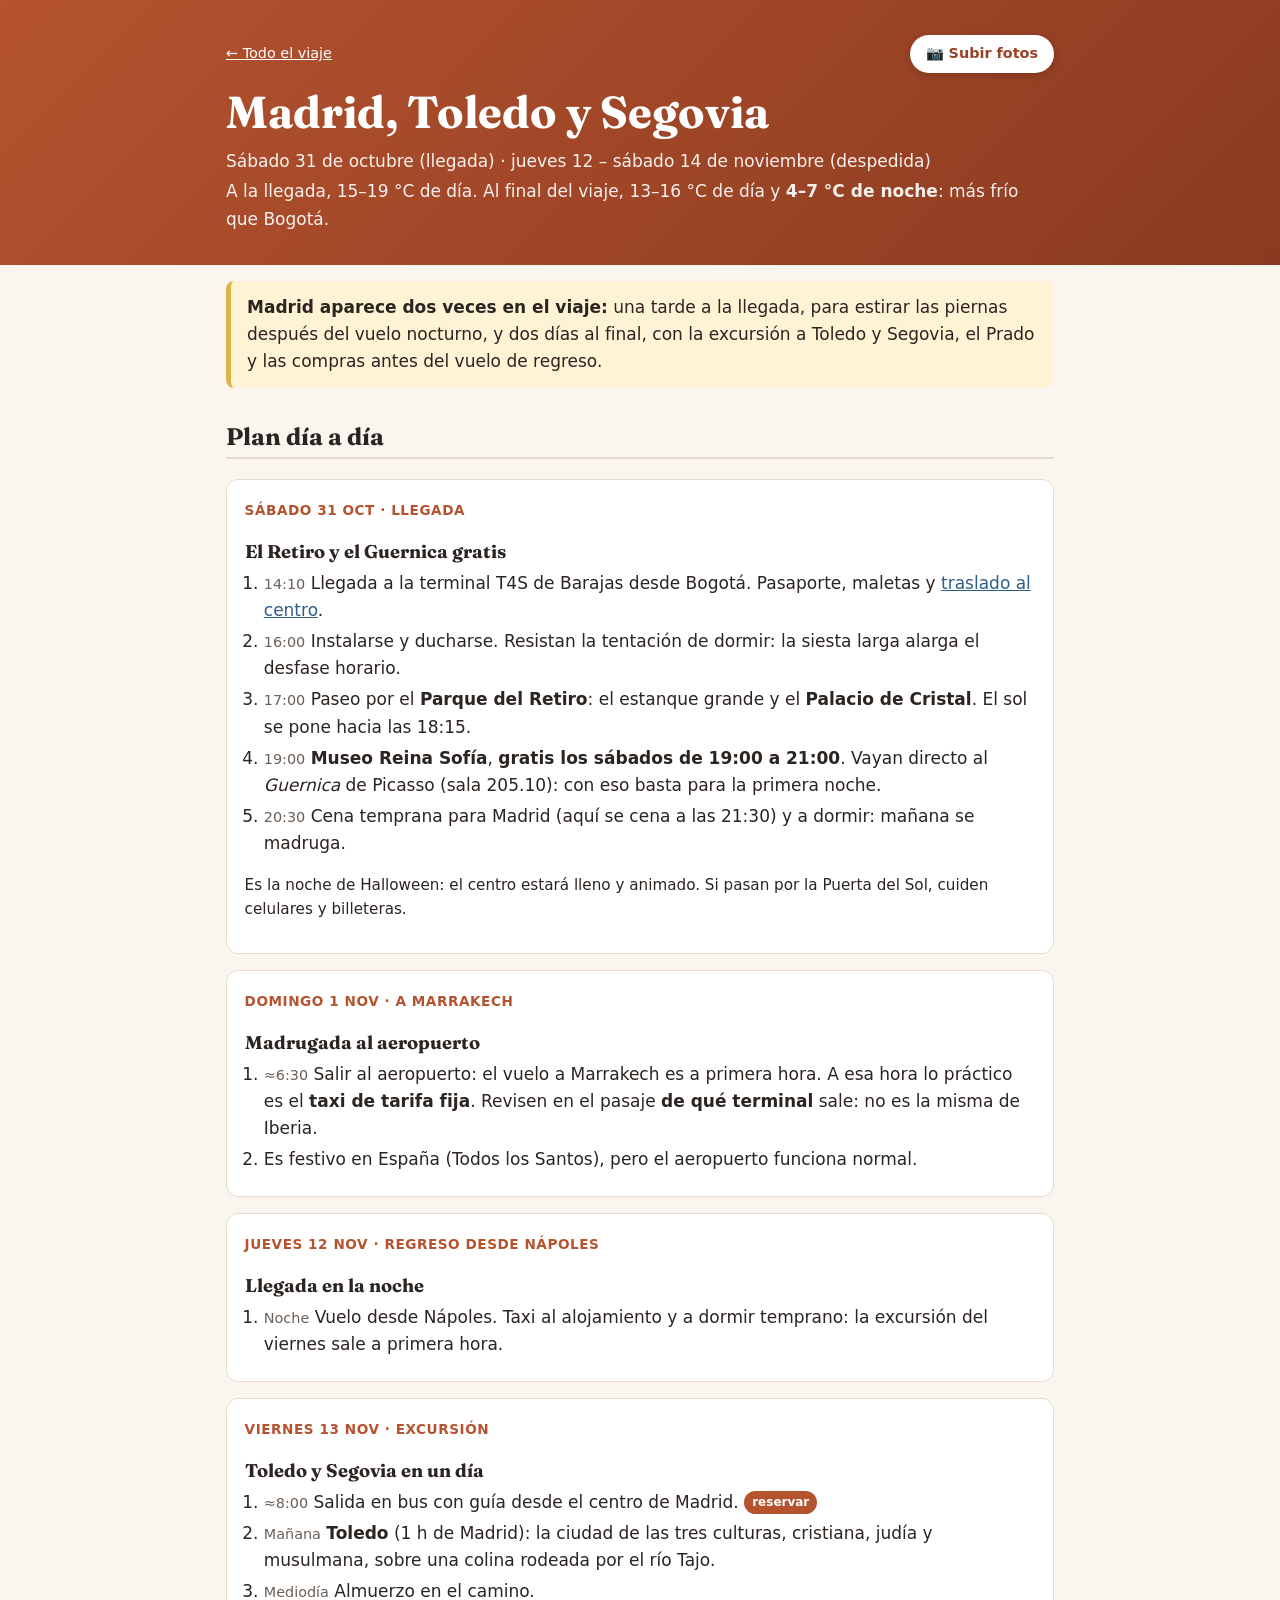
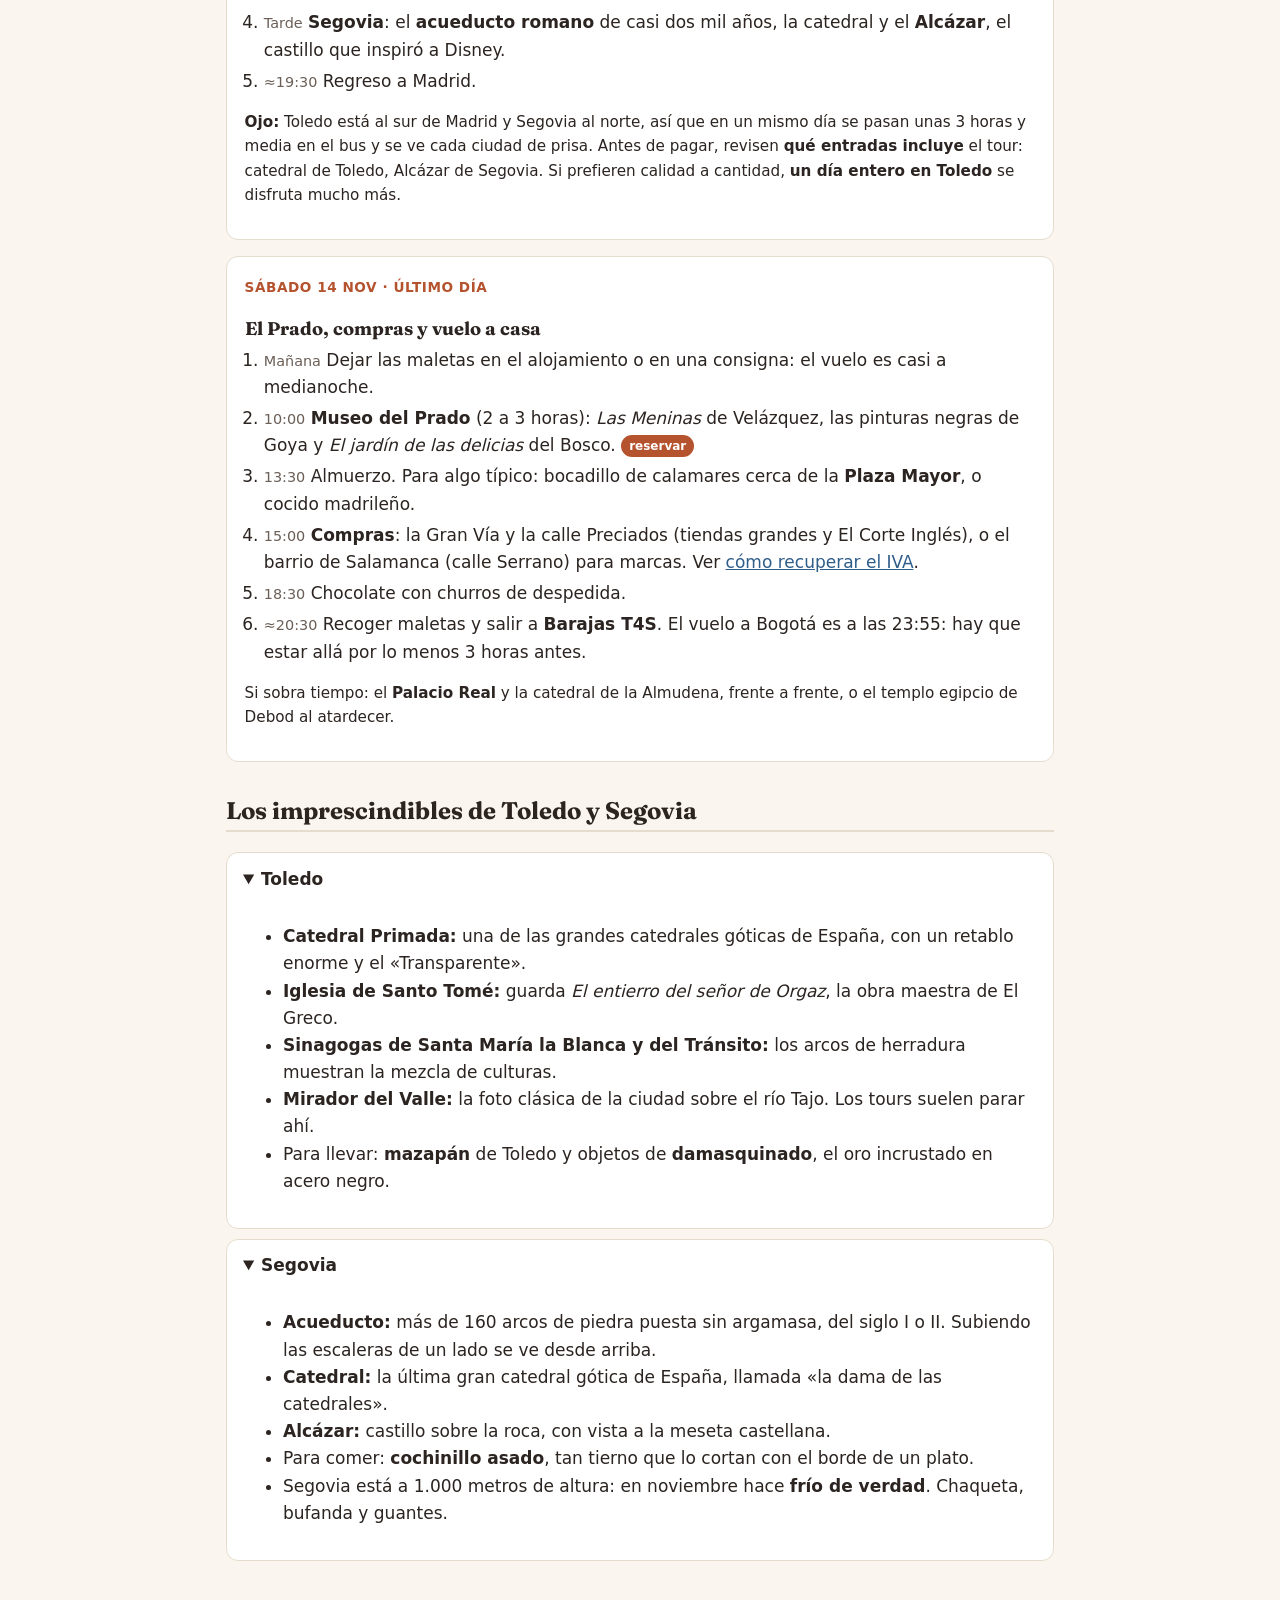
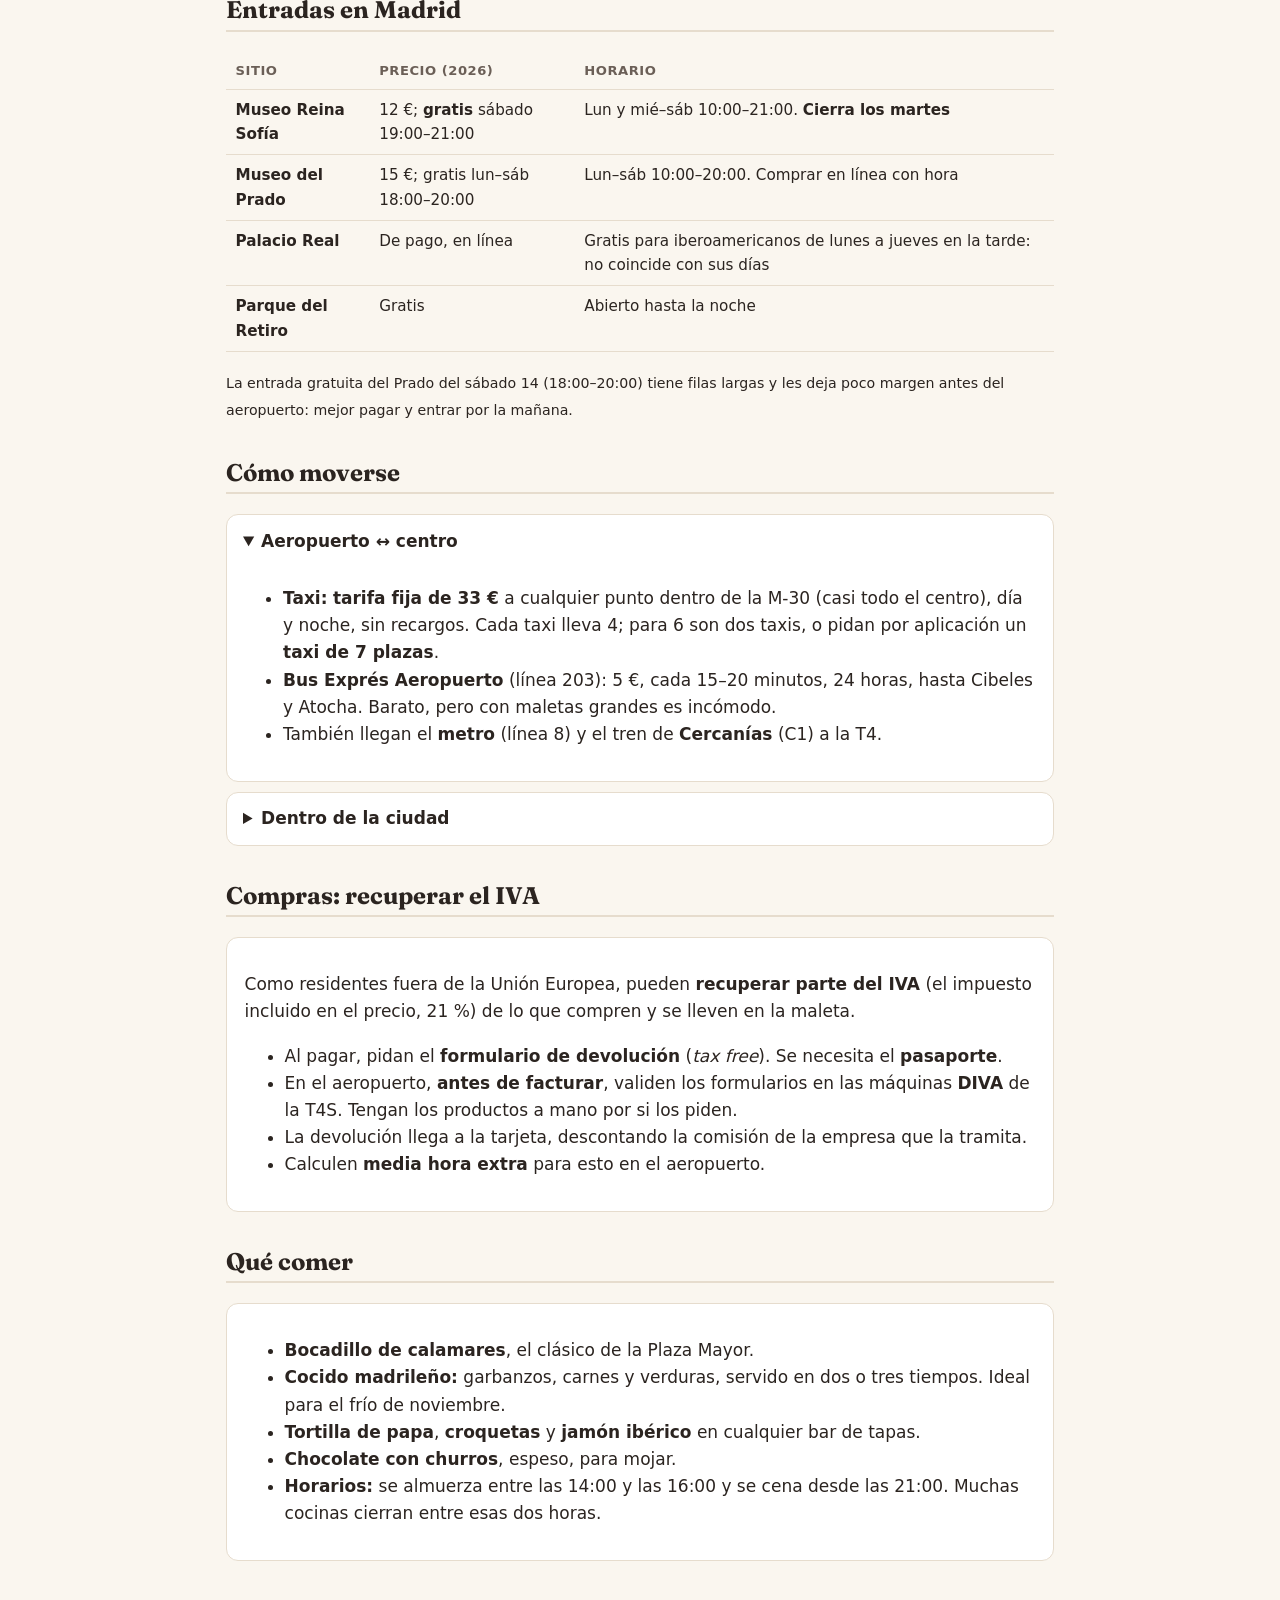
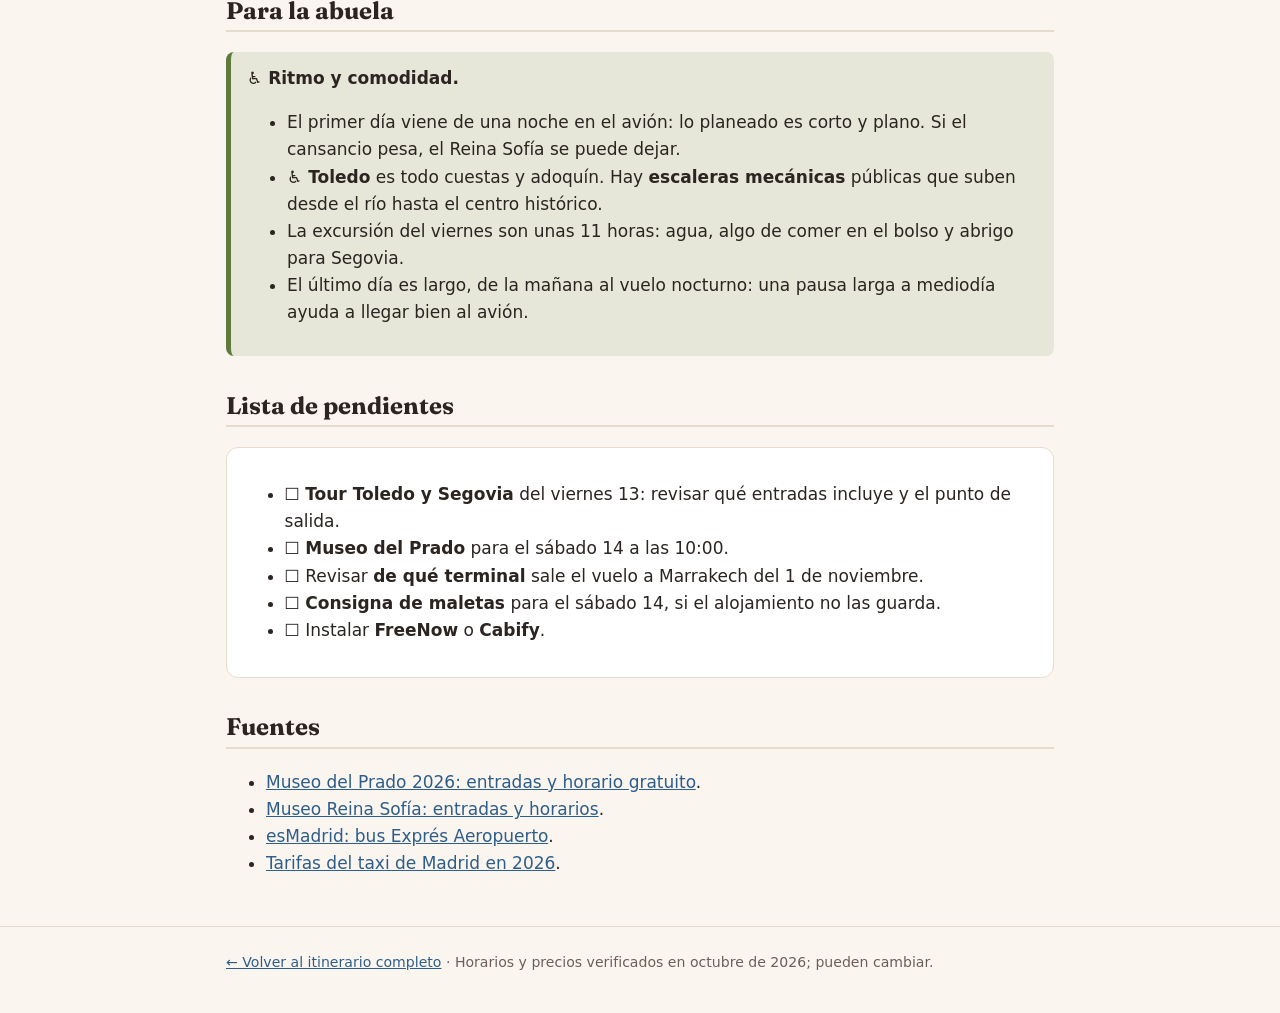
==== madrid.html @ 89f21745 "Página de Madrid, Toledo y Segovia Co-Authored-By: Claude Opus 5.5 <noreply@anthropic.com>" ====
<!doctype html>
<html lang="es">
<head>
<meta charset="utf-8">
<meta name="viewport" content="width=device-width, initial-scale=1">
<title>Madrid, Toledo y Segovia</title>
<meta name="description" content="Plan día a día, entradas y consejos para Madrid y la excursión a Toledo y Segovia: 31 de octubre y 12–14 de noviembre de 2026.">
<link rel="preconnect" href="https://fonts.googleapis.com">
<link href="https://fonts.googleapis.com/css2?family=Fraunces:wght@600;700&display=swap" rel="stylesheet">
<link rel="stylesheet" href="estilo.css?v=2">
</head>
<body>
<header class="portada">
  <div>
    <div class="barra">
      <nav class="migas"><a href="index.html">← Todo el viaje</a></nav>
      <a class="boton-fotos" href="https://forms.gle/GzRavsi9V3fUDGUA8" target="_blank" rel="noopener">📷 Subir fotos</a>
    </div>
    <h1>Madrid, Toledo y Segovia</h1>
    <p>Sábado 31 de octubre (llegada) · jueves 12 – sábado 14 de noviembre (despedida)</p>
    <p>A la llegada, 15–19 °C de día. Al final del viaje, 13–16 °C de día y <strong>4–7 °C de noche</strong>: más frío que Bogotá.</p>
  </div>
</header>

<main>
  <div class="aviso">
    <strong>Madrid aparece dos veces en el viaje:</strong> una tarde a la llegada, para estirar las piernas después del vuelo nocturno,
    y dos días al final, con la excursión a Toledo y Segovia, el Prado y las compras antes del vuelo de regreso.
  </div>

  <h2>Plan día a día</h2>

  <div class="tarjeta dia">
    <span class="fecha">Sábado 31 oct · llegada</span>
    <h3>El Retiro y el Guernica gratis</h3>
    <ol>
      <li><span class="hora">14:10</span> Llegada a la terminal T4S de Barajas desde Bogotá. Pasaporte, maletas y <a href="#llegar">traslado al centro</a>.</li>
      <li><span class="hora">16:00</span> Instalarse y ducharse. Resistan la tentación de dormir: la siesta larga alarga el desfase horario.</li>
      <li><span class="hora">17:00</span> Paseo por el <strong>Parque del Retiro</strong>: el estanque grande y el <strong>Palacio de Cristal</strong>. El sol se pone hacia las 18:15.</li>
      <li><span class="hora">19:00</span> <strong>Museo Reina Sofía</strong>, <strong>gratis los sábados de 19:00 a 21:00</strong>. Vayan directo al <em>Guernica</em> de Picasso (sala 205.10): con eso basta para la primera noche.</li>
      <li><span class="hora">20:30</span> Cena temprana para Madrid (aquí se cena a las 21:30) y a dormir: mañana se madruga.</li>
    </ol>
    <p class="frase">Es la noche de Halloween: el centro estará lleno y animado. Si pasan por la Puerta del Sol, cuiden celulares y billeteras.</p>
  </div>

  <div class="tarjeta dia">
    <span class="fecha">Domingo 1 nov · a Marrakech</span>
    <h3>Madrugada al aeropuerto</h3>
    <ol>
      <li><span class="hora">≈6:30</span> Salir al aeropuerto: el vuelo a Marrakech es a primera hora. A esa hora lo práctico es el <strong>taxi de tarifa fija</strong>. Revisen en el pasaje <strong>de qué terminal</strong> sale: no es la misma de Iberia.</li>
      <li>Es festivo en España (Todos los Santos), pero el aeropuerto funciona normal.</li>
    </ol>
  </div>

  <div class="tarjeta dia">
    <span class="fecha">Jueves 12 nov · regreso desde Nápoles</span>
    <h3>Llegada en la noche</h3>
    <ol>
      <li><span class="hora">Noche</span> Vuelo desde Nápoles. Taxi al alojamiento y a dormir temprano: la excursión del viernes sale a primera hora.</li>
    </ol>
  </div>

  <div class="tarjeta dia">
    <span class="fecha">Viernes 13 nov · excursión</span>
    <h3>Toledo y Segovia en un día</h3>
    <ol>
      <li><span class="hora">≈8:00</span> Salida en bus con guía desde el centro de Madrid. <span class="etiqueta reservar">reservar</span></li>
      <li><span class="hora">Mañana</span> <strong>Toledo</strong> (1 h de Madrid): la ciudad de las tres culturas, cristiana, judía y musulmana, sobre una colina rodeada por el río Tajo.</li>
      <li><span class="hora">Mediodía</span> Almuerzo en el camino.</li>
      <li><span class="hora">Tarde</span> <strong>Segovia</strong>: el <strong>acueducto romano</strong> de casi dos mil años, la catedral y el <strong>Alcázar</strong>, el castillo que inspiró a Disney.</li>
      <li><span class="hora">≈19:30</span> Regreso a Madrid.</li>
    </ol>
    <p class="frase"><strong>Ojo:</strong> Toledo está al sur de Madrid y Segovia al norte, así que en un mismo día se pasan unas 3 horas y media en el bus y se ve cada ciudad de prisa. Antes de pagar, revisen <strong>qué entradas incluye</strong> el tour: catedral de Toledo, Alcázar de Segovia. Si prefieren calidad a cantidad, <strong>un día entero en Toledo</strong> se disfruta mucho más.</p>
  </div>

  <div class="tarjeta dia">
    <span class="fecha">Sábado 14 nov · último día</span>
    <h3>El Prado, compras y vuelo a casa</h3>
    <ol>
      <li><span class="hora">Mañana</span> Dejar las maletas en el alojamiento o en una consigna: el vuelo es casi a medianoche.</li>
      <li><span class="hora">10:00</span> <strong>Museo del Prado</strong> (2 a 3 horas): <em>Las Meninas</em> de Velázquez, las pinturas negras de Goya y <em>El jardín de las delicias</em> del Bosco. <span class="etiqueta reservar">reservar</span></li>
      <li><span class="hora">13:30</span> Almuerzo. Para algo típico: bocadillo de calamares cerca de la <strong>Plaza Mayor</strong>, o cocido madrileño.</li>
      <li><span class="hora">15:00</span> <strong>Compras</strong>: la Gran Vía y la calle Preciados (tiendas grandes y El Corte Inglés), o el barrio de Salamanca (calle Serrano) para marcas. Ver <a href="#compras">cómo recuperar el IVA</a>.</li>
      <li><span class="hora">18:30</span> Chocolate con churros de despedida.</li>
      <li><span class="hora">≈20:30</span> Recoger maletas y salir a <strong>Barajas T4S</strong>. El vuelo a Bogotá es a las 23:55: hay que estar allá por lo menos 3 horas antes.</li>
    </ol>
    <p class="frase">Si sobra tiempo: el <strong>Palacio Real</strong> y la catedral de la Almudena, frente a frente, o el templo egipcio de Debod al atardecer.</p>
  </div>

  <h2>Los imprescindibles de Toledo y Segovia</h2>
  <details open>
    <summary>Toledo</summary>
    <div>
      <ul>
        <li><strong>Catedral Primada:</strong> una de las grandes catedrales góticas de España, con un retablo enorme y el «Transparente».</li>
        <li><strong>Iglesia de Santo Tomé:</strong> guarda <em>El entierro del señor de Orgaz</em>, la obra maestra de El Greco.</li>
        <li><strong>Sinagogas de Santa María la Blanca y del Tránsito:</strong> los arcos de herradura muestran la mezcla de culturas.</li>
        <li><strong>Mirador del Valle:</strong> la foto clásica de la ciudad sobre el río Tajo. Los tours suelen parar ahí.</li>
        <li>Para llevar: <strong>mazapán</strong> de Toledo y objetos de <strong>damasquinado</strong>, el oro incrustado en acero negro.</li>
      </ul>
    </div>
  </details>
  <details open>
    <summary>Segovia</summary>
    <div>
      <ul>
        <li><strong>Acueducto:</strong> más de 160 arcos de piedra puesta sin argamasa, del siglo I o II. Subiendo las escaleras de un lado se ve desde arriba.</li>
        <li><strong>Catedral:</strong> la última gran catedral gótica de España, llamada «la dama de las catedrales».</li>
        <li><strong>Alcázar:</strong> castillo sobre la roca, con vista a la meseta castellana.</li>
        <li>Para comer: <strong>cochinillo asado</strong>, tan tierno que lo cortan con el borde de un plato.</li>
        <li>Segovia está a 1.000 metros de altura: en noviembre hace <strong>frío de verdad</strong>. Chaqueta, bufanda y guantes.</li>
      </ul>
    </div>
  </details>

  <h2>Entradas en Madrid</h2>
  <div class="tabla">
  <table>
    <thead><tr><th>Sitio</th><th>Precio (2026)</th><th>Horario</th></tr></thead>
    <tbody>
      <tr><td><strong>Museo Reina Sofía</strong></td><td>12 €; <strong>gratis</strong> sábado 19:00–21:00</td><td>Lun y mié–sáb 10:00–21:00. <strong>Cierra los martes</strong></td></tr>
      <tr><td><strong>Museo del Prado</strong></td><td>15 €; gratis lun–sáb 18:00–20:00</td><td>Lun–sáb 10:00–20:00. Comprar en línea con hora</td></tr>
      <tr><td><strong>Palacio Real</strong></td><td>De pago, en línea</td><td>Gratis para iberoamericanos de lunes a jueves en la tarde: no coincide con sus días</td></tr>
      <tr><td><strong>Parque del Retiro</strong></td><td>Gratis</td><td>Abierto hasta la noche</td></tr>
    </tbody>
  </table>
  </div>
  <p><small>La entrada gratuita del Prado del sábado 14 (18:00–20:00) tiene filas largas y les deja poco margen antes del aeropuerto: mejor pagar y entrar por la mañana.</small></p>

  <h2 id="llegar">Cómo moverse</h2>
  <details open>
    <summary>Aeropuerto ↔ centro</summary>
    <div>
      <ul>
        <li><strong>Taxi:</strong> <strong>tarifa fija de 33 €</strong> a cualquier punto dentro de la M-30 (casi todo el centro), día y noche, sin recargos. Cada taxi lleva 4; para 6 son dos taxis, o pidan por aplicación un <strong>taxi de 7 plazas</strong>.</li>
        <li><strong>Bus Exprés Aeropuerto</strong> (línea 203): 5 €, cada 15–20 minutos, 24 horas, hasta Cibeles y Atocha. Barato, pero con maletas grandes es incómodo.</li>
        <li>También llegan el <strong>metro</strong> (línea 8) y el tren de <strong>Cercanías</strong> (C1) a la T4.</li>
      </ul>
    </div>
  </details>
  <details>
    <summary>Dentro de la ciudad</summary>
    <div>
      <ul>
        <li>El centro (Sol, Plaza Mayor, Prado, Retiro) se camina bien.</li>
        <li>El <strong>metro</strong> es fácil y llega a todas partes. Para varios viajes, la tarjeta de transporte recargable.</li>
        <li>Taxis con las aplicaciones <strong>FreeNow</strong>, <strong>Cabify</strong> o <strong>Uber</strong>, o parándolos en la calle (luz verde = libre).</li>
      </ul>
    </div>
  </details>

  <h2 id="compras">Compras: recuperar el IVA</h2>
  <div class="tarjeta">
    <p>Como residentes fuera de la Unión Europea, pueden <strong>recuperar parte del IVA</strong> (el impuesto incluido en el precio, 21 %) de lo que compren y se lleven en la maleta.</p>
    <ul>
      <li>Al pagar, pidan el <strong>formulario de devolución</strong> (<em>tax free</em>). Se necesita el <strong>pasaporte</strong>.</li>
      <li>En el aeropuerto, <strong>antes de facturar</strong>, validen los formularios en las máquinas <strong>DIVA</strong> de la T4S. Tengan los productos a mano por si los piden.</li>
      <li>La devolución llega a la tarjeta, descontando la comisión de la empresa que la tramita.</li>
      <li>Calculen <strong>media hora extra</strong> para esto en el aeropuerto.</li>
    </ul>
  </div>

  <h2>Qué comer</h2>
  <div class="tarjeta">
    <ul>
      <li><strong>Bocadillo de calamares</strong>, el clásico de la Plaza Mayor.</li>
      <li><strong>Cocido madrileño:</strong> garbanzos, carnes y verduras, servido en dos o tres tiempos. Ideal para el frío de noviembre.</li>
      <li><strong>Tortilla de papa</strong>, <strong>croquetas</strong> y <strong>jamón ibérico</strong> en cualquier bar de tapas.</li>
      <li><strong>Chocolate con churros</strong>, espeso, para mojar.</li>
      <li><strong>Horarios:</strong> se almuerza entre las 14:00 y las 16:00 y se cena desde las 21:00. Muchas cocinas cierran entre esas dos horas.</li>
    </ul>
  </div>

  <h2>Para la abuela</h2>
  <div class="aviso abuela">
    <strong>Ritmo y comodidad.</strong>
    <ul>
      <li>El primer día viene de una noche en el avión: lo planeado es corto y plano. Si el cansancio pesa, el Reina Sofía se puede dejar.</li>
      <li><strong>Toledo</strong> es todo cuestas y adoquín. Hay <strong>escaleras mecánicas</strong> públicas que suben desde el río hasta el centro histórico.</li>
      <li>La excursión del viernes son unas 11 horas: agua, algo de comer en el bolso y abrigo para Segovia.</li>
      <li>El último día es largo, de la mañana al vuelo nocturno: una pausa larga a mediodía ayuda a llegar bien al avión.</li>
    </ul>
  </div>

  <h2>Lista de pendientes</h2>
  <div class="tarjeta">
    <ul>
      <li>☐ <strong>Tour Toledo y Segovia</strong> del viernes 13: revisar qué entradas incluye y el punto de salida.</li>
      <li>☐ <strong>Museo del Prado</strong> para el sábado 14 a las 10:00.</li>
      <li>☐ Revisar <strong>de qué terminal</strong> sale el vuelo a Marrakech del 1 de noviembre.</li>
      <li>☐ <strong>Consigna de maletas</strong> para el sábado 14, si el alojamiento no las guarda.</li>
      <li>☐ Instalar <strong>FreeNow</strong> o <strong>Cabify</strong>.</li>
    </ul>
  </div>

  <h2>Fuentes</h2>
  <ul>
    <li><a href="https://lamaletainquieta.com/?p=4753">Museo del Prado 2026: entradas y horario gratuito</a>.</li>
    <li><a href="https://thebettervacation.com/es/Madrid/entradas-museo-reina-sofia/">Museo Reina Sofía: entradas y horarios</a>.</li>
    <li><a href="https://www.esmadrid.com/bus-expres-aeropuerto-madrid">esMadrid: bus Exprés Aeropuerto</a>.</li>
    <li><a href="https://www.ultimahora.es/noticias/comunidades/2025/12/07/2526987/tarifas-taxi-ciudad-madrid-suben-partir-del-enero-2026.html">Tarifas del taxi de Madrid en 2026</a>.</li>
  </ul>
</main>

<footer>
  <div>
    <a href="index.html">← Volver al itinerario completo</a> · Horarios y precios verificados en octubre de 2026; pueden cambiar.
  </div>
</footer>
</body>
</html>
---- estilo.css ----
:root {
  --fondo: #faf6ef;
  --tarjeta: #ffffff;
  --tinta: #2b2420;
  --suave: #6b5f57;
  --linea: #e6dccd;
  --terracota: #b5532f;
  --oliva: #5f7a3a;
  --azul: #2f5d8a;
  --aviso: #fff3d6;
  --aviso-borde: #e0b34a;
  --radio: 12px;
}
@media (prefers-color-scheme: dark) {
  :root {
    --fondo: #1c1916;
    --tarjeta: #262220;
    --tinta: #efe8df;
    --suave: #b3a79c;
    --linea: #3d3632;
    --terracota: #e0805c;
    --oliva: #a3c27a;
    --azul: #8bb6e0;
    --aviso: #3a3020;
    --aviso-borde: #a8842f;
  }
}
* { box-sizing: border-box; }
html { -webkit-text-size-adjust: 100%; }
body {
  margin: 0;
  background: var(--fondo);
  color: var(--tinta);
  font: 17px/1.6 system-ui, -apple-system, "Segoe UI", Roboto, sans-serif;
}
h1, h2, h3 { font-family: "Fraunces", Georgia, serif; line-height: 1.2; }
h1 { font-size: clamp(1.9rem, 6vw, 2.8rem); margin: .2em 0; }
h2 { font-size: 1.5rem; margin-top: 2.2rem; border-bottom: 2px solid var(--linea); padding-bottom: .3rem; }
h3 { font-size: 1.15rem; margin-bottom: .3rem; }
a { color: var(--azul); }
main, header.portada > div, footer > div { max-width: 860px; margin: 0 auto; padding: 0 16px; }
header.portada {
  background: linear-gradient(135deg, var(--terracota), #8a3a20);
  color: #fff;
  padding: 2.2rem 0 1.8rem;
}
header.portada a { color: #fff; }
header.portada p { margin: .2rem 0; opacity: .92; }
nav.migas { font-size: .9rem; margin-bottom: .6rem; }
nav.ciudades { display: flex; flex-wrap: wrap; gap: .5rem; margin: 1rem 0; }
nav.ciudades a {
  background: var(--tarjeta); border: 1px solid var(--linea); border-radius: 999px;
  padding: .35rem .9rem; text-decoration: none; font-weight: 600;
}
nav.ciudades a.pendiente { color: var(--suave); font-weight: 400; }
.tarjeta {
  background: var(--tarjeta); border: 1px solid var(--linea); border-radius: var(--radio);
  padding: 1rem 1.1rem; margin: 1rem 0;
}
.aviso {
  background: var(--aviso); border-left: 5px solid var(--aviso-borde);
  border-radius: 8px; padding: .8rem 1rem; margin: 1rem 0;
}
.abuela { border-left-color: var(--oliva); background: color-mix(in srgb, var(--oliva) 12%, var(--fondo)); }
.abuela strong:first-child::before { content: "♿ "; }
.dia { position: relative; }
.dia .fecha {
  display: inline-block; font-weight: 700; color: var(--terracota);
  font-size: .85rem; letter-spacing: .04em; text-transform: uppercase;
}
.dia ol, .dia ul { padding-left: 1.2rem; margin: .4rem 0; }
.dia li { margin: .25rem 0; }
.hora { font-variant-numeric: tabular-nums; color: var(--suave); font-size: .9rem; }
.tabla { overflow-x: auto; }
table { border-collapse: collapse; width: 100%; font-size: .95rem; }
th, td { text-align: left; padding: .5rem .6rem; border-bottom: 1px solid var(--linea); vertical-align: top; }
th { font-size: .82rem; text-transform: uppercase; letter-spacing: .04em; color: var(--suave); }
details { background: var(--tarjeta); border: 1px solid var(--linea); border-radius: var(--radio); margin: .6rem 0; }
details summary { cursor: pointer; padding: .8rem 1rem; font-weight: 600; }
details > div { padding: 0 1rem 1rem; }
.boton {
  display: inline-block; background: var(--terracota); color: #fff !important;
  padding: .75rem 1.3rem; border-radius: 999px; text-decoration: none; font-weight: 700;
}
.boton.secundario { background: var(--oliva); }
.etiqueta {
  display: inline-block; font-size: .75rem; font-weight: 700; padding: .1rem .5rem;
  border-radius: 999px; background: var(--linea); color: var(--tinta); vertical-align: middle;
}
.etiqueta.reservar { background: var(--terracota); color: #fff; }
.frase { font-size: .95rem; }
.frase td:first-child { font-weight: 600; }
footer { margin-top: 3rem; padding: 1.5rem 0 2.5rem; border-top: 1px solid var(--linea); color: var(--suave); font-size: .88rem; }
@media print {
  header.portada { background: none; color: var(--tinta); }
  details { break-inside: avoid; }
  details:not([open]) > div { display: block; }
  nav.ciudades, .boton { display: none; }
}

header.portada .barra {
  display: flex; justify-content: space-between; align-items: center;
  gap: .75rem; margin-bottom: .8rem;
}
header.portada .barra.solo { justify-content: flex-end; }
header.portada .barra .migas { margin: 0; }
header.portada a.boton-fotos {
  background: #fff; color: #9a4325; text-decoration: none; font-weight: 700;
  font-size: .9rem; padding: .45rem 1rem; border-radius: 999px; white-space: nowrap;
  box-shadow: 0 2px 8px rgba(0,0,0,.18);
}
header.portada a.boton-fotos:hover, header.portada a.boton-fotos:focus-visible { background: #fdebe2; }
@media print { header.portada a.boton-fotos { display: none; } }
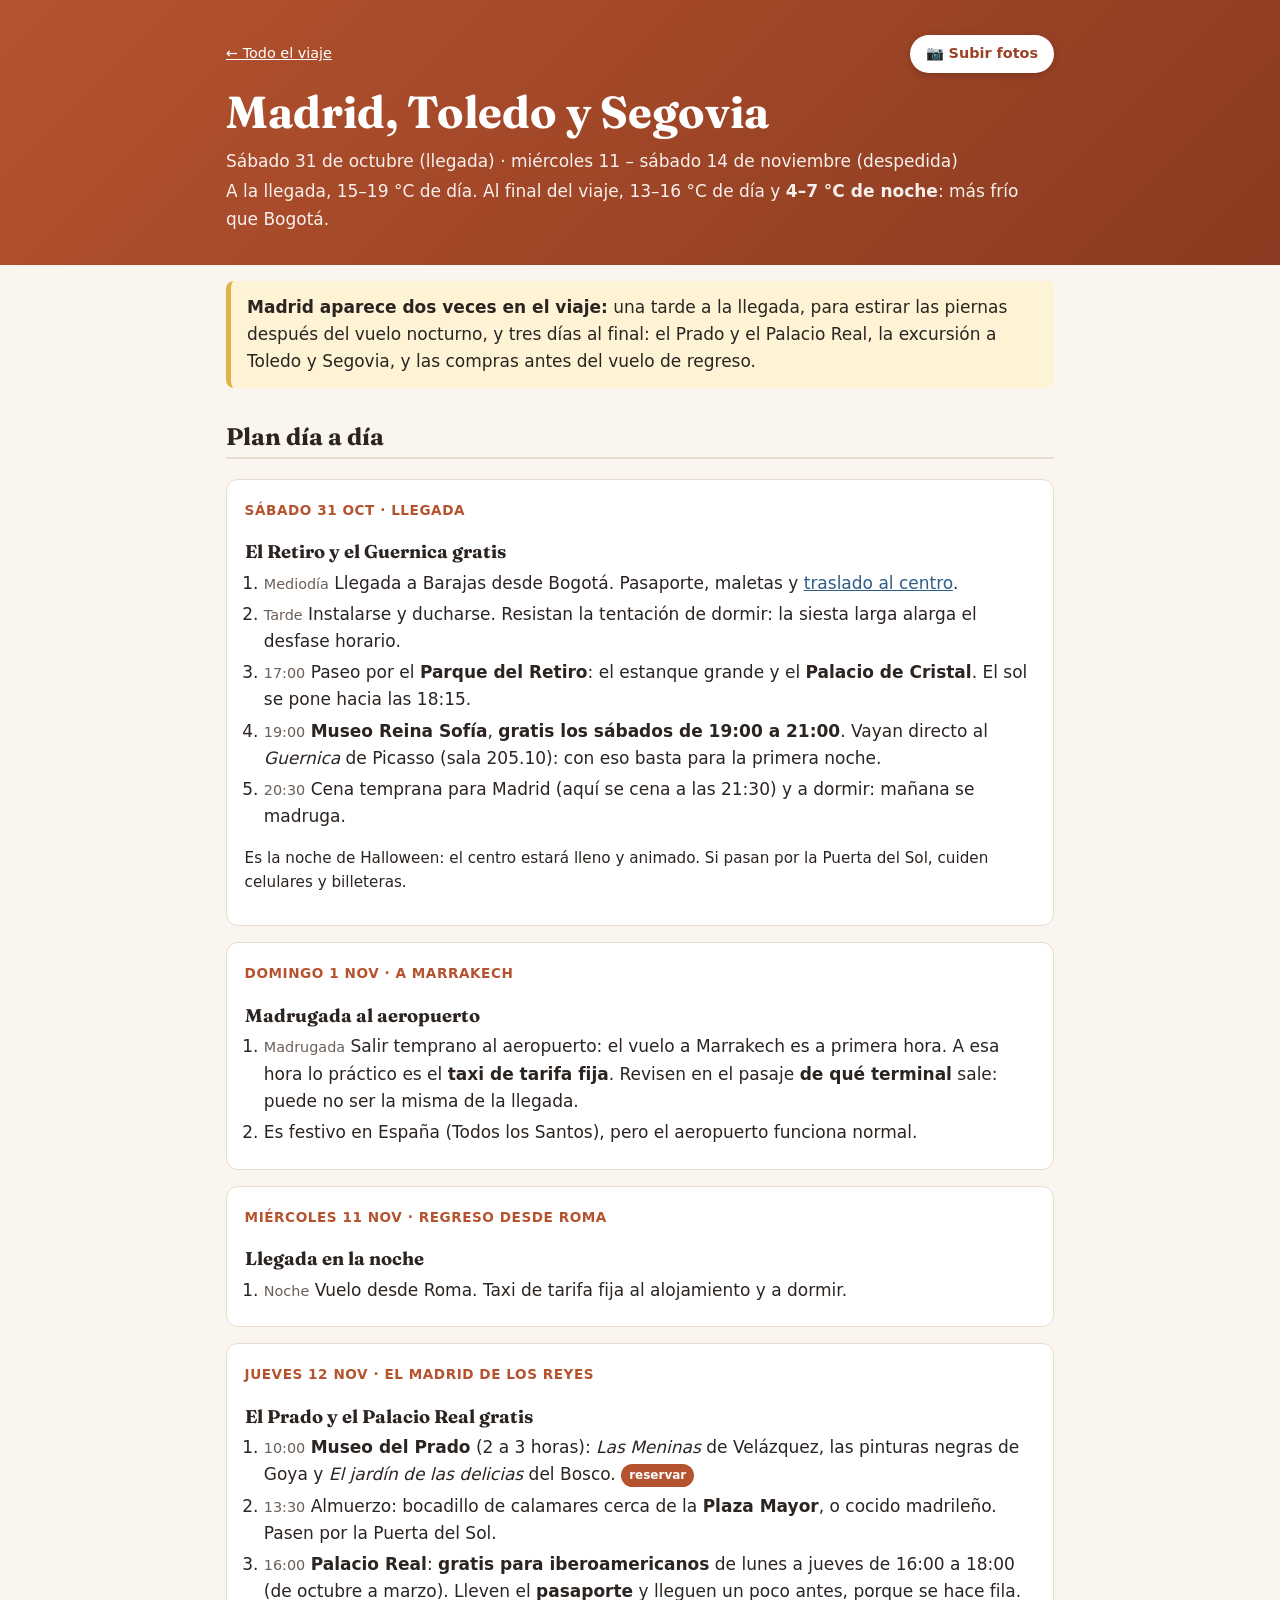
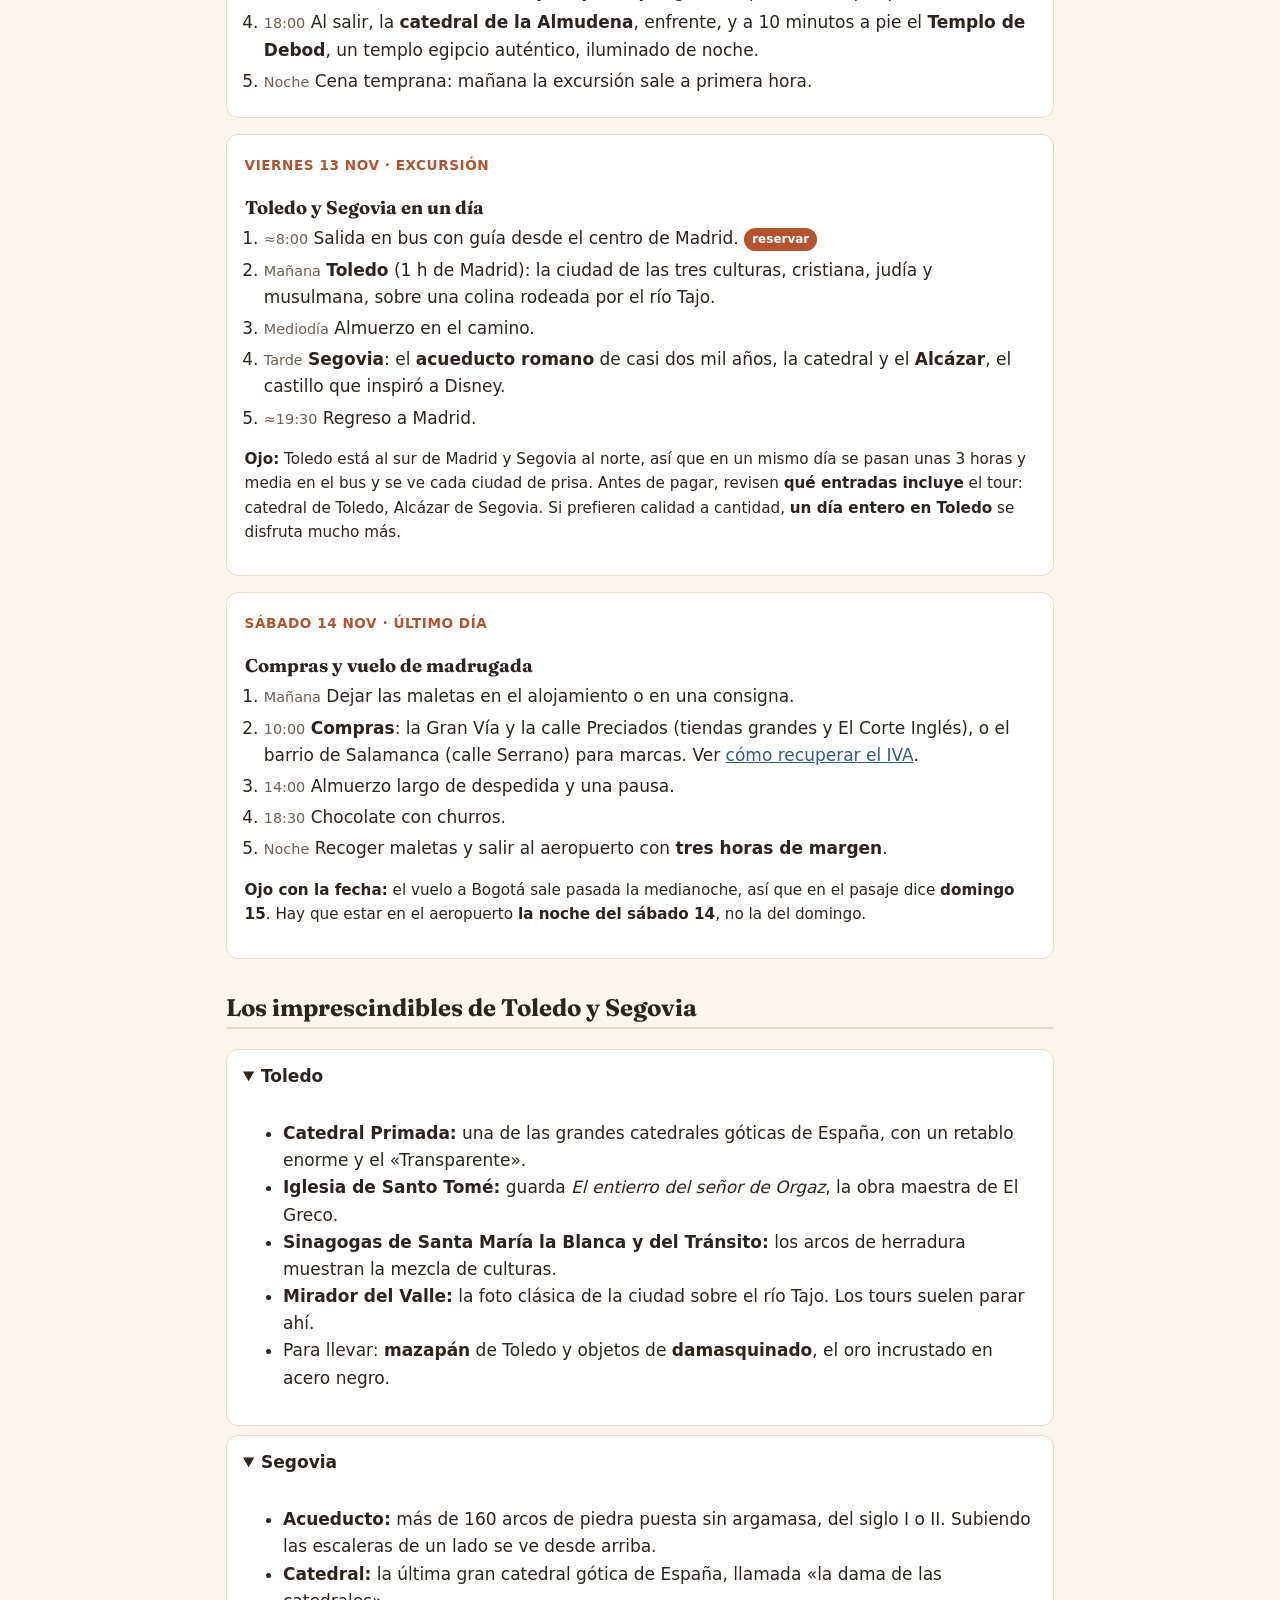
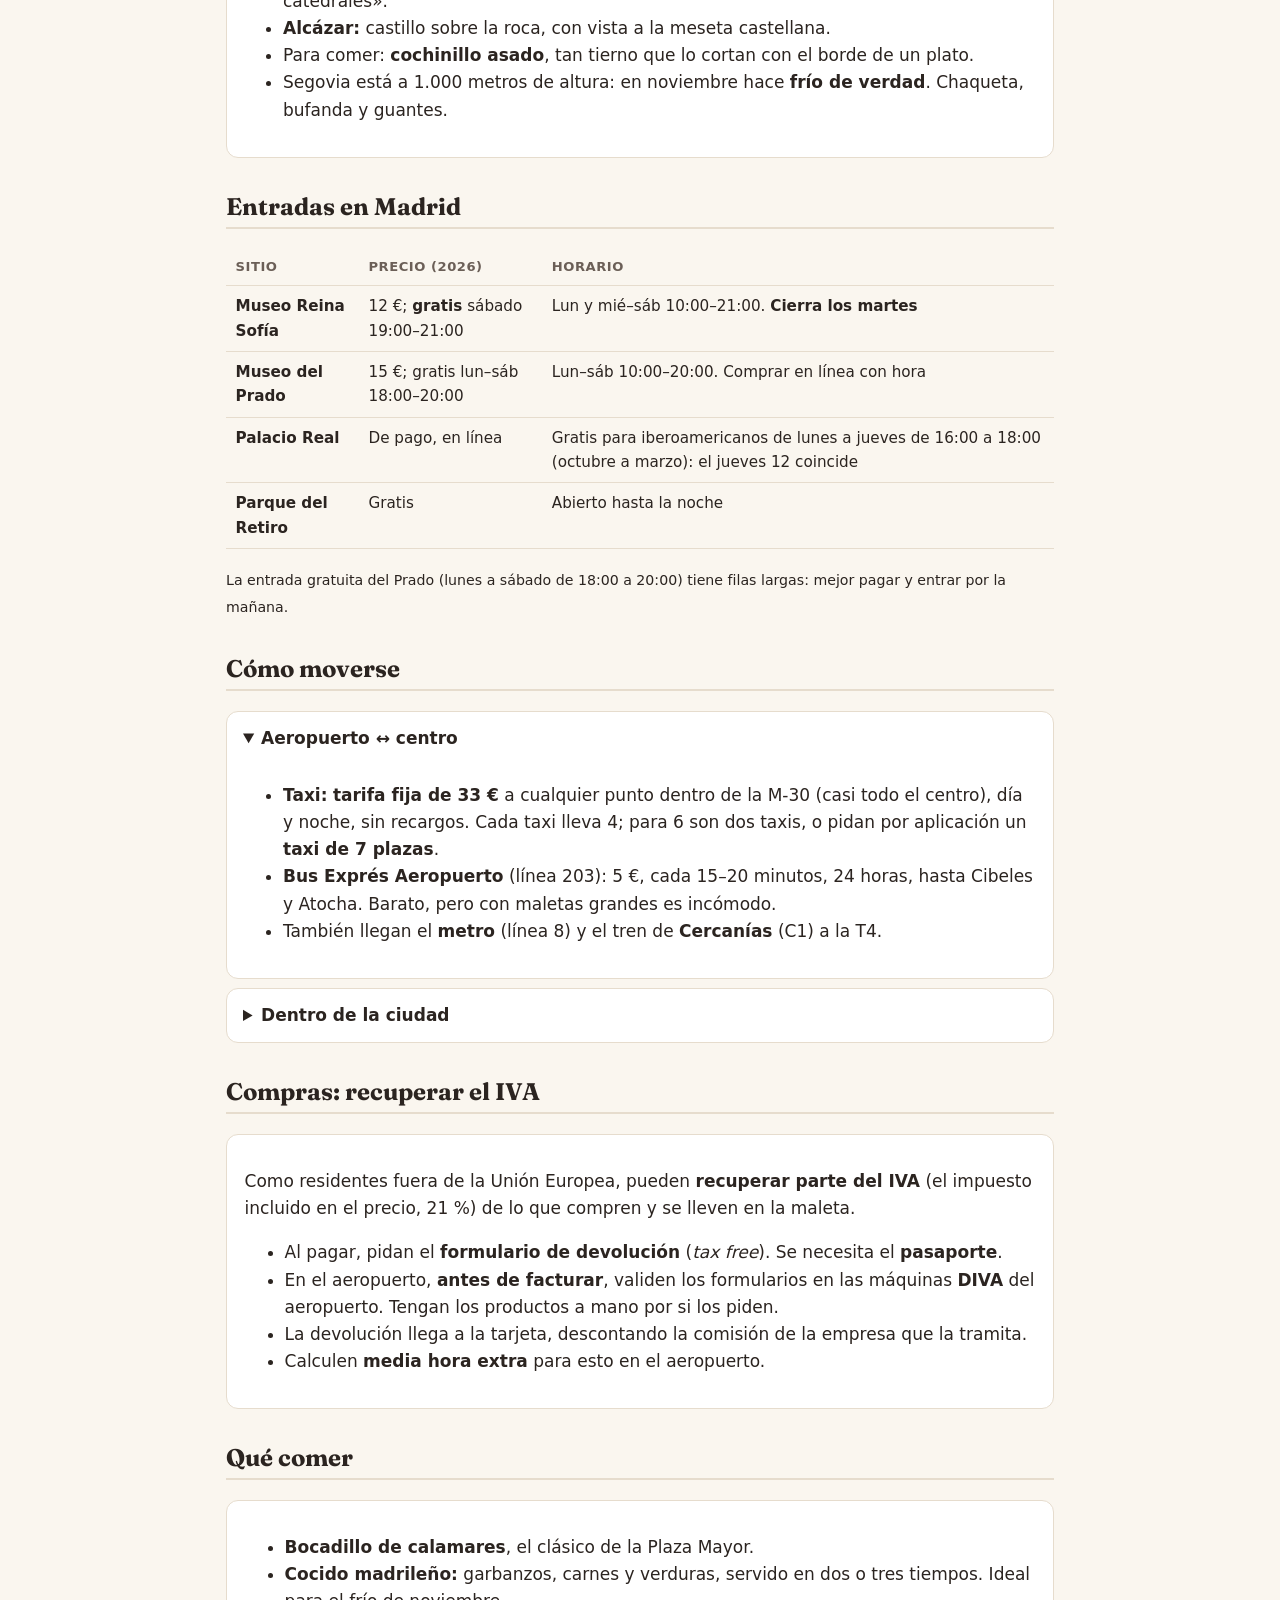
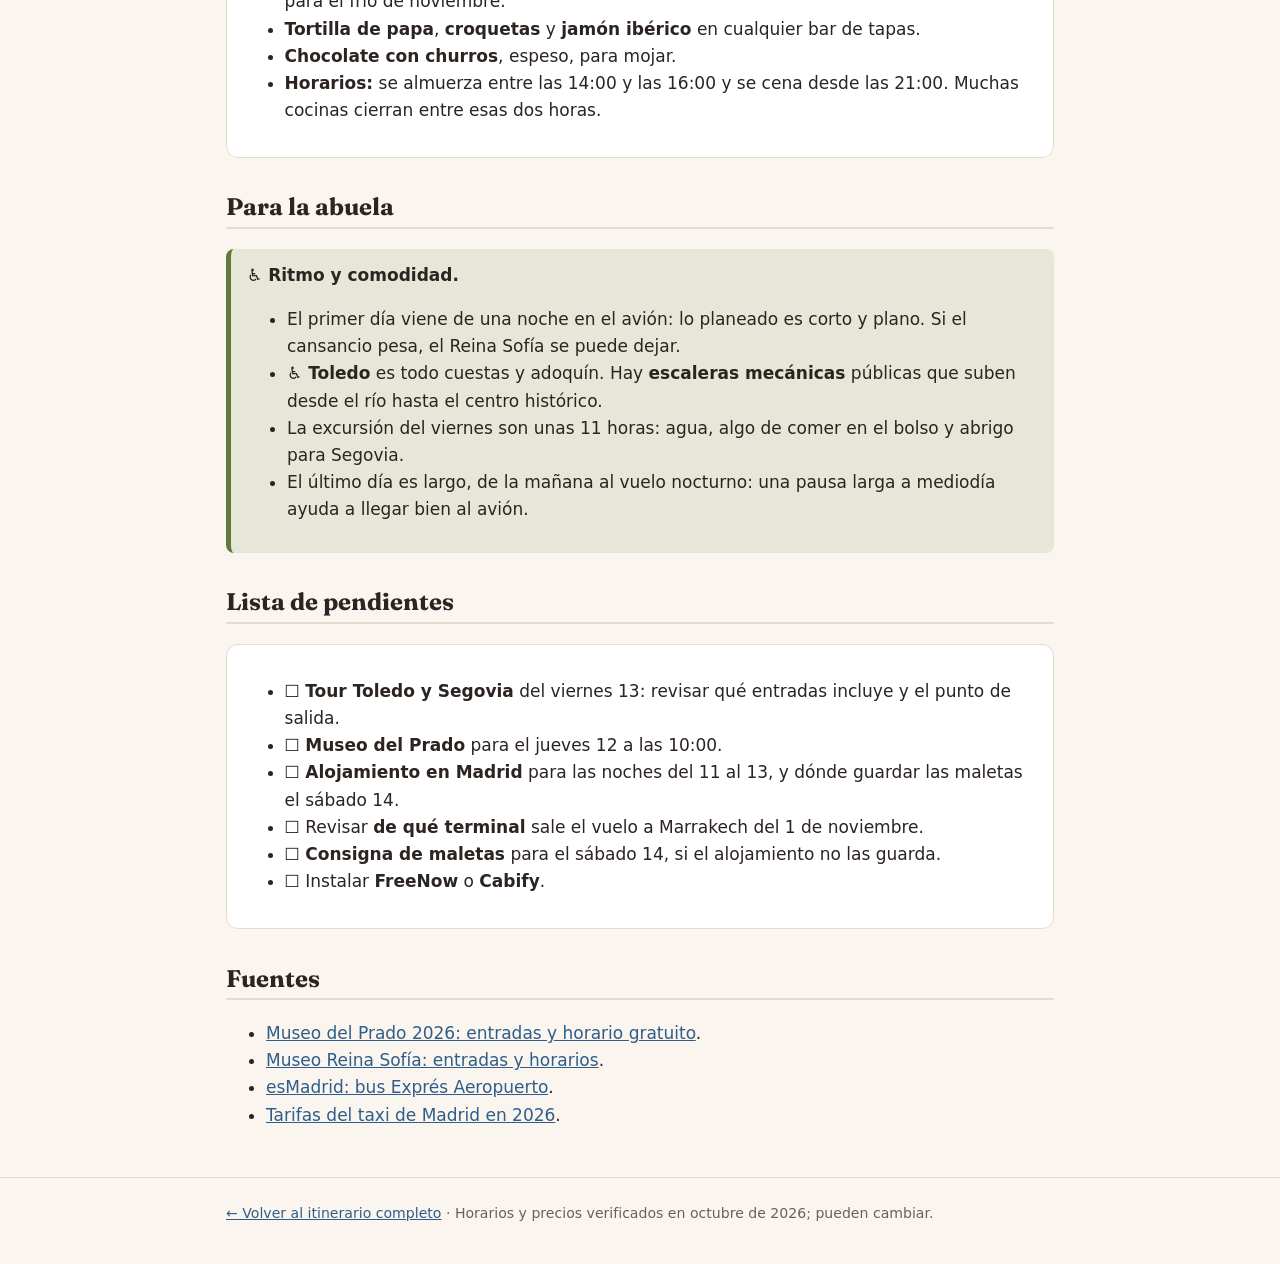
==== commit acd90f52: "Ajustar fechas al itinerario real; Roma: Coliseo, Largo Argentina y joyas escondidas Co-Authored-By:" ====
--- a/madrid.html
+++ b/madrid.html
@@ -17,7 +17,7 @@
       <a class="boton-fotos" href="https://forms.gle/GzRavsi9V3fUDGUA8" target="_blank" rel="noopener">📷 Subir fotos</a>
     </div>
     <h1>Madrid, Toledo y Segovia</h1>
-    <p>Sábado 31 de octubre (llegada) · jueves 12 – sábado 14 de noviembre (despedida)</p>
+    <p>Sábado 31 de octubre (llegada) · miércoles 11 – sábado 14 de noviembre (despedida)</p>
     <p>A la llegada, 15–19 °C de día. Al final del viaje, 13–16 °C de día y <strong>4–7 °C de noche</strong>: más frío que Bogotá.</p>
   </div>
 </header>
@@ -25,7 +25,7 @@
 <main>
   <div class="aviso">
     <strong>Madrid aparece dos veces en el viaje:</strong> una tarde a la llegada, para estirar las piernas después del vuelo nocturno,
-    y dos días al final, con la excursión a Toledo y Segovia, el Prado y las compras antes del vuelo de regreso.
+    y tres días al final: el Prado y el Palacio Real, la excursión a Toledo y Segovia, y las compras antes del vuelo de regreso.
   </div>
 
   <h2>Plan día a día</h2>
@@ -34,8 +34,8 @@
     <span class="fecha">Sábado 31 oct · llegada</span>
     <h3>El Retiro y el Guernica gratis</h3>
     <ol>
-      <li><span class="hora">14:10</span> Llegada a la terminal T4S de Barajas desde Bogotá. Pasaporte, maletas y <a href="#llegar">traslado al centro</a>.</li>
-      <li><span class="hora">16:00</span> Instalarse y ducharse. Resistan la tentación de dormir: la siesta larga alarga el desfase horario.</li>
+      <li><span class="hora">Mediodía</span> Llegada a Barajas desde Bogotá. Pasaporte, maletas y <a href="#llegar">traslado al centro</a>.</li>
+      <li><span class="hora">Tarde</span> Instalarse y ducharse. Resistan la tentación de dormir: la siesta larga alarga el desfase horario.</li>
       <li><span class="hora">17:00</span> Paseo por el <strong>Parque del Retiro</strong>: el estanque grande y el <strong>Palacio de Cristal</strong>. El sol se pone hacia las 18:15.</li>
       <li><span class="hora">19:00</span> <strong>Museo Reina Sofía</strong>, <strong>gratis los sábados de 19:00 a 21:00</strong>. Vayan directo al <em>Guernica</em> de Picasso (sala 205.10): con eso basta para la primera noche.</li>
       <li><span class="hora">20:30</span> Cena temprana para Madrid (aquí se cena a las 21:30) y a dormir: mañana se madruga.</li>
@@ -47,16 +47,28 @@
     <span class="fecha">Domingo 1 nov · a Marrakech</span>
     <h3>Madrugada al aeropuerto</h3>
     <ol>
-      <li><span class="hora">≈6:30</span> Salir al aeropuerto: el vuelo a Marrakech es a primera hora. A esa hora lo práctico es el <strong>taxi de tarifa fija</strong>. Revisen en el pasaje <strong>de qué terminal</strong> sale: no es la misma de Iberia.</li>
+      <li><span class="hora">Madrugada</span> Salir temprano al aeropuerto: el vuelo a Marrakech es a primera hora. A esa hora lo práctico es el <strong>taxi de tarifa fija</strong>. Revisen en el pasaje <strong>de qué terminal</strong> sale: puede no ser la misma de la llegada.</li>
       <li>Es festivo en España (Todos los Santos), pero el aeropuerto funciona normal.</li>
     </ol>
   </div>
 
   <div class="tarjeta dia">
-    <span class="fecha">Jueves 12 nov · regreso desde Nápoles</span>
+    <span class="fecha">Miércoles 11 nov · regreso desde Roma</span>
     <h3>Llegada en la noche</h3>
     <ol>
-      <li><span class="hora">Noche</span> Vuelo desde Nápoles. Taxi al alojamiento y a dormir temprano: la excursión del viernes sale a primera hora.</li>
+      <li><span class="hora">Noche</span> Vuelo desde Roma. Taxi de tarifa fija al alojamiento y a dormir.</li>
+    </ol>
+  </div>
+
+  <div class="tarjeta dia">
+    <span class="fecha">Jueves 12 nov · el Madrid de los reyes</span>
+    <h3>El Prado y el Palacio Real gratis</h3>
+    <ol>
+      <li><span class="hora">10:00</span> <strong>Museo del Prado</strong> (2 a 3 horas): <em>Las Meninas</em> de Velázquez, las pinturas negras de Goya y <em>El jardín de las delicias</em> del Bosco. <span class="etiqueta reservar">reservar</span></li>
+      <li><span class="hora">13:30</span> Almuerzo: bocadillo de calamares cerca de la <strong>Plaza Mayor</strong>, o cocido madrileño. Pasen por la Puerta del Sol.</li>
+      <li><span class="hora">16:00</span> <strong>Palacio Real</strong>: <strong>gratis para iberoamericanos</strong> de lunes a jueves de 16:00 a 18:00 (de octubre a marzo). Lleven el <strong>pasaporte</strong> y lleguen un poco antes, porque se hace fila.</li>
+      <li><span class="hora">18:00</span> Al salir, la <strong>catedral de la Almudena</strong>, enfrente, y a 10 minutos a pie el <strong>Templo de Debod</strong>, un templo egipcio auténtico, iluminado de noche.</li>
+      <li><span class="hora">Noche</span> Cena temprana: mañana la excursión sale a primera hora.</li>
     </ol>
   </div>
 
@@ -75,16 +87,15 @@
 
   <div class="tarjeta dia">
     <span class="fecha">Sábado 14 nov · último día</span>
-    <h3>El Prado, compras y vuelo a casa</h3>
-    <ol>
-      <li><span class="hora">Mañana</span> Dejar las maletas en el alojamiento o en una consigna: el vuelo es casi a medianoche.</li>
-      <li><span class="hora">10:00</span> <strong>Museo del Prado</strong> (2 a 3 horas): <em>Las Meninas</em> de Velázquez, las pinturas negras de Goya y <em>El jardín de las delicias</em> del Bosco. <span class="etiqueta reservar">reservar</span></li>
-      <li><span class="hora">13:30</span> Almuerzo. Para algo típico: bocadillo de calamares cerca de la <strong>Plaza Mayor</strong>, o cocido madrileño.</li>
-      <li><span class="hora">15:00</span> <strong>Compras</strong>: la Gran Vía y la calle Preciados (tiendas grandes y El Corte Inglés), o el barrio de Salamanca (calle Serrano) para marcas. Ver <a href="#compras">cómo recuperar el IVA</a>.</li>
-      <li><span class="hora">18:30</span> Chocolate con churros de despedida.</li>
-      <li><span class="hora">≈20:30</span> Recoger maletas y salir a <strong>Barajas T4S</strong>. El vuelo a Bogotá es a las 23:55: hay que estar allá por lo menos 3 horas antes.</li>
-    </ol>
-    <p class="frase">Si sobra tiempo: el <strong>Palacio Real</strong> y la catedral de la Almudena, frente a frente, o el templo egipcio de Debod al atardecer.</p>
+    <h3>Compras y vuelo de madrugada</h3>
+    <ol>
+      <li><span class="hora">Mañana</span> Dejar las maletas en el alojamiento o en una consigna.</li>
+      <li><span class="hora">10:00</span> <strong>Compras</strong>: la Gran Vía y la calle Preciados (tiendas grandes y El Corte Inglés), o el barrio de Salamanca (calle Serrano) para marcas. Ver <a href="#compras">cómo recuperar el IVA</a>.</li>
+      <li><span class="hora">14:00</span> Almuerzo largo de despedida y una pausa.</li>
+      <li><span class="hora">18:30</span> Chocolate con churros.</li>
+      <li><span class="hora">Noche</span> Recoger maletas y salir al aeropuerto con <strong>tres horas de margen</strong>.</li>
+    </ol>
+    <p class="frase"><strong>Ojo con la fecha:</strong> el vuelo a Bogotá sale pasada la medianoche, así que en el pasaje dice <strong>domingo 15</strong>. Hay que estar en el aeropuerto <strong>la noche del sábado 14</strong>, no la del domingo.</p>
   </div>
 
   <h2>Los imprescindibles de Toledo y Segovia</h2>
@@ -120,12 +131,12 @@
     <tbody>
       <tr><td><strong>Museo Reina Sofía</strong></td><td>12 €; <strong>gratis</strong> sábado 19:00–21:00</td><td>Lun y mié–sáb 10:00–21:00. <strong>Cierra los martes</strong></td></tr>
       <tr><td><strong>Museo del Prado</strong></td><td>15 €; gratis lun–sáb 18:00–20:00</td><td>Lun–sáb 10:00–20:00. Comprar en línea con hora</td></tr>
-      <tr><td><strong>Palacio Real</strong></td><td>De pago, en línea</td><td>Gratis para iberoamericanos de lunes a jueves en la tarde: no coincide con sus días</td></tr>
+      <tr><td><strong>Palacio Real</strong></td><td>De pago, en línea</td><td>Gratis para iberoamericanos de lunes a jueves de 16:00 a 18:00 (octubre a marzo): el jueves 12 coincide</td></tr>
       <tr><td><strong>Parque del Retiro</strong></td><td>Gratis</td><td>Abierto hasta la noche</td></tr>
     </tbody>
   </table>
   </div>
-  <p><small>La entrada gratuita del Prado del sábado 14 (18:00–20:00) tiene filas largas y les deja poco margen antes del aeropuerto: mejor pagar y entrar por la mañana.</small></p>
+  <p><small>La entrada gratuita del Prado (lunes a sábado de 18:00 a 20:00) tiene filas largas: mejor pagar y entrar por la mañana.</small></p>
 
   <h2 id="llegar">Cómo moverse</h2>
   <details open>
@@ -154,7 +165,7 @@
     <p>Como residentes fuera de la Unión Europea, pueden <strong>recuperar parte del IVA</strong> (el impuesto incluido en el precio, 21 %) de lo que compren y se lleven en la maleta.</p>
     <ul>
       <li>Al pagar, pidan el <strong>formulario de devolución</strong> (<em>tax free</em>). Se necesita el <strong>pasaporte</strong>.</li>
-      <li>En el aeropuerto, <strong>antes de facturar</strong>, validen los formularios en las máquinas <strong>DIVA</strong> de la T4S. Tengan los productos a mano por si los piden.</li>
+      <li>En el aeropuerto, <strong>antes de facturar</strong>, validen los formularios en las máquinas <strong>DIVA</strong> del aeropuerto. Tengan los productos a mano por si los piden.</li>
       <li>La devolución llega a la tarjeta, descontando la comisión de la empresa que la tramita.</li>
       <li>Calculen <strong>media hora extra</strong> para esto en el aeropuerto.</li>
     </ul>
@@ -186,7 +197,8 @@
   <div class="tarjeta">
     <ul>
       <li>☐ <strong>Tour Toledo y Segovia</strong> del viernes 13: revisar qué entradas incluye y el punto de salida.</li>
-      <li>☐ <strong>Museo del Prado</strong> para el sábado 14 a las 10:00.</li>
+      <li>☐ <strong>Museo del Prado</strong> para el jueves 12 a las 10:00.</li>
+      <li>☐ <strong>Alojamiento en Madrid</strong> para las noches del 11 al 13, y dónde guardar las maletas el sábado 14.</li>
       <li>☐ Revisar <strong>de qué terminal</strong> sale el vuelo a Marrakech del 1 de noviembre.</li>
       <li>☐ <strong>Consigna de maletas</strong> para el sábado 14, si el alojamiento no las guarda.</li>
       <li>☐ Instalar <strong>FreeNow</strong> o <strong>Cabify</strong>.</li>
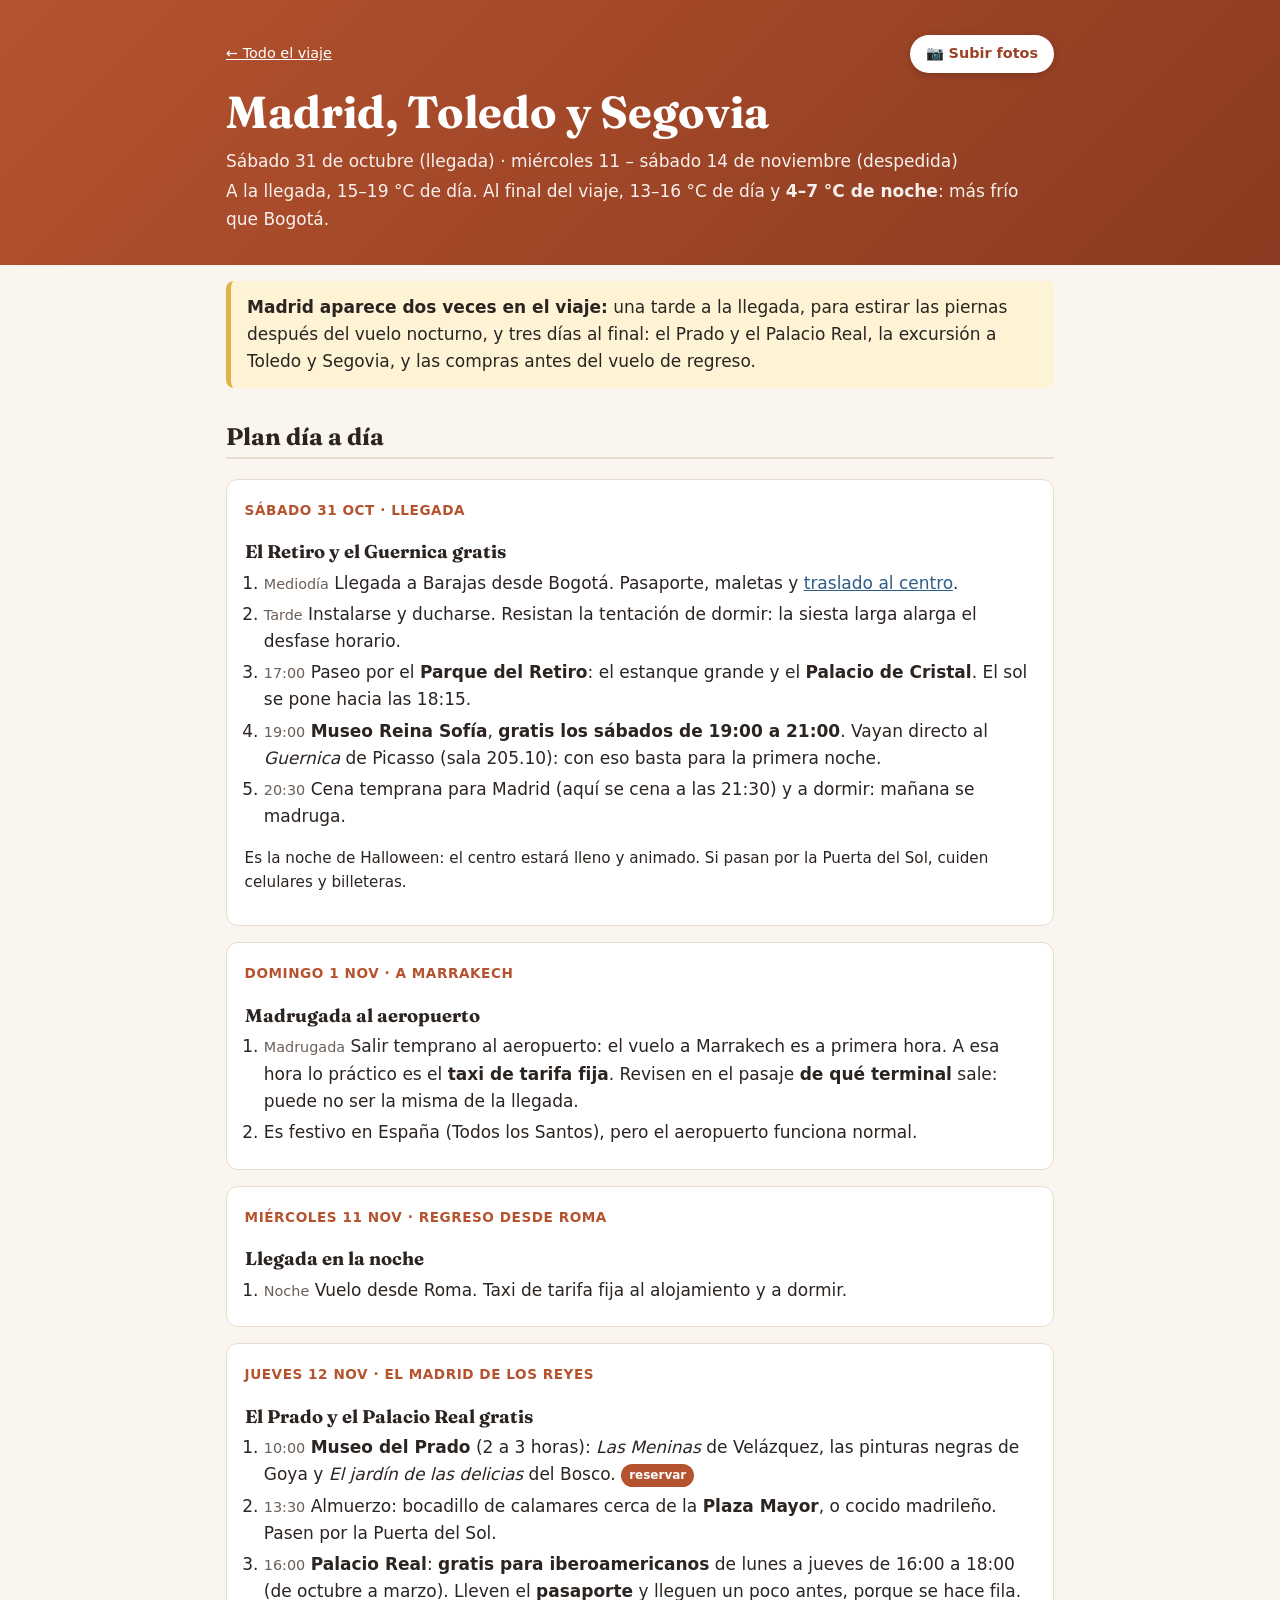
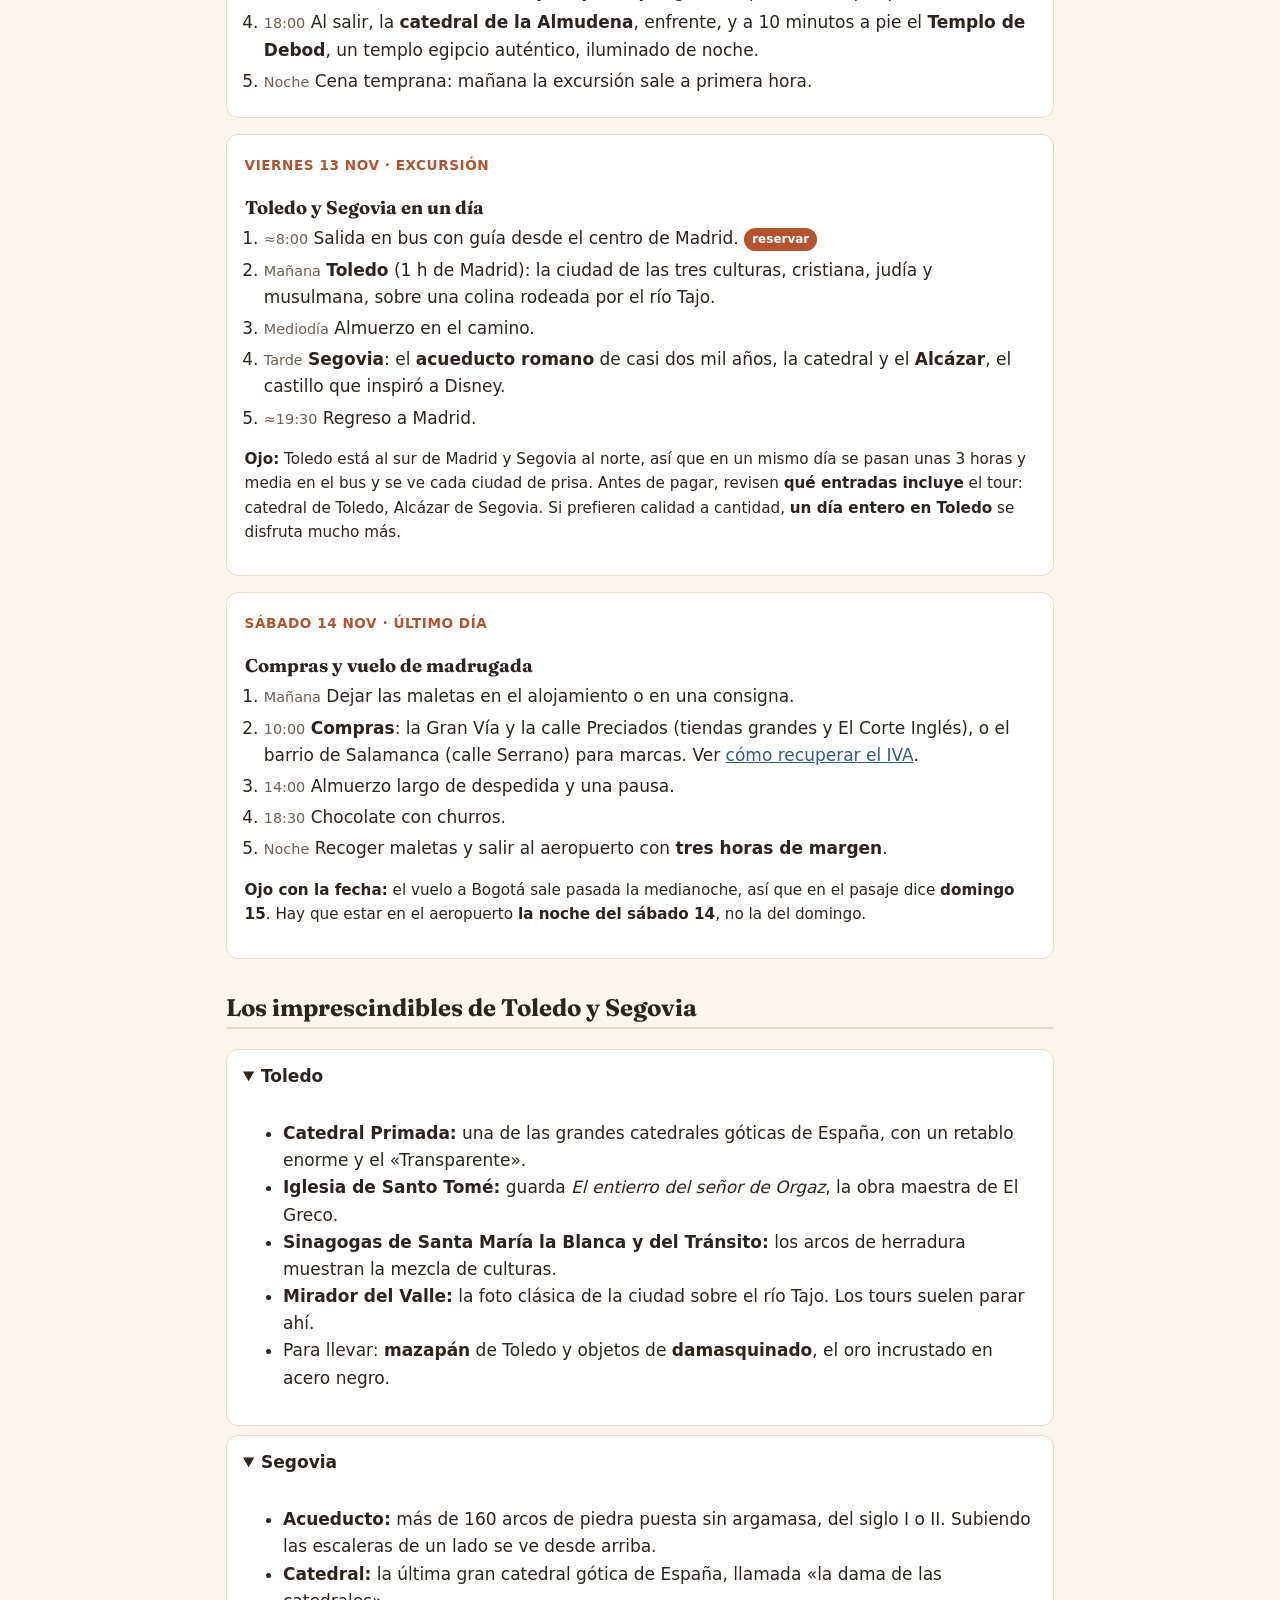
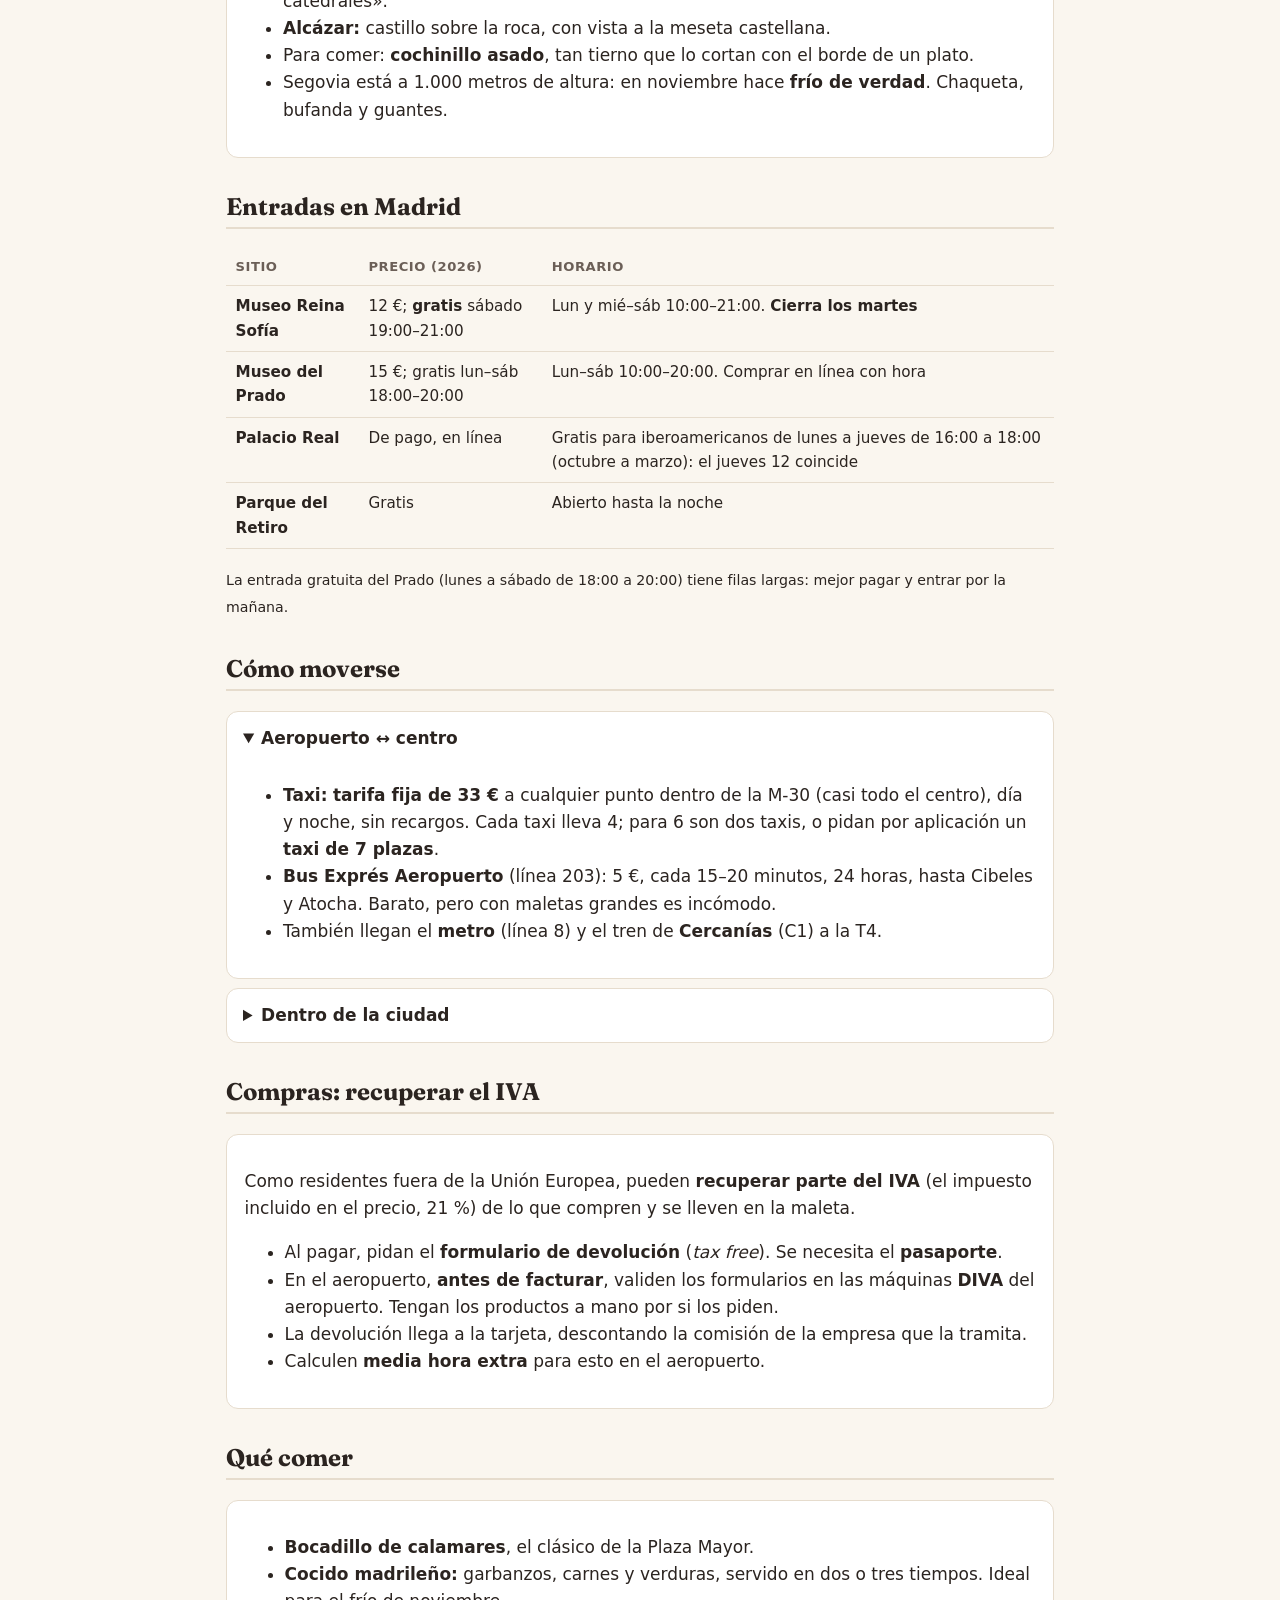
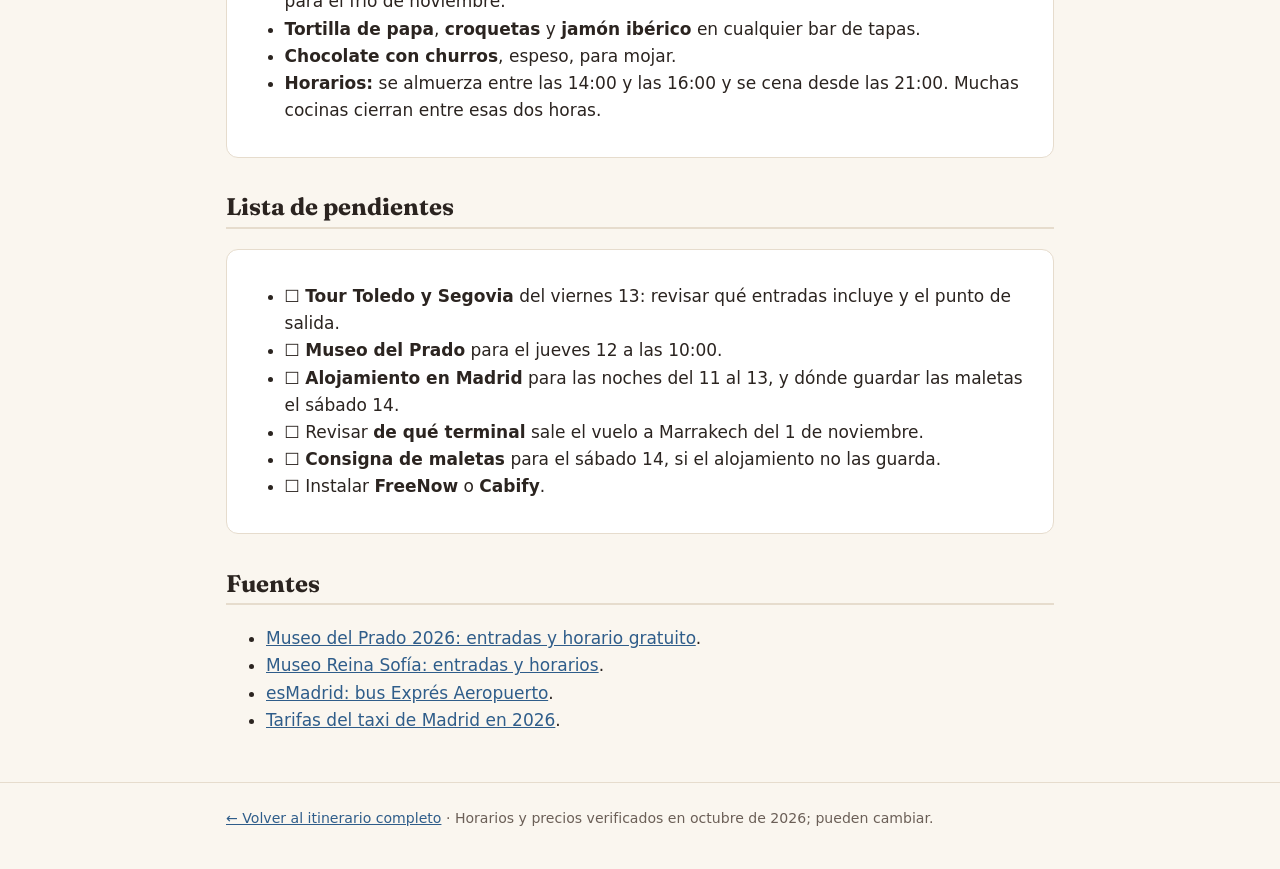
==== commit 7c3a515b: "Consejos generales para todo el grupo Co-Authored-By: Claude Opus 5.5 <noreply@anthropic.com>" ====
--- a/madrid.html
+++ b/madrid.html
@@ -182,17 +182,6 @@
     </ul>
   </div>
 
-  <h2>Para la abuela</h2>
-  <div class="aviso abuela">
-    <strong>Ritmo y comodidad.</strong>
-    <ul>
-      <li>El primer día viene de una noche en el avión: lo planeado es corto y plano. Si el cansancio pesa, el Reina Sofía se puede dejar.</li>
-      <li><strong>Toledo</strong> es todo cuestas y adoquín. Hay <strong>escaleras mecánicas</strong> públicas que suben desde el río hasta el centro histórico.</li>
-      <li>La excursión del viernes son unas 11 horas: agua, algo de comer en el bolso y abrigo para Segovia.</li>
-      <li>El último día es largo, de la mañana al vuelo nocturno: una pausa larga a mediodía ayuda a llegar bien al avión.</li>
-    </ul>
-  </div>
-
   <h2>Lista de pendientes</h2>
   <div class="tarjeta">
     <ul>
--- a/estilo.css
+++ b/estilo.css
@@ -61,8 +61,6 @@
   background: var(--aviso); border-left: 5px solid var(--aviso-borde);
   border-radius: 8px; padding: .8rem 1rem; margin: 1rem 0;
 }
-.abuela { border-left-color: var(--oliva); background: color-mix(in srgb, var(--oliva) 12%, var(--fondo)); }
-.abuela strong:first-child::before { content: "♿ "; }
 .dia { position: relative; }
 .dia .fecha {
   display: inline-block; font-weight: 700; color: var(--terracota);
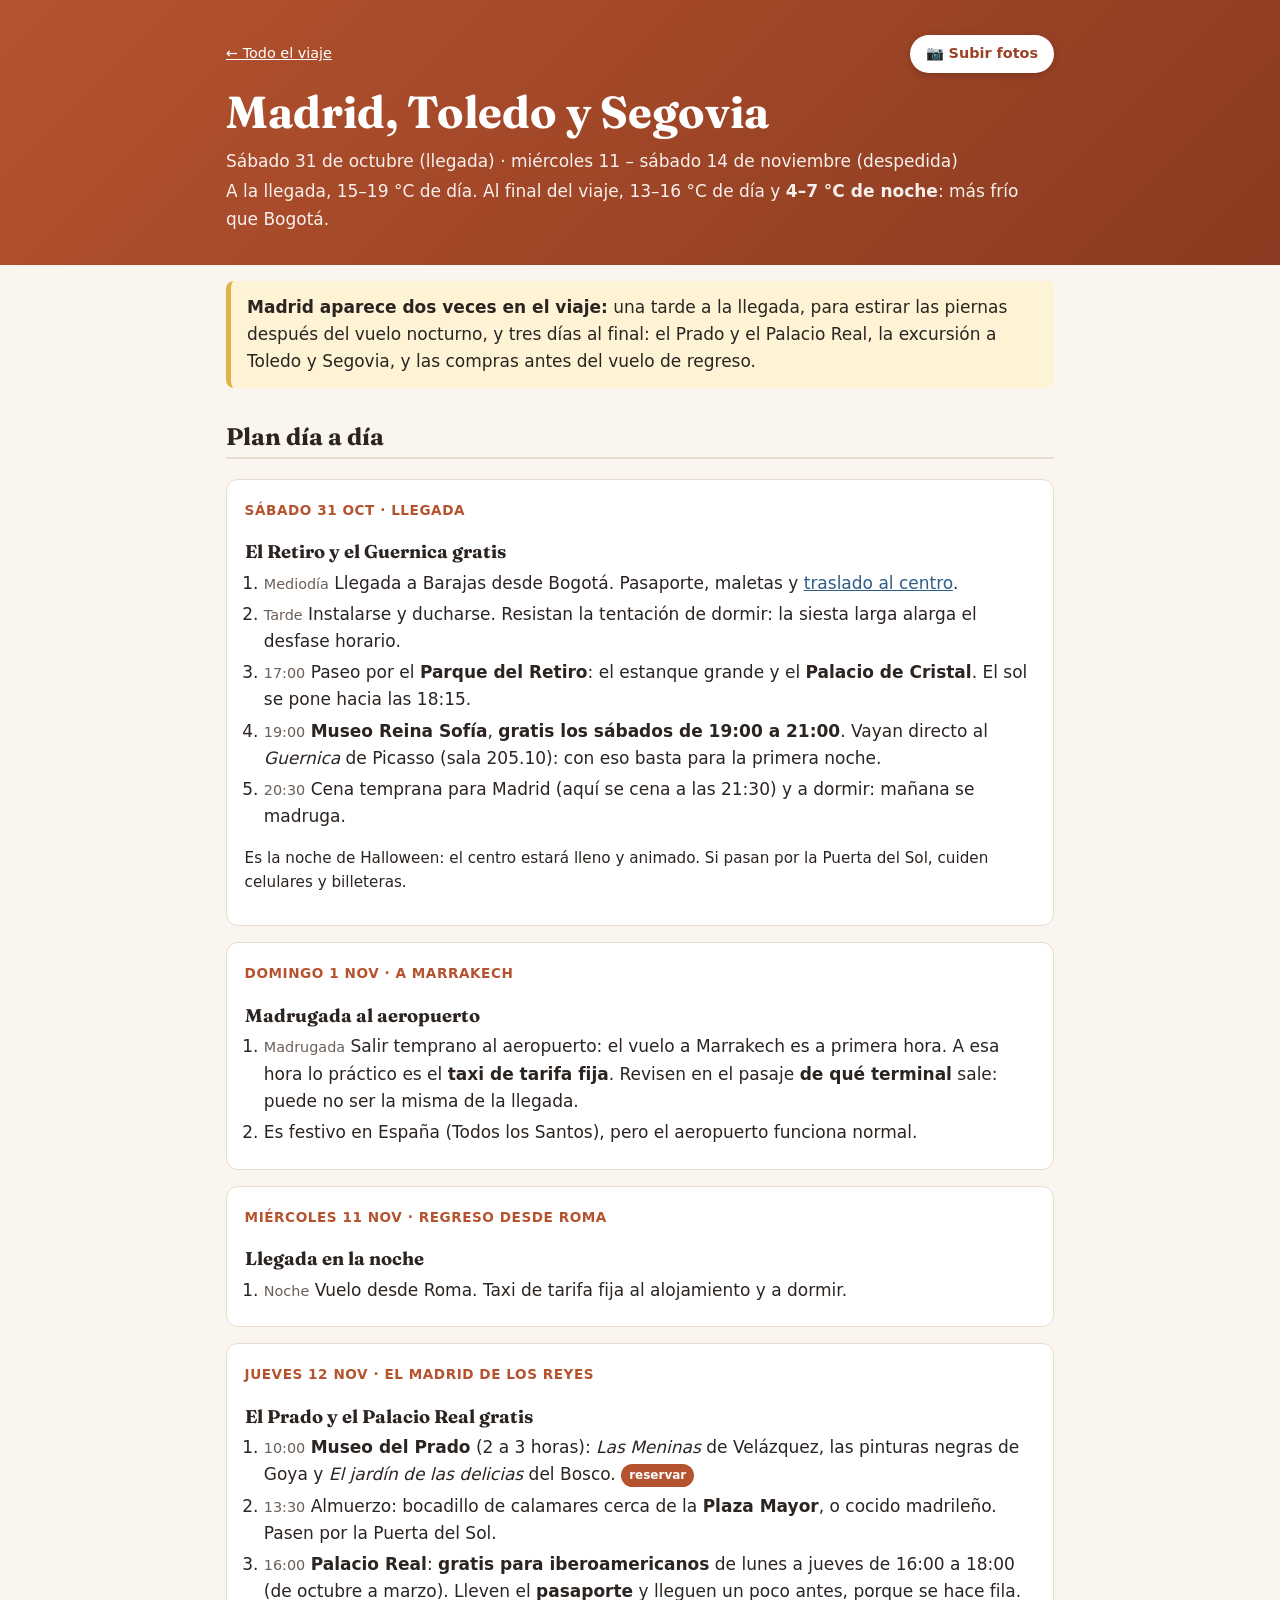
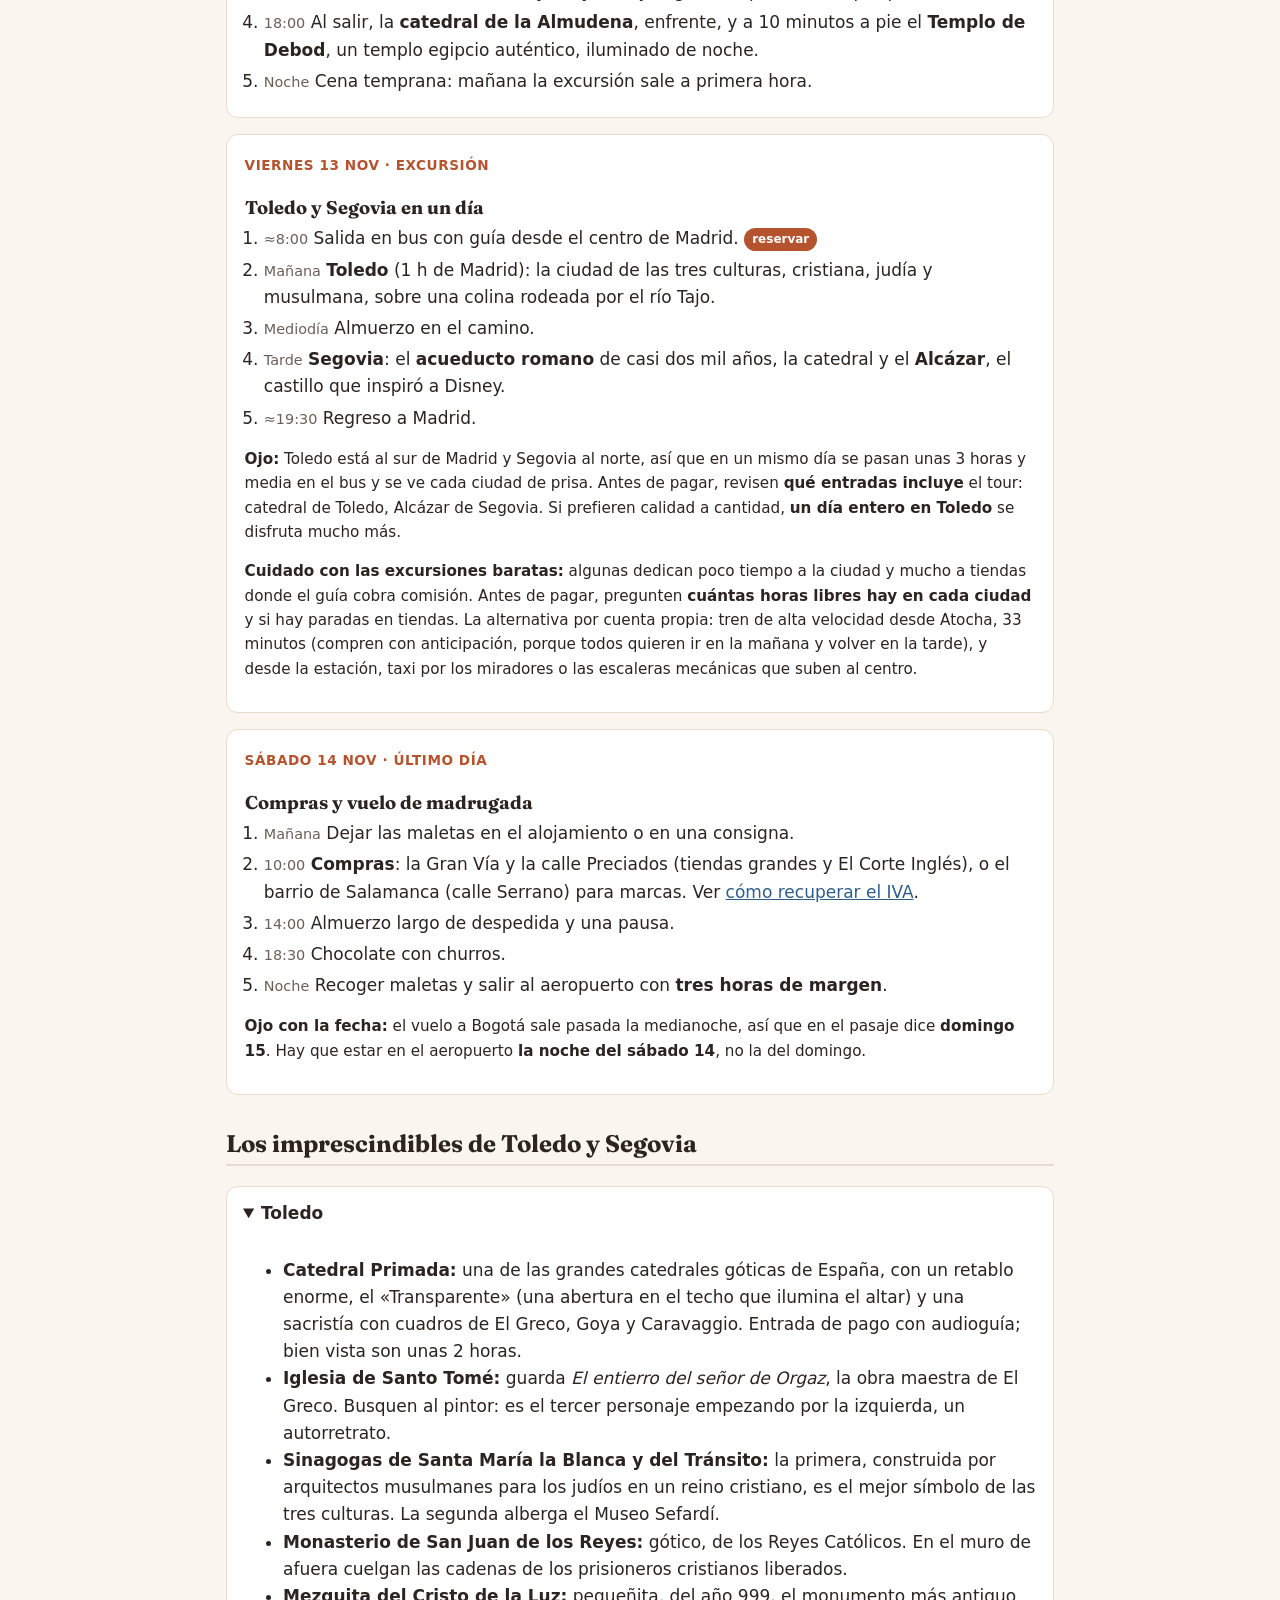
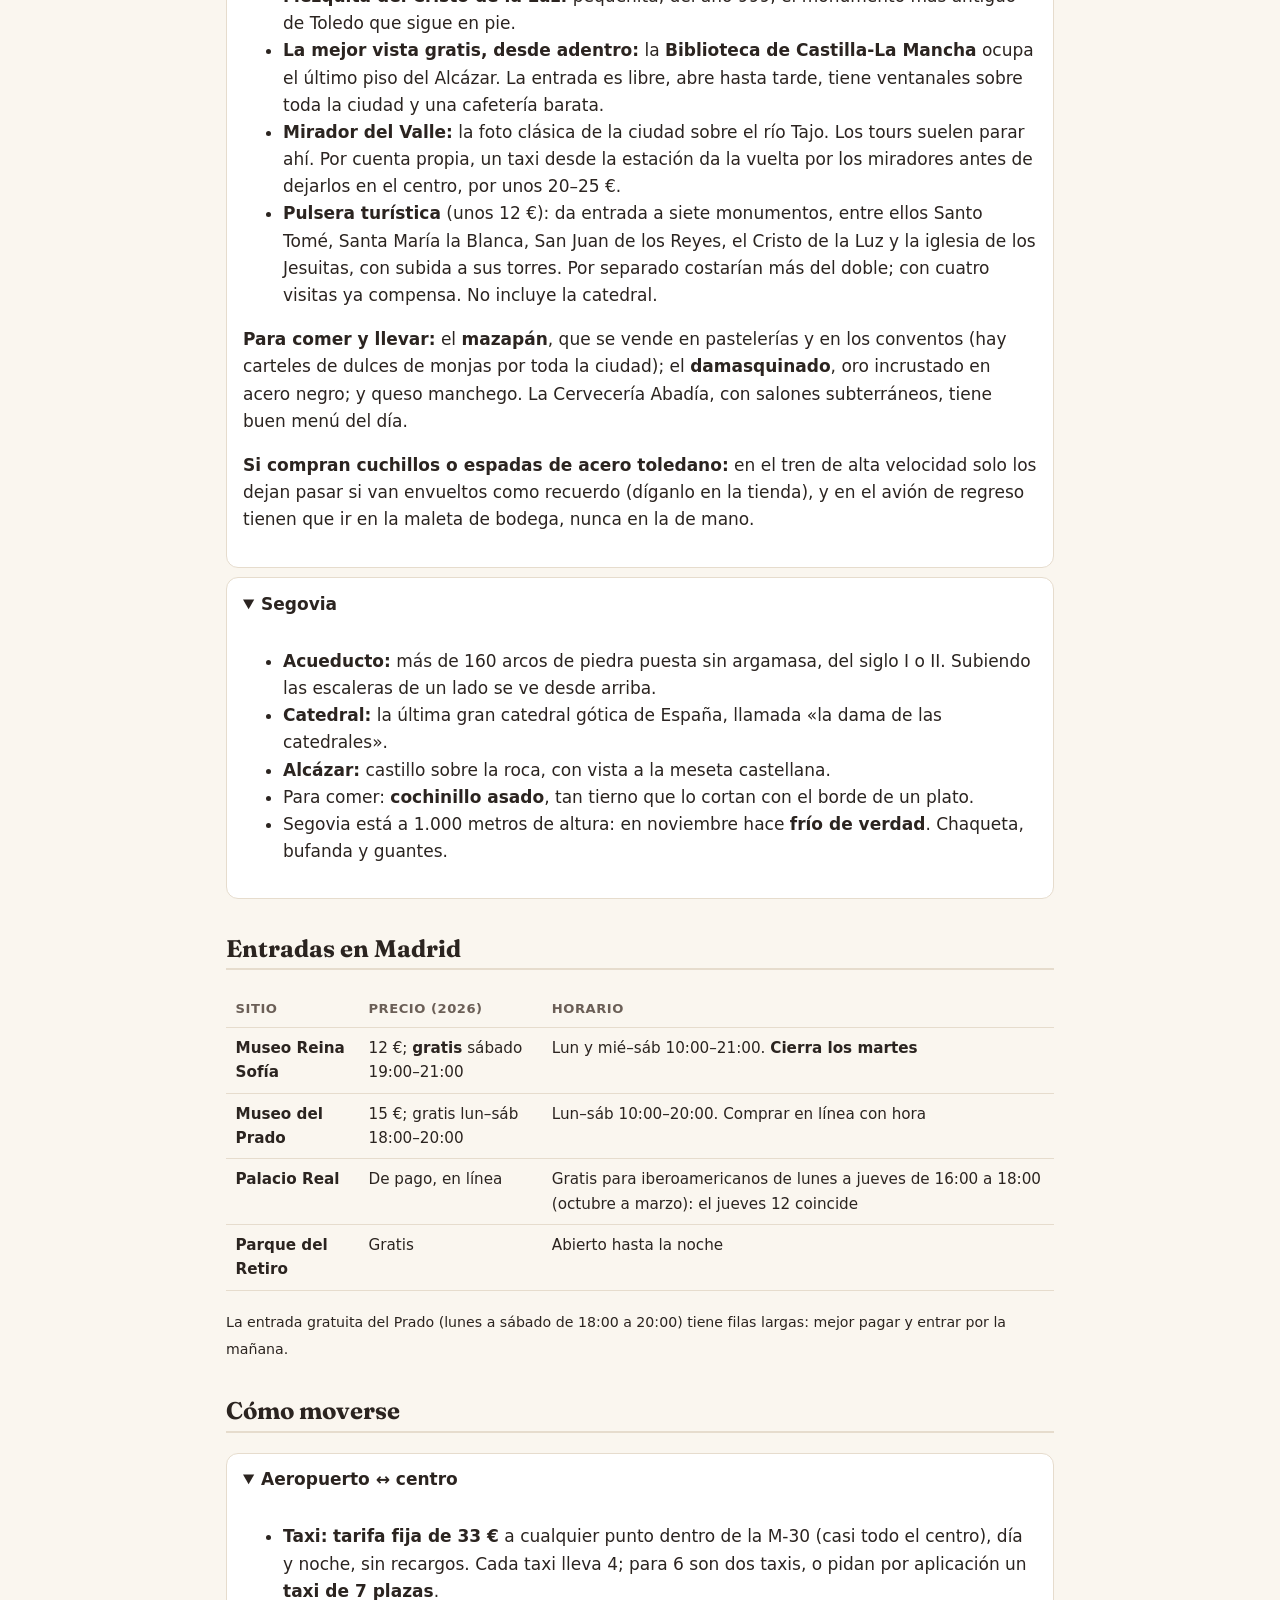
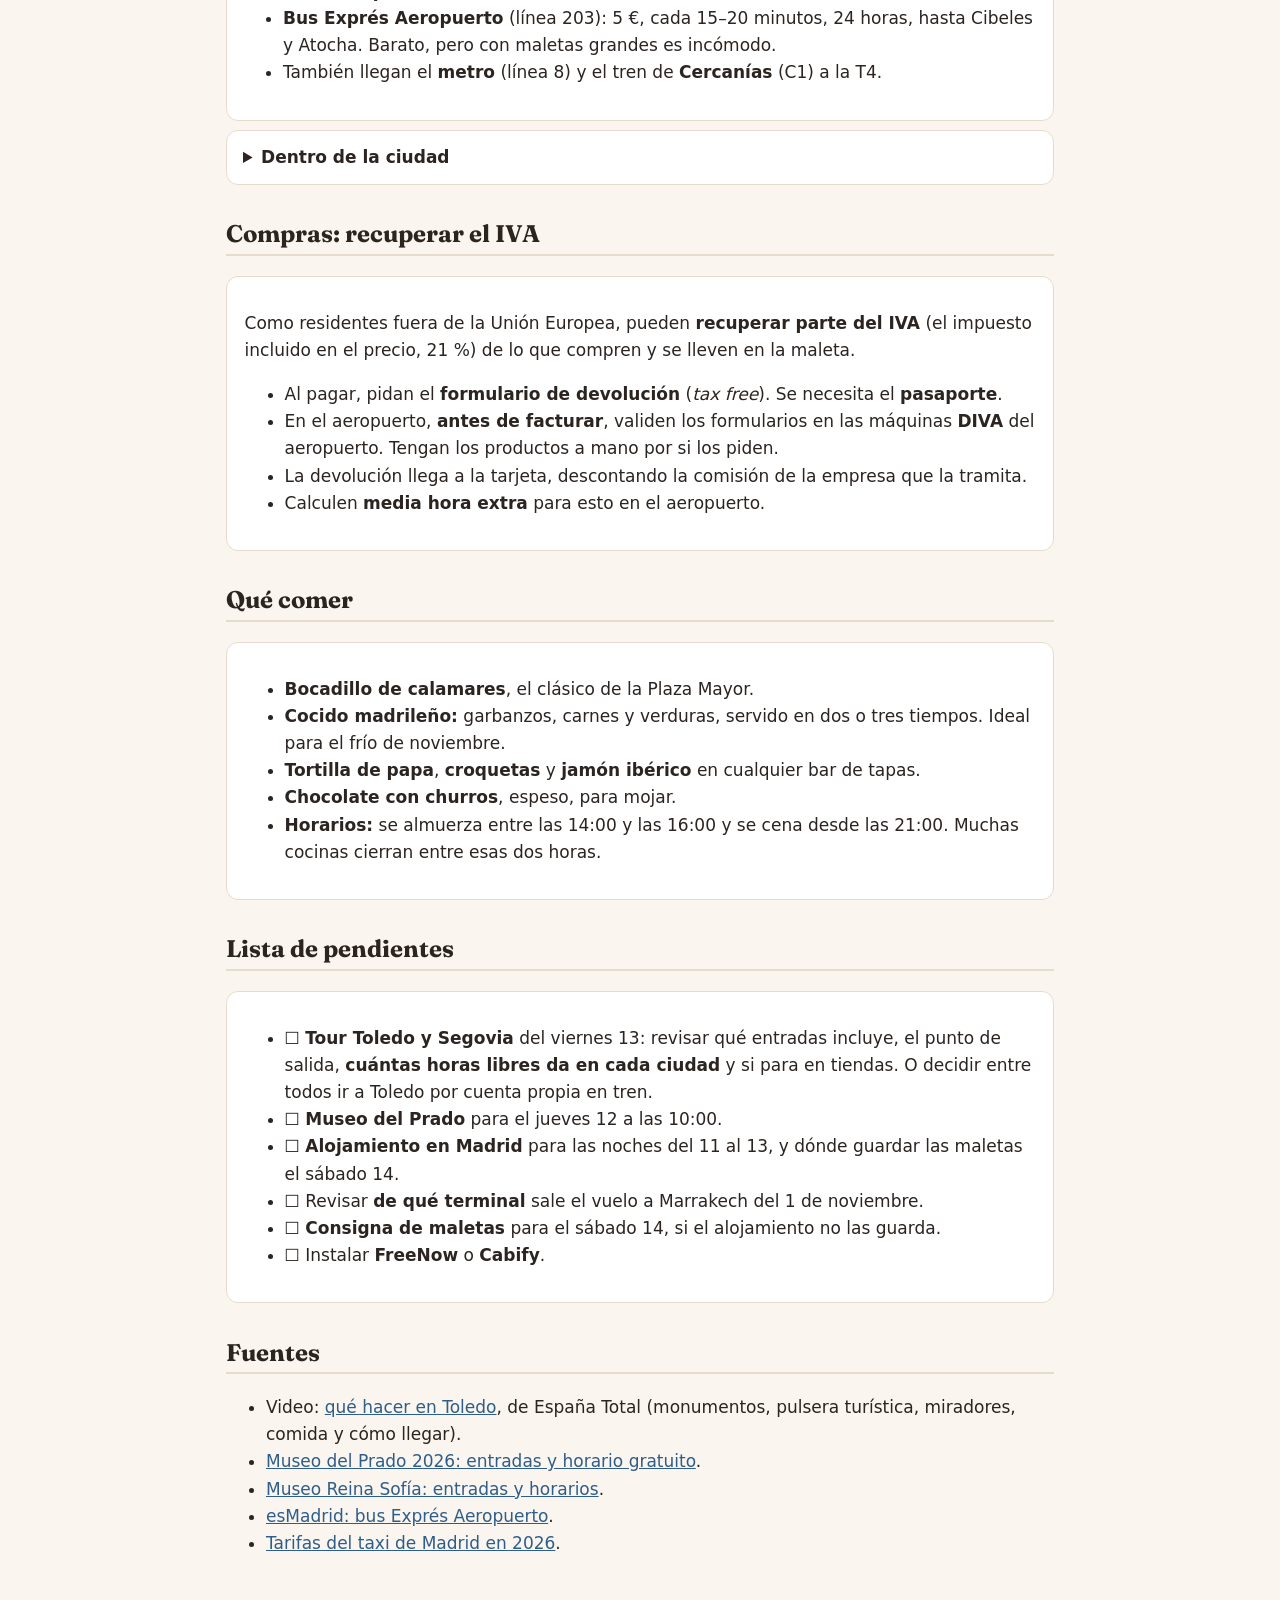
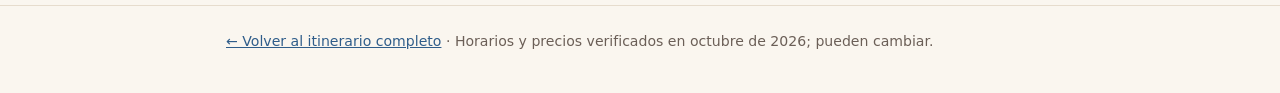
==== commit 61418712: "Toledo: monumentos, pulsera turística, vista gratis y aviso sobre excursiones Co-Authored-By: Claude" ====
--- a/madrid.html
+++ b/madrid.html
@@ -83,6 +83,7 @@
       <li><span class="hora">≈19:30</span> Regreso a Madrid.</li>
     </ol>
     <p class="frase"><strong>Ojo:</strong> Toledo está al sur de Madrid y Segovia al norte, así que en un mismo día se pasan unas 3 horas y media en el bus y se ve cada ciudad de prisa. Antes de pagar, revisen <strong>qué entradas incluye</strong> el tour: catedral de Toledo, Alcázar de Segovia. Si prefieren calidad a cantidad, <strong>un día entero en Toledo</strong> se disfruta mucho más.</p>
+    <p class="frase"><strong>Cuidado con las excursiones baratas:</strong> algunas dedican poco tiempo a la ciudad y mucho a tiendas donde el guía cobra comisión. Antes de pagar, pregunten <strong>cuántas horas libres hay en cada ciudad</strong> y si hay paradas en tiendas. La alternativa por cuenta propia: tren de alta velocidad desde Atocha, 33 minutos (compren con anticipación, porque todos quieren ir en la mañana y volver en la tarde), y desde la estación, taxi por los miradores o las escaleras mecánicas que suben al centro.</p>
   </div>
 
   <div class="tarjeta dia">
@@ -103,12 +104,17 @@
     <summary>Toledo</summary>
     <div>
       <ul>
-        <li><strong>Catedral Primada:</strong> una de las grandes catedrales góticas de España, con un retablo enorme y el «Transparente».</li>
-        <li><strong>Iglesia de Santo Tomé:</strong> guarda <em>El entierro del señor de Orgaz</em>, la obra maestra de El Greco.</li>
-        <li><strong>Sinagogas de Santa María la Blanca y del Tránsito:</strong> los arcos de herradura muestran la mezcla de culturas.</li>
-        <li><strong>Mirador del Valle:</strong> la foto clásica de la ciudad sobre el río Tajo. Los tours suelen parar ahí.</li>
-        <li>Para llevar: <strong>mazapán</strong> de Toledo y objetos de <strong>damasquinado</strong>, el oro incrustado en acero negro.</li>
-      </ul>
+        <li><strong>Catedral Primada:</strong> una de las grandes catedrales góticas de España, con un retablo enorme, el «Transparente» (una abertura en el techo que ilumina el altar) y una sacristía con cuadros de El Greco, Goya y Caravaggio. Entrada de pago con audioguía; bien vista son unas 2 horas.</li>
+        <li><strong>Iglesia de Santo Tomé:</strong> guarda <em>El entierro del señor de Orgaz</em>, la obra maestra de El Greco. Busquen al pintor: es el tercer personaje empezando por la izquierda, un autorretrato.</li>
+        <li><strong>Sinagogas de Santa María la Blanca y del Tránsito:</strong> la primera, construida por arquitectos musulmanes para los judíos en un reino cristiano, es el mejor símbolo de las tres culturas. La segunda alberga el Museo Sefardí.</li>
+        <li><strong>Monasterio de San Juan de los Reyes:</strong> gótico, de los Reyes Católicos. En el muro de afuera cuelgan las cadenas de los prisioneros cristianos liberados.</li>
+        <li><strong>Mezquita del Cristo de la Luz:</strong> pequeñita, del año 999, el monumento más antiguo de Toledo que sigue en pie.</li>
+        <li><strong>La mejor vista gratis, desde adentro:</strong> la <strong>Biblioteca de Castilla-La Mancha</strong> ocupa el último piso del Alcázar. La entrada es libre, abre hasta tarde, tiene ventanales sobre toda la ciudad y una cafetería barata.</li>
+        <li><strong>Mirador del Valle:</strong> la foto clásica de la ciudad sobre el río Tajo. Los tours suelen parar ahí. Por cuenta propia, un taxi desde la estación da la vuelta por los miradores antes de dejarlos en el centro, por unos 20–25 €.</li>
+        <li><strong>Pulsera turística</strong> (unos 12 €): da entrada a siete monumentos, entre ellos Santo Tomé, Santa María la Blanca, San Juan de los Reyes, el Cristo de la Luz y la iglesia de los Jesuitas, con subida a sus torres. Por separado costarían más del doble; con cuatro visitas ya compensa. No incluye la catedral.</li>
+      </ul>
+      <p><strong>Para comer y llevar:</strong> el <strong>mazapán</strong>, que se vende en pastelerías y en los conventos (hay carteles de dulces de monjas por toda la ciudad); el <strong>damasquinado</strong>, oro incrustado en acero negro; y queso manchego. La Cervecería Abadía, con salones subterráneos, tiene buen menú del día.</p>
+      <p><strong>Si compran cuchillos o espadas de acero toledano:</strong> en el tren de alta velocidad solo los dejan pasar si van envueltos como recuerdo (díganlo en la tienda), y en el avión de regreso tienen que ir en la maleta de bodega, nunca en la de mano.</p>
     </div>
   </details>
   <details open>
@@ -185,7 +191,7 @@
   <h2>Lista de pendientes</h2>
   <div class="tarjeta">
     <ul>
-      <li>☐ <strong>Tour Toledo y Segovia</strong> del viernes 13: revisar qué entradas incluye y el punto de salida.</li>
+      <li>☐ <strong>Tour Toledo y Segovia</strong> del viernes 13: revisar qué entradas incluye, el punto de salida, <strong>cuántas horas libres da en cada ciudad</strong> y si para en tiendas. O decidir entre todos ir a Toledo por cuenta propia en tren.</li>
       <li>☐ <strong>Museo del Prado</strong> para el jueves 12 a las 10:00.</li>
       <li>☐ <strong>Alojamiento en Madrid</strong> para las noches del 11 al 13, y dónde guardar las maletas el sábado 14.</li>
       <li>☐ Revisar <strong>de qué terminal</strong> sale el vuelo a Marrakech del 1 de noviembre.</li>
@@ -196,6 +202,7 @@
 
   <h2>Fuentes</h2>
   <ul>
+    <li>Video: <a href="https://www.youtube.com/watch?v=AAs3sscg5X0">qué hacer en Toledo</a>, de España Total (monumentos, pulsera turística, miradores, comida y cómo llegar).</li>
     <li><a href="https://lamaletainquieta.com/?p=4753">Museo del Prado 2026: entradas y horario gratuito</a>.</li>
     <li><a href="https://thebettervacation.com/es/Madrid/entradas-museo-reina-sofia/">Museo Reina Sofía: entradas y horarios</a>.</li>
     <li><a href="https://www.esmadrid.com/bus-expres-aeropuerto-madrid">esMadrid: bus Exprés Aeropuerto</a>.</li>
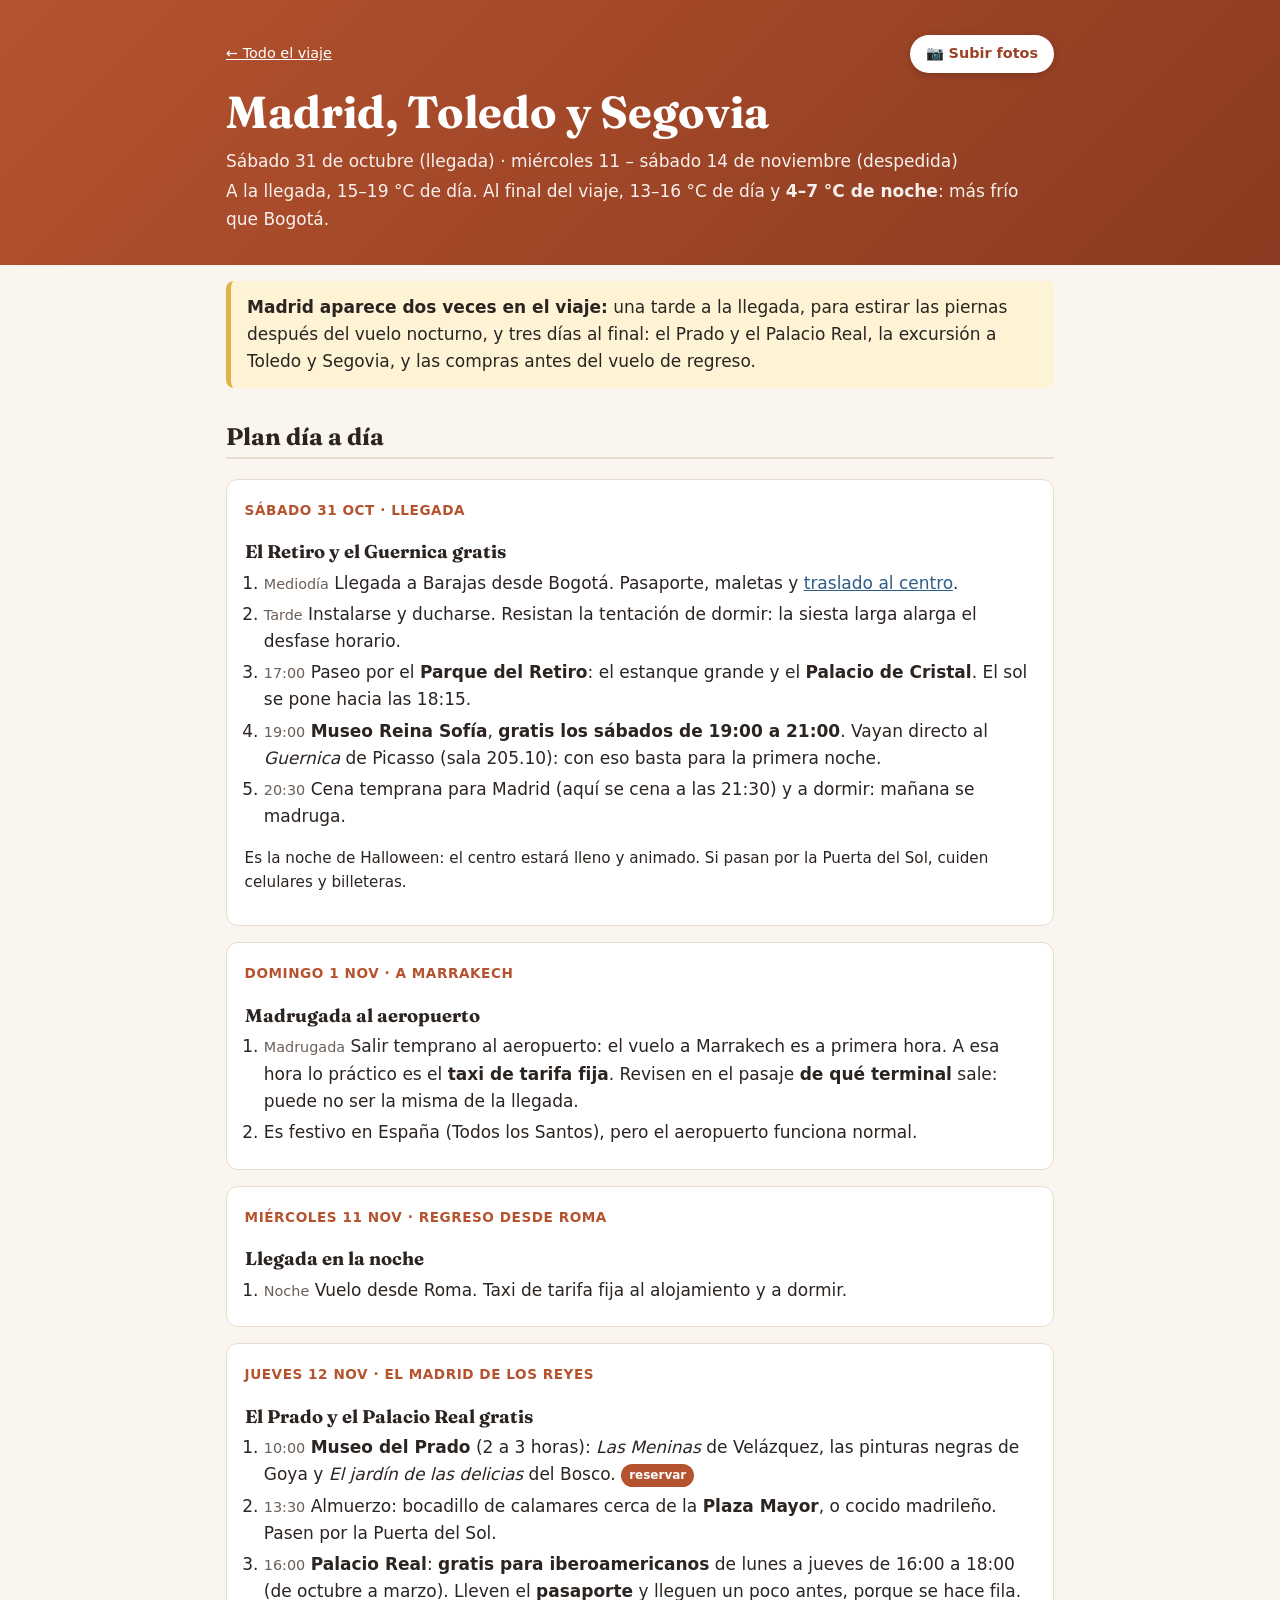
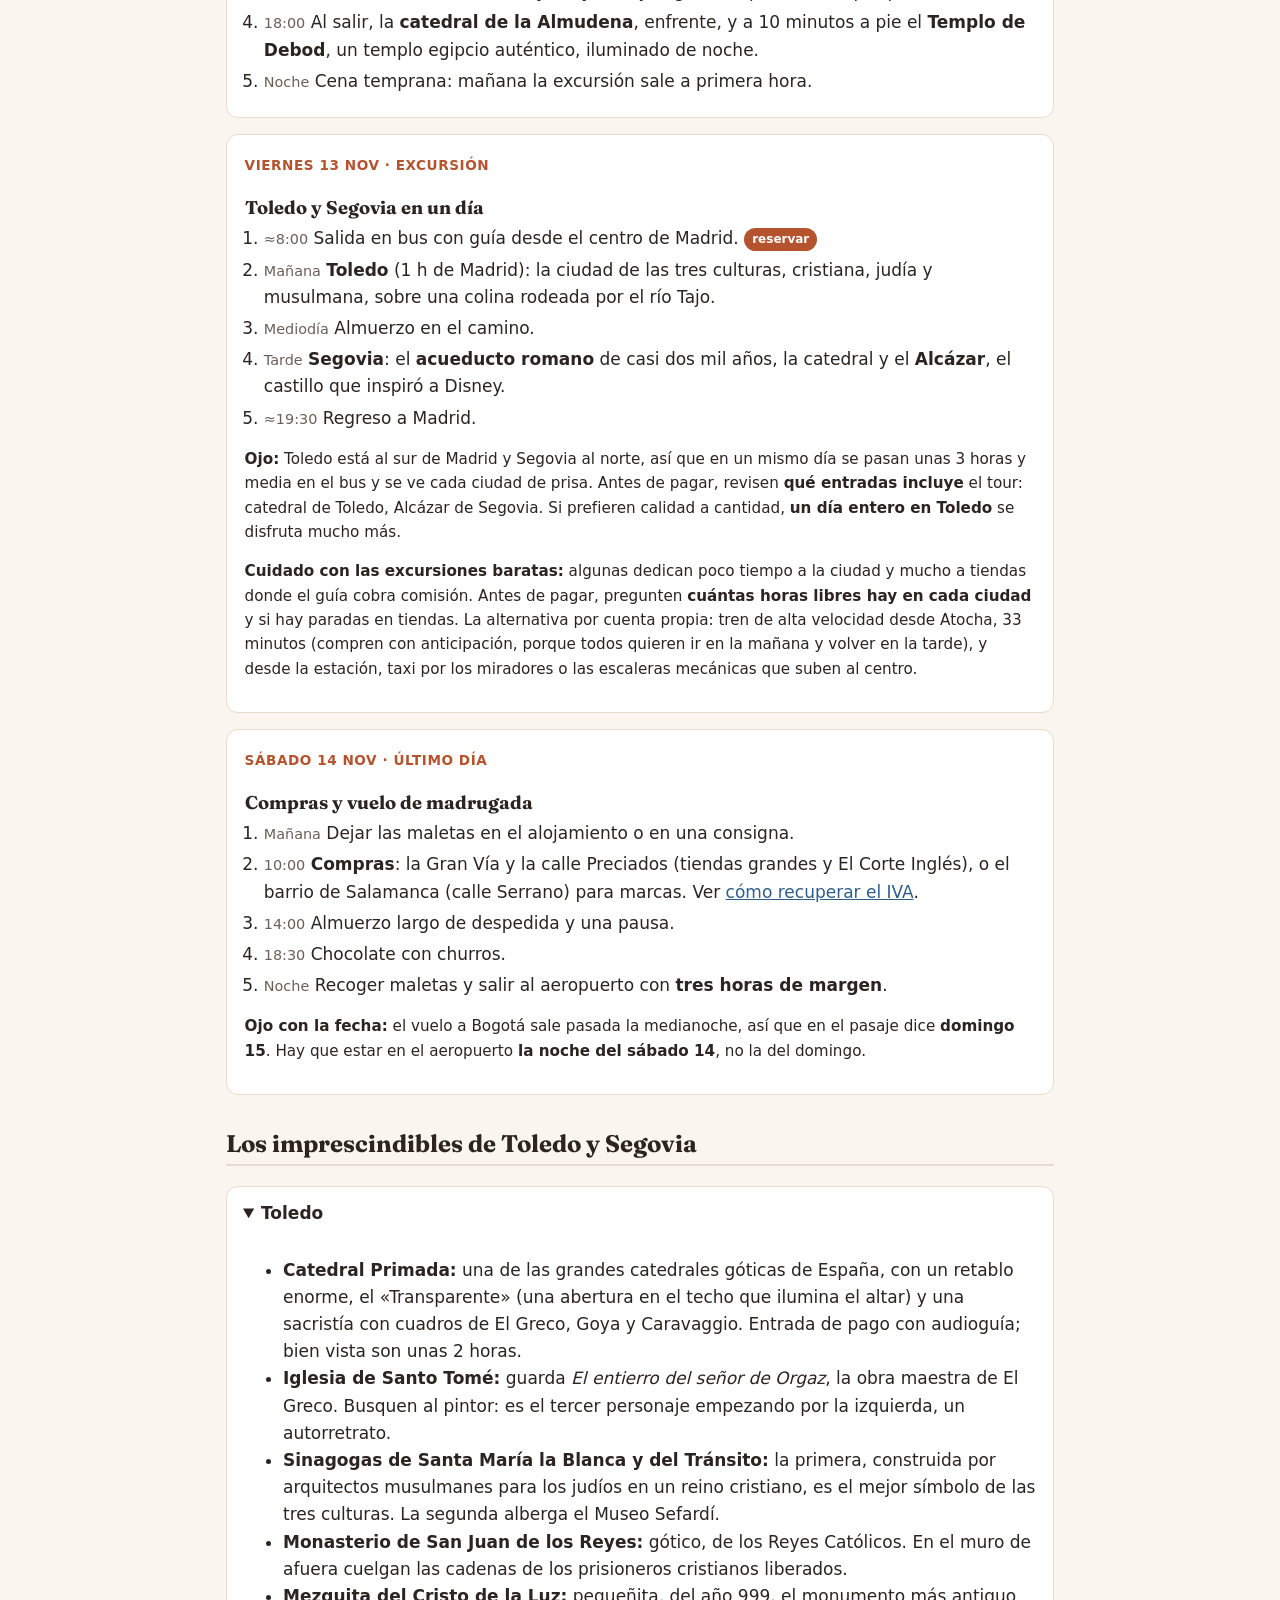
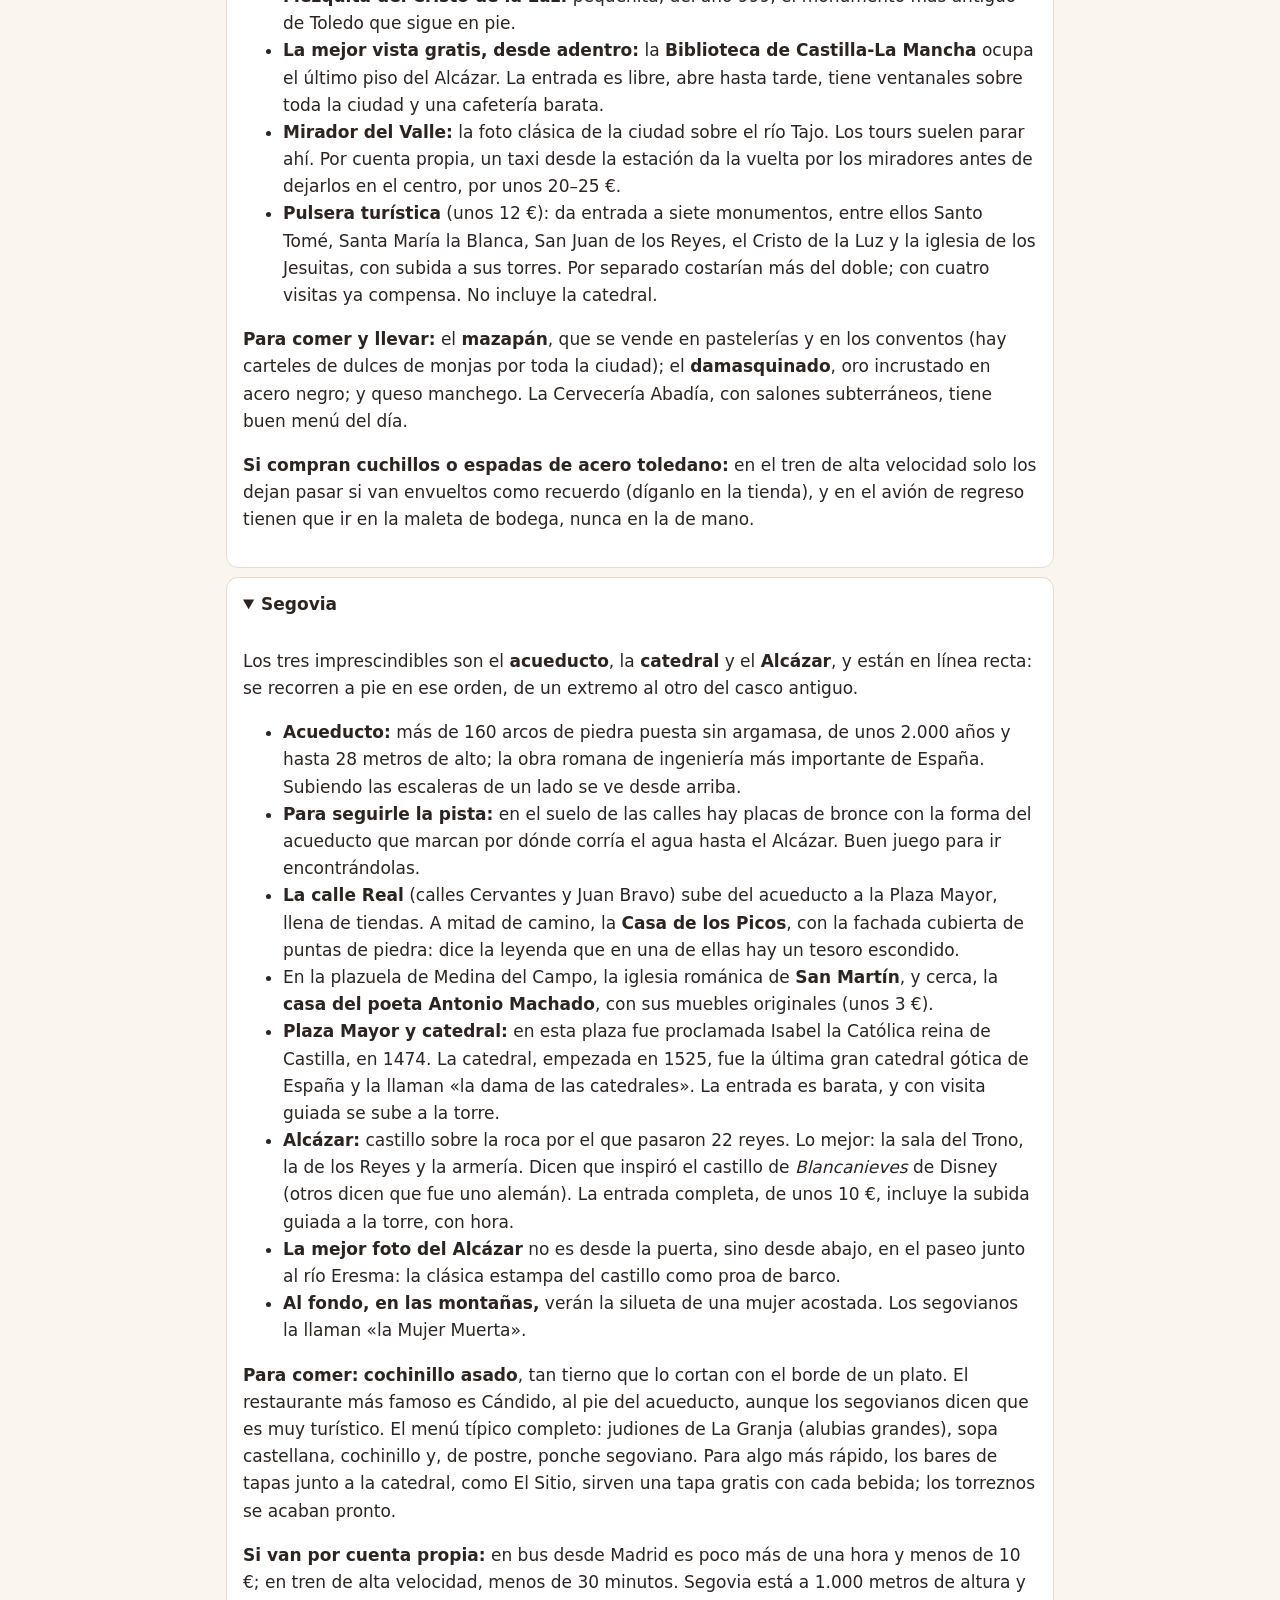
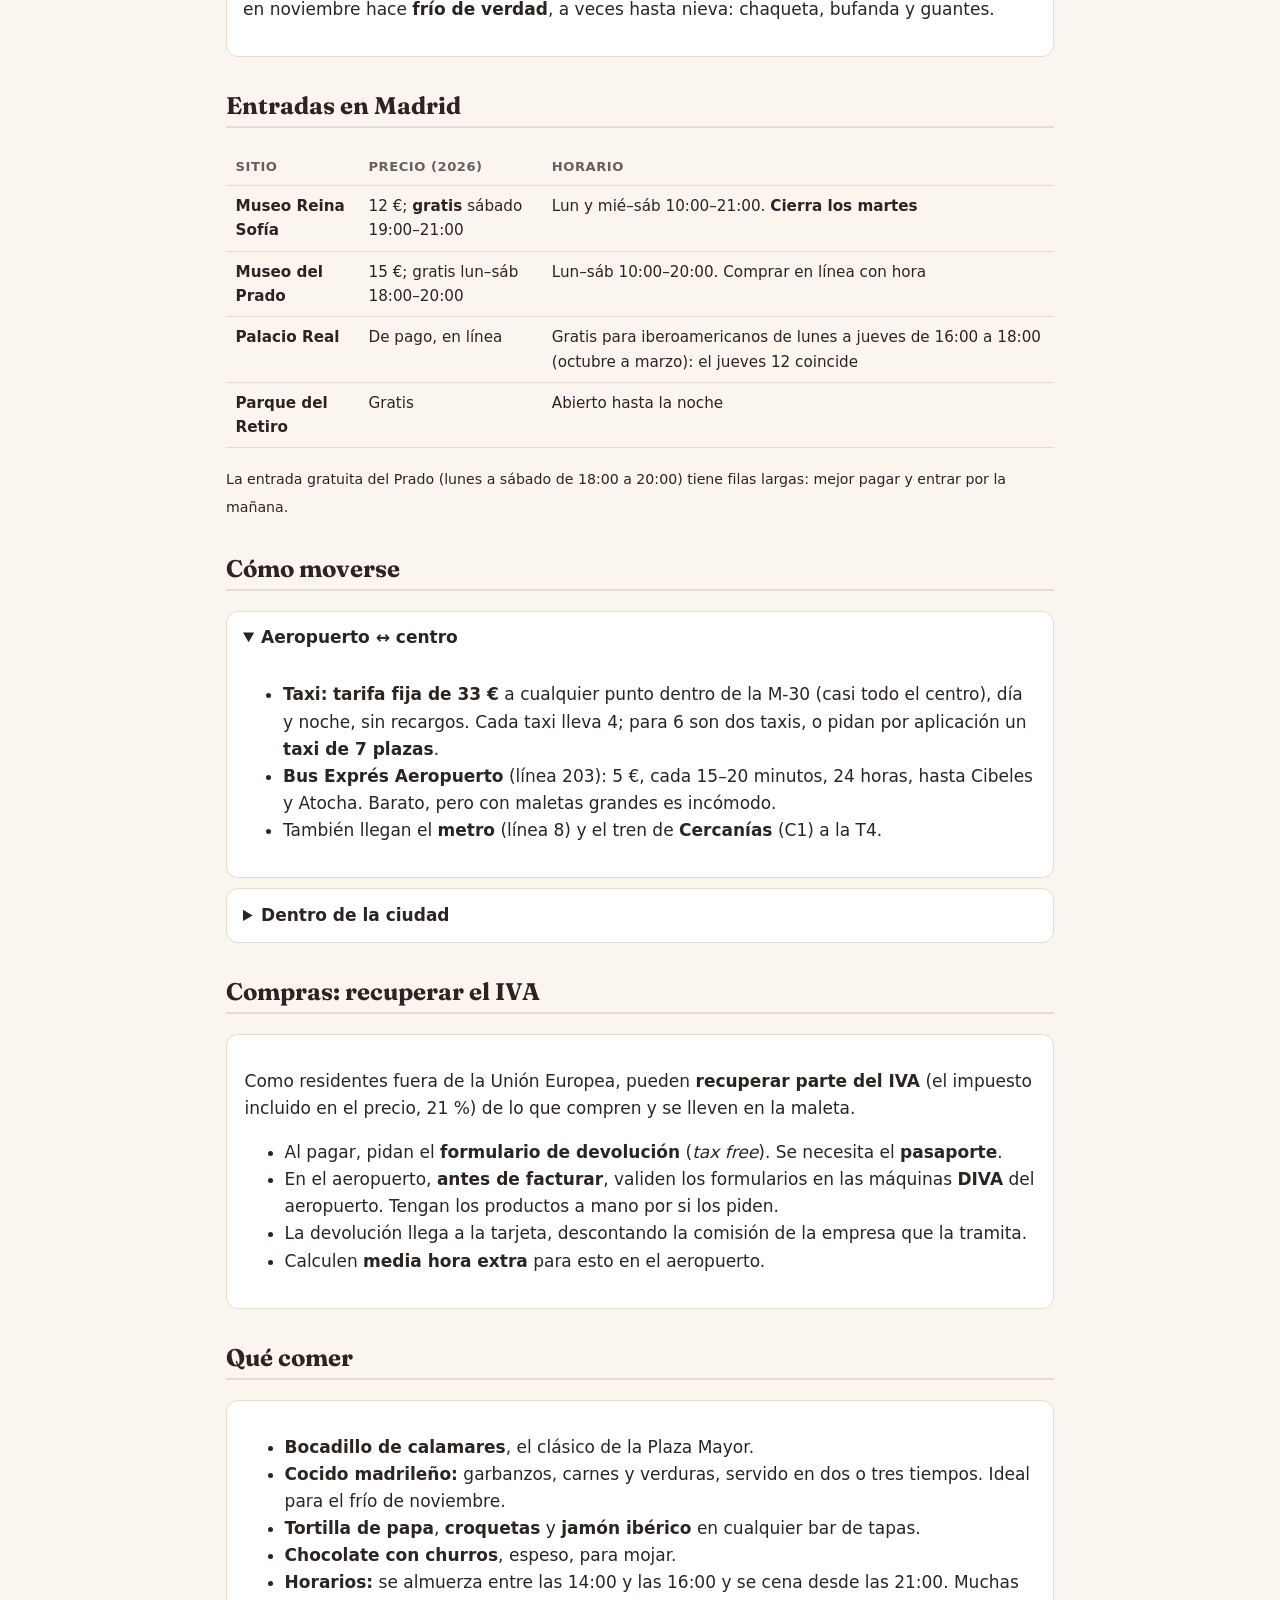
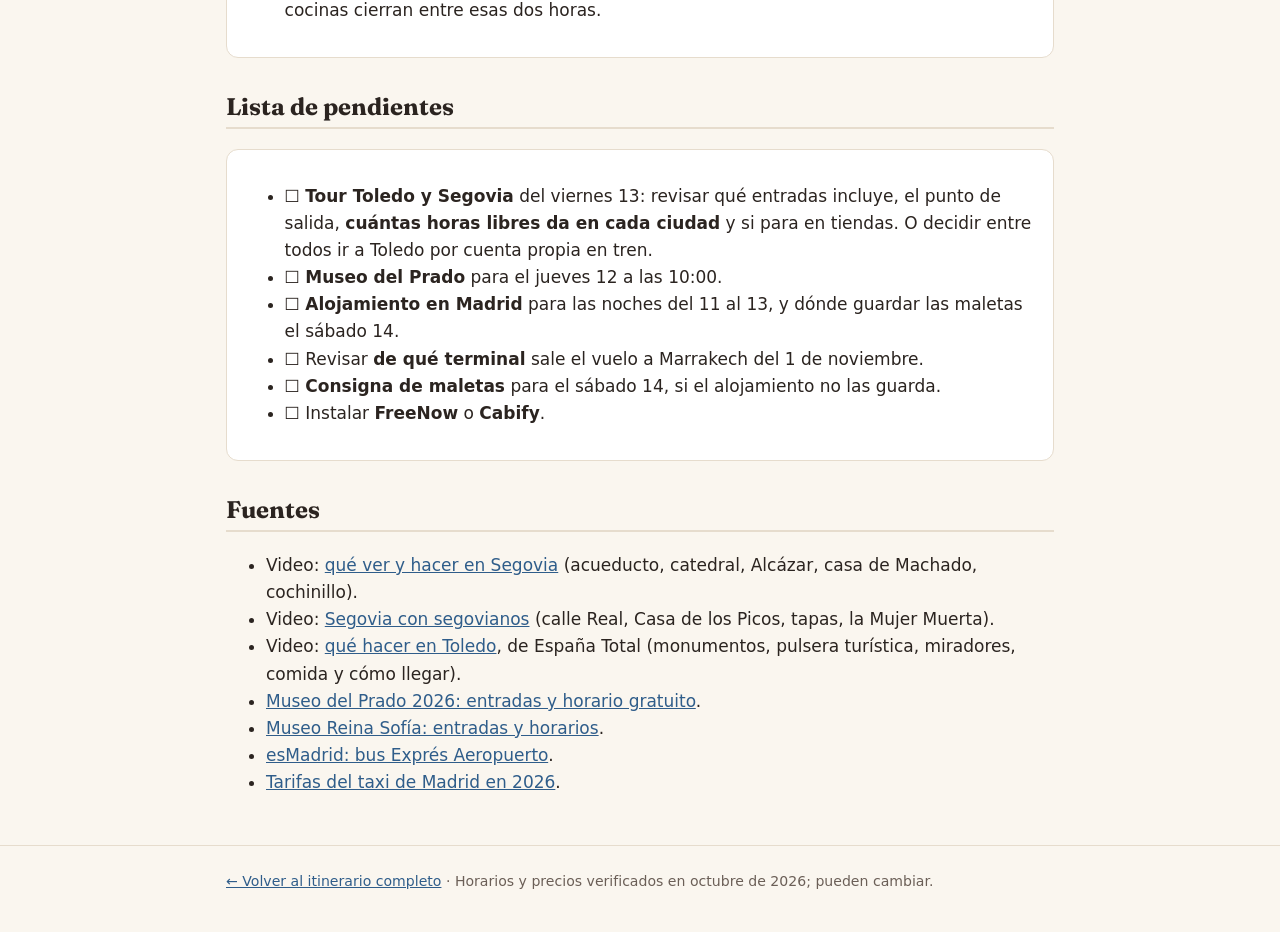
==== commit 2f704fbd: "Segovia: recorrido, Alcázar, dónde comer y cómo llegar Co-Authored-By: Claude Opus 5.5 <noreply@anth" ====
--- a/madrid.html
+++ b/madrid.html
@@ -120,13 +120,19 @@
   <details open>
     <summary>Segovia</summary>
     <div>
-      <ul>
-        <li><strong>Acueducto:</strong> más de 160 arcos de piedra puesta sin argamasa, del siglo I o II. Subiendo las escaleras de un lado se ve desde arriba.</li>
-        <li><strong>Catedral:</strong> la última gran catedral gótica de España, llamada «la dama de las catedrales».</li>
-        <li><strong>Alcázar:</strong> castillo sobre la roca, con vista a la meseta castellana.</li>
-        <li>Para comer: <strong>cochinillo asado</strong>, tan tierno que lo cortan con el borde de un plato.</li>
-        <li>Segovia está a 1.000 metros de altura: en noviembre hace <strong>frío de verdad</strong>. Chaqueta, bufanda y guantes.</li>
-      </ul>
+      <p>Los tres imprescindibles son el <strong>acueducto</strong>, la <strong>catedral</strong> y el <strong>Alcázar</strong>, y están en línea recta: se recorren a pie en ese orden, de un extremo al otro del casco antiguo.</p>
+      <ul>
+        <li><strong>Acueducto:</strong> más de 160 arcos de piedra puesta sin argamasa, de unos 2.000 años y hasta 28 metros de alto; la obra romana de ingeniería más importante de España. Subiendo las escaleras de un lado se ve desde arriba.</li>
+        <li><strong>Para seguirle la pista:</strong> en el suelo de las calles hay placas de bronce con la forma del acueducto que marcan por dónde corría el agua hasta el Alcázar. Buen juego para ir encontrándolas.</li>
+        <li><strong>La calle Real</strong> (calles Cervantes y Juan Bravo) sube del acueducto a la Plaza Mayor, llena de tiendas. A mitad de camino, la <strong>Casa de los Picos</strong>, con la fachada cubierta de puntas de piedra: dice la leyenda que en una de ellas hay un tesoro escondido.</li>
+        <li>En la plazuela de Medina del Campo, la iglesia románica de <strong>San Martín</strong>, y cerca, la <strong>casa del poeta Antonio Machado</strong>, con sus muebles originales (unos 3 €).</li>
+        <li><strong>Plaza Mayor y catedral:</strong> en esta plaza fue proclamada Isabel la Católica reina de Castilla, en 1474. La catedral, empezada en 1525, fue la última gran catedral gótica de España y la llaman «la dama de las catedrales». La entrada es barata, y con visita guiada se sube a la torre.</li>
+        <li><strong>Alcázar:</strong> castillo sobre la roca por el que pasaron 22 reyes. Lo mejor: la sala del Trono, la de los Reyes y la armería. Dicen que inspiró el castillo de <em>Blancanieves</em> de Disney (otros dicen que fue uno alemán). La entrada completa, de unos 10 €, incluye la subida guiada a la torre, con hora.</li>
+        <li><strong>La mejor foto del Alcázar</strong> no es desde la puerta, sino desde abajo, en el paseo junto al río Eresma: la clásica estampa del castillo como proa de barco.</li>
+        <li><strong>Al fondo, en las montañas,</strong> verán la silueta de una mujer acostada. Los segovianos la llaman «la Mujer Muerta».</li>
+      </ul>
+      <p><strong>Para comer:</strong> <strong>cochinillo asado</strong>, tan tierno que lo cortan con el borde de un plato. El restaurante más famoso es Cándido, al pie del acueducto, aunque los segovianos dicen que es muy turístico. El menú típico completo: judiones de La Granja (alubias grandes), sopa castellana, cochinillo y, de postre, ponche segoviano. Para algo más rápido, los bares de tapas junto a la catedral, como El Sitio, sirven una tapa gratis con cada bebida; los torreznos se acaban pronto.</p>
+      <p><strong>Si van por cuenta propia:</strong> en bus desde Madrid es poco más de una hora y menos de 10 €; en tren de alta velocidad, menos de 30 minutos. Segovia está a 1.000 metros de altura y en noviembre hace <strong>frío de verdad</strong>, a veces hasta nieva: chaqueta, bufanda y guantes.</p>
     </div>
   </details>
 
@@ -202,6 +208,8 @@
 
   <h2>Fuentes</h2>
   <ul>
+    <li>Video: <a href="https://www.youtube.com/watch?v=md158_P1Xw8">qué ver y hacer en Segovia</a> (acueducto, catedral, Alcázar, casa de Machado, cochinillo).</li>
+    <li>Video: <a href="https://www.youtube.com/watch?v=V6deXSwdfDc">Segovia con segovianos</a> (calle Real, Casa de los Picos, tapas, la Mujer Muerta).</li>
     <li>Video: <a href="https://www.youtube.com/watch?v=AAs3sscg5X0">qué hacer en Toledo</a>, de España Total (monumentos, pulsera turística, miradores, comida y cómo llegar).</li>
     <li><a href="https://lamaletainquieta.com/?p=4753">Museo del Prado 2026: entradas y horario gratuito</a>.</li>
     <li><a href="https://thebettervacation.com/es/Madrid/entradas-museo-reina-sofia/">Museo Reina Sofía: entradas y horarios</a>.</li>
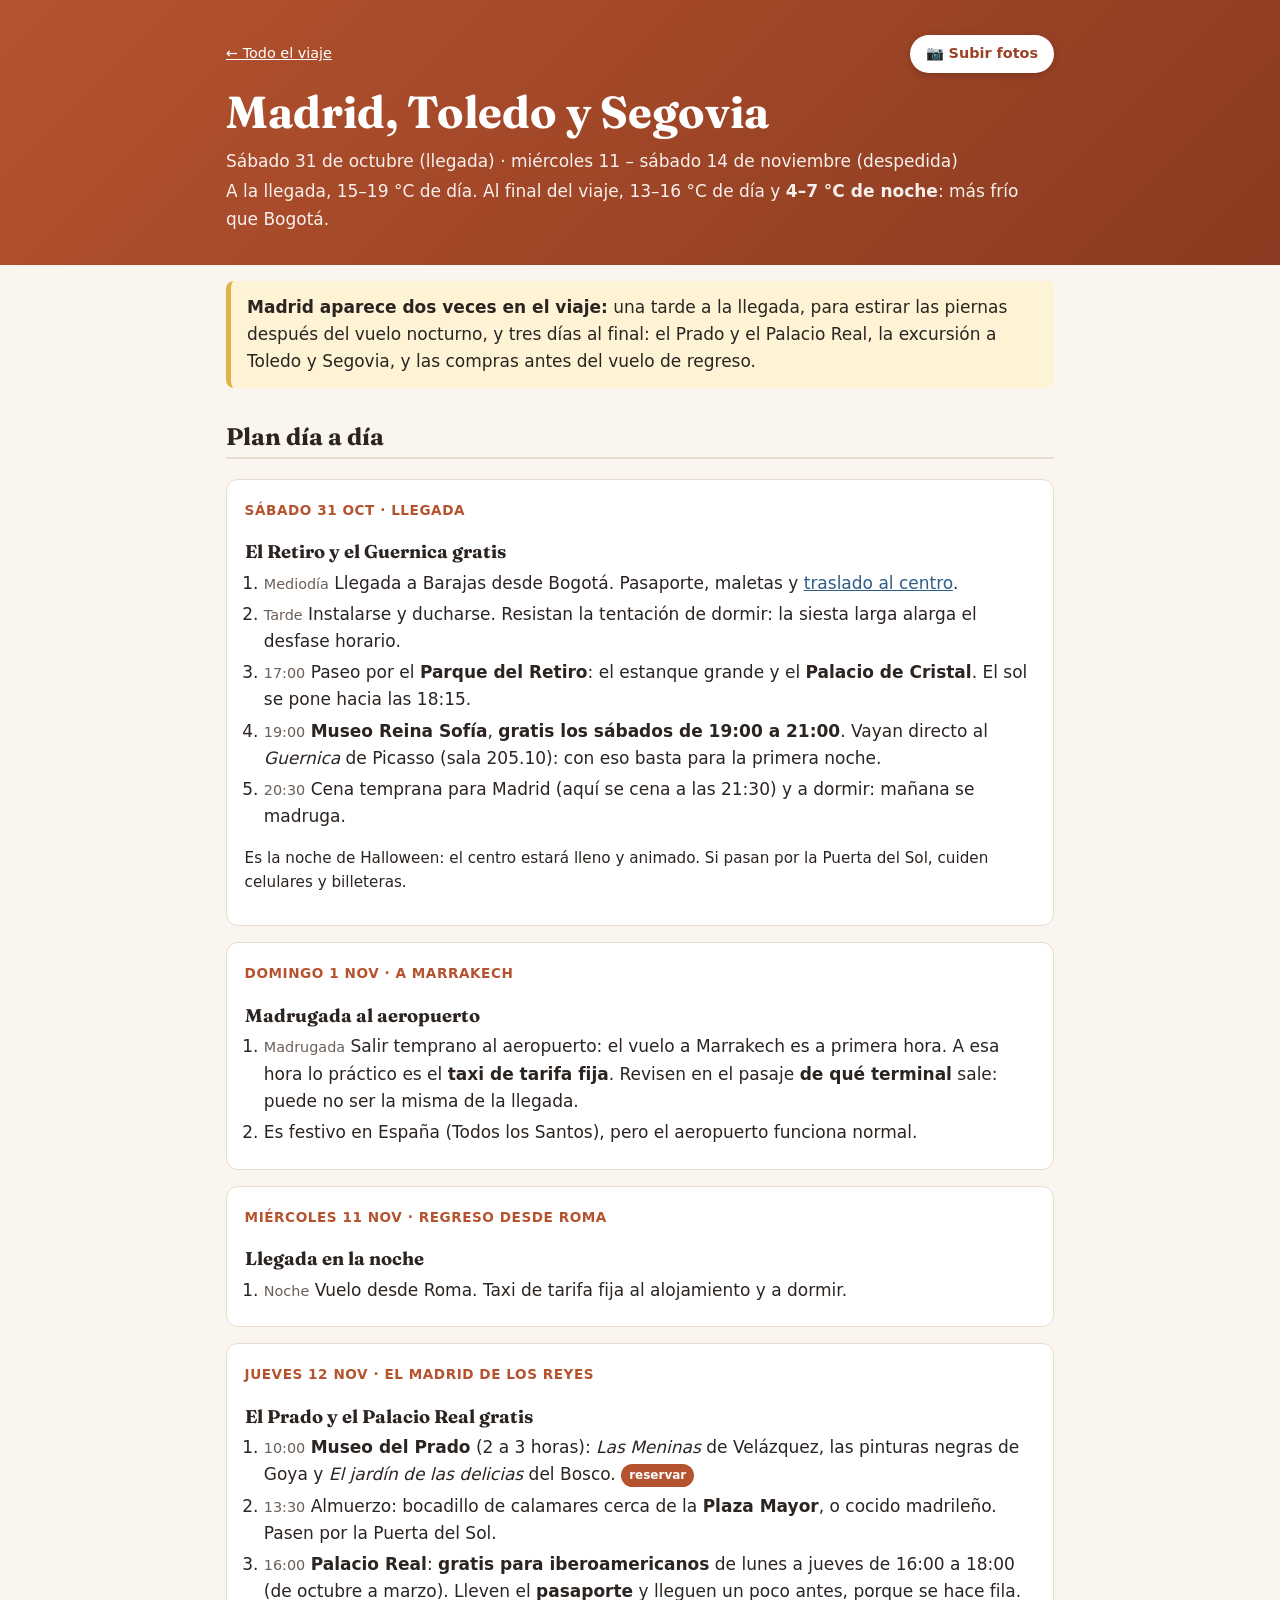
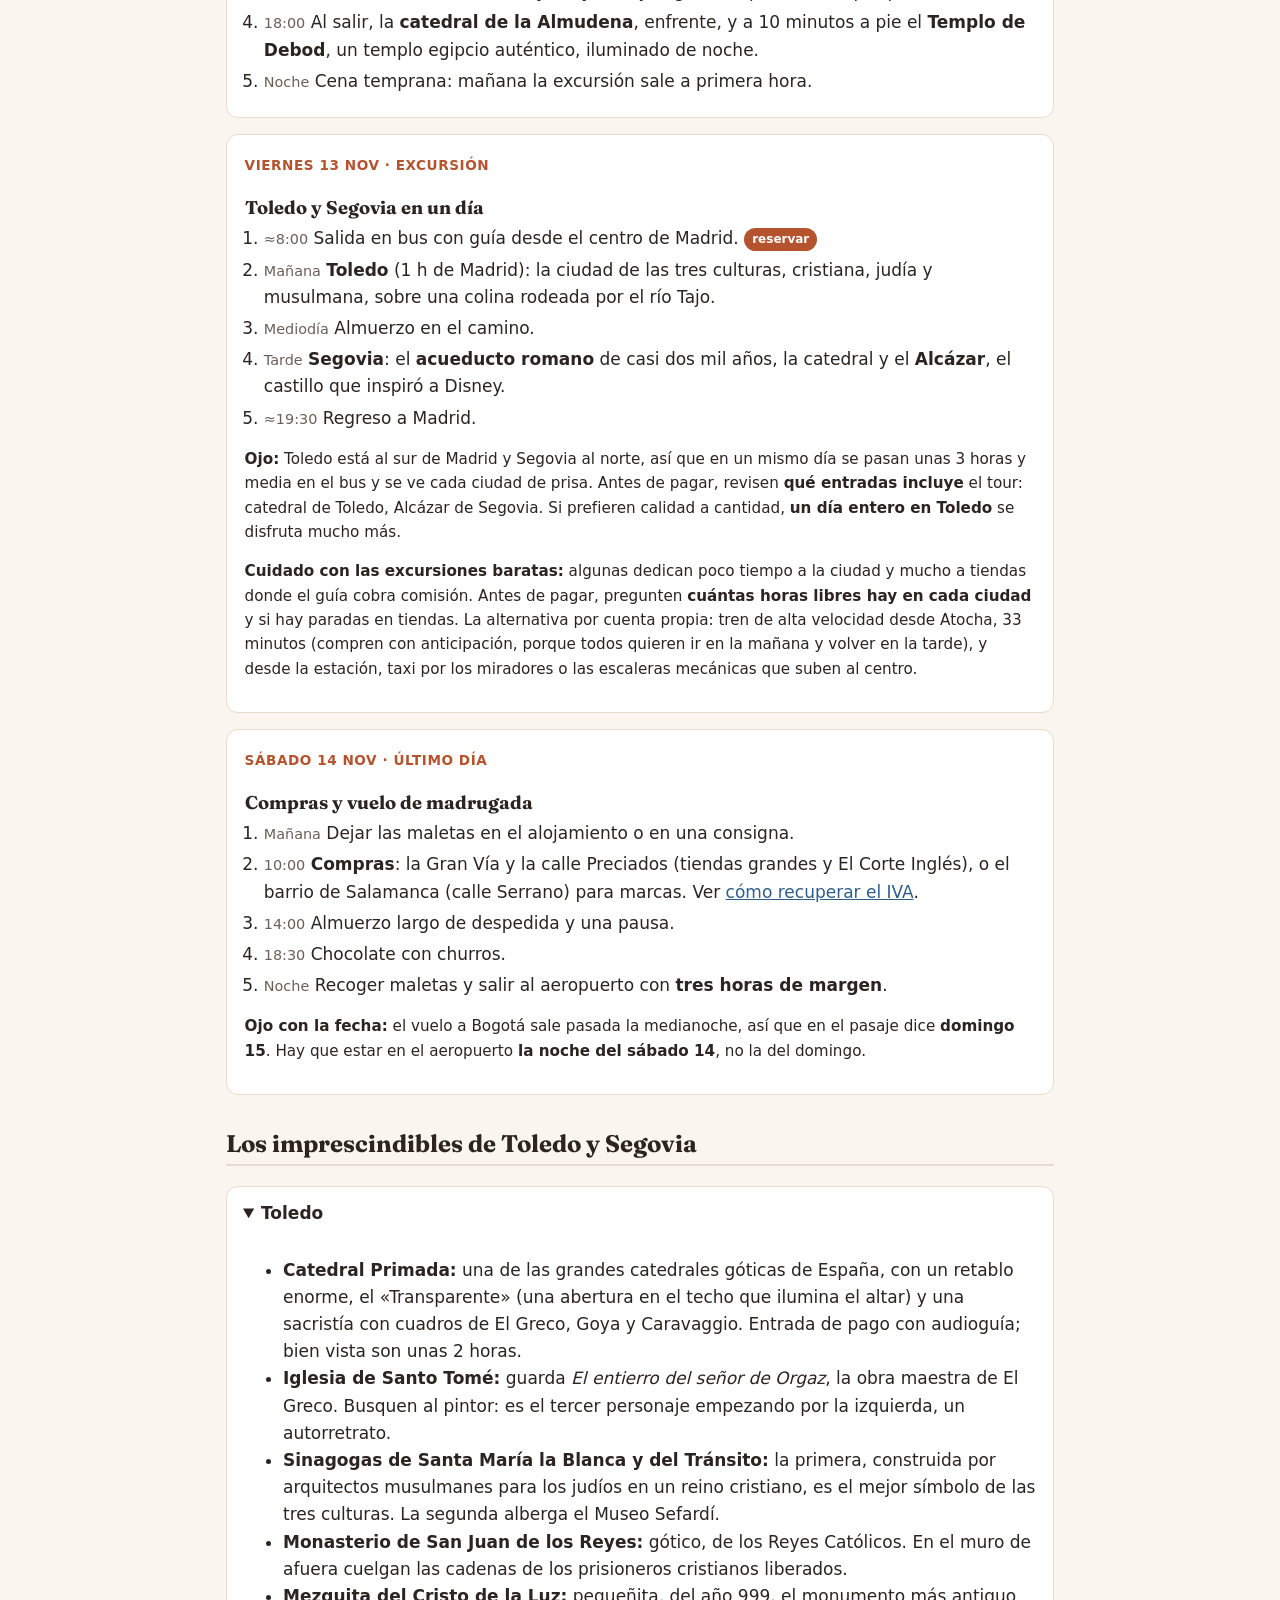
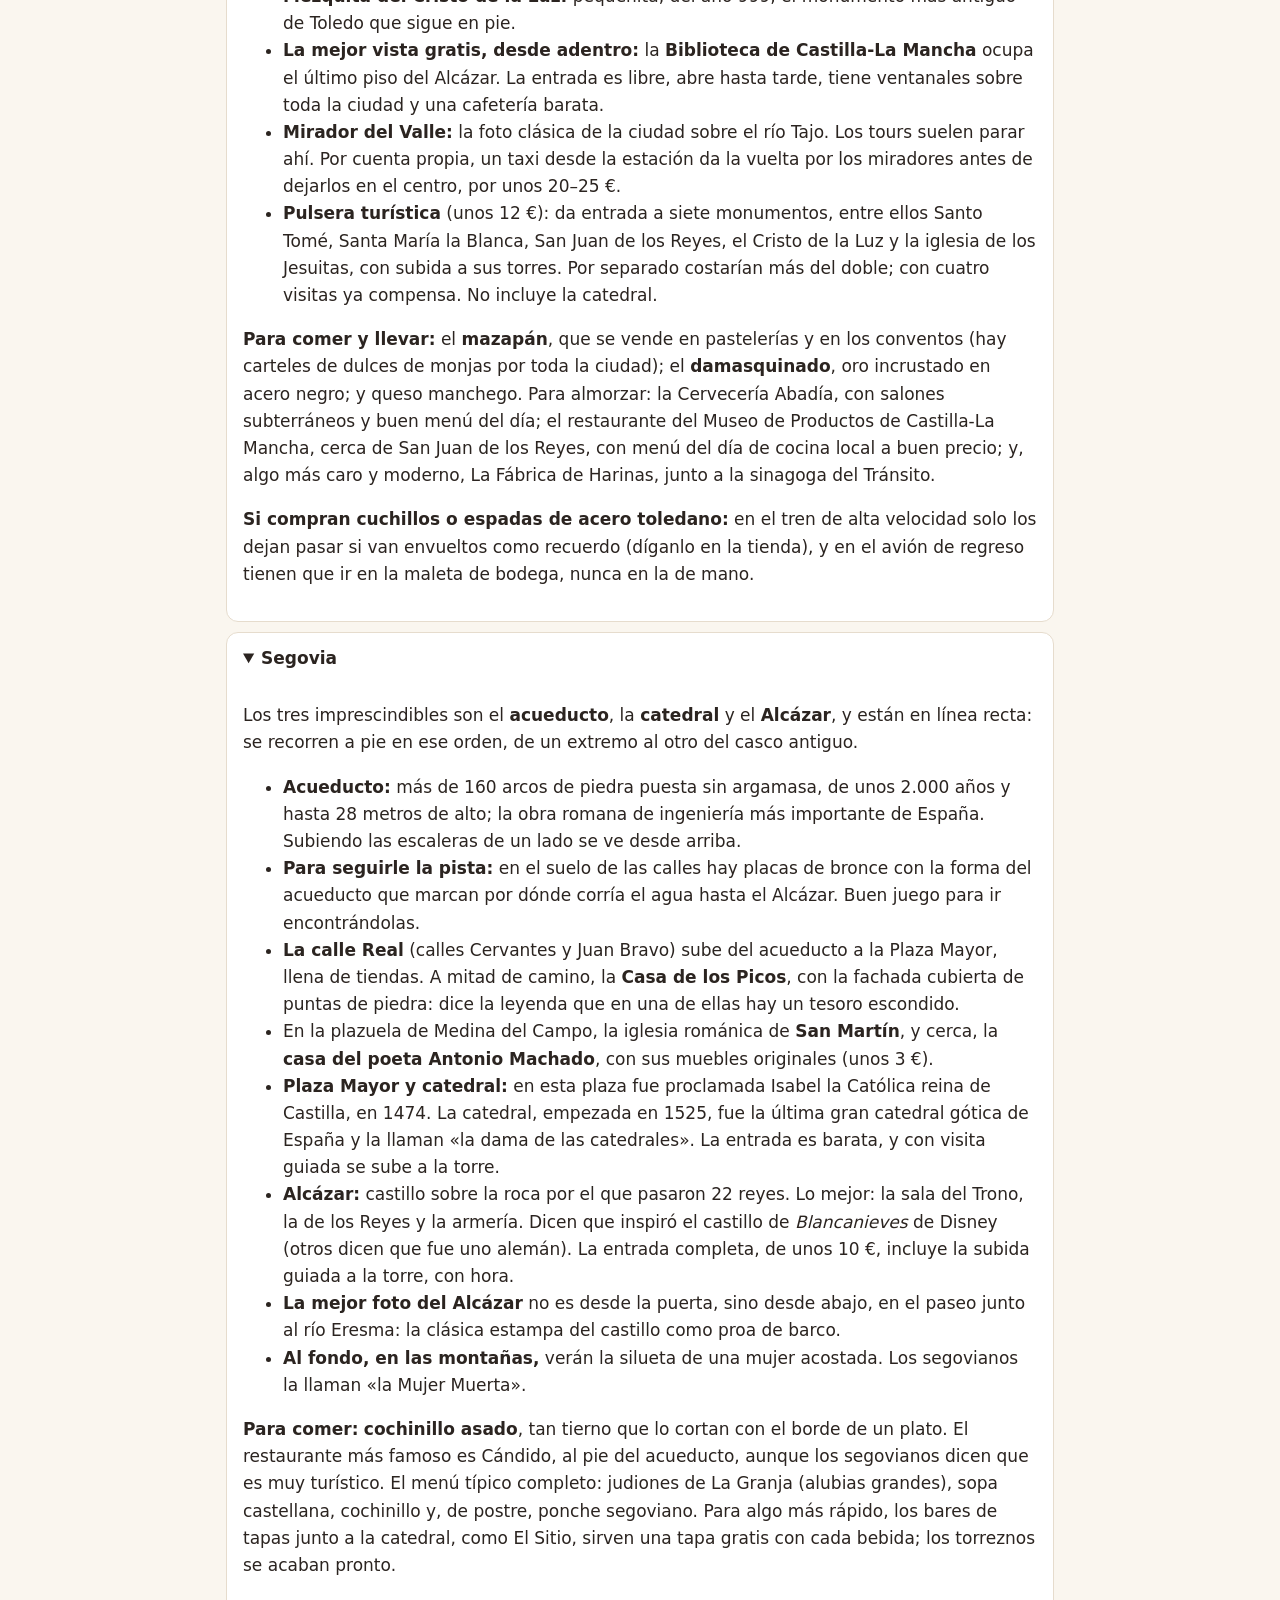
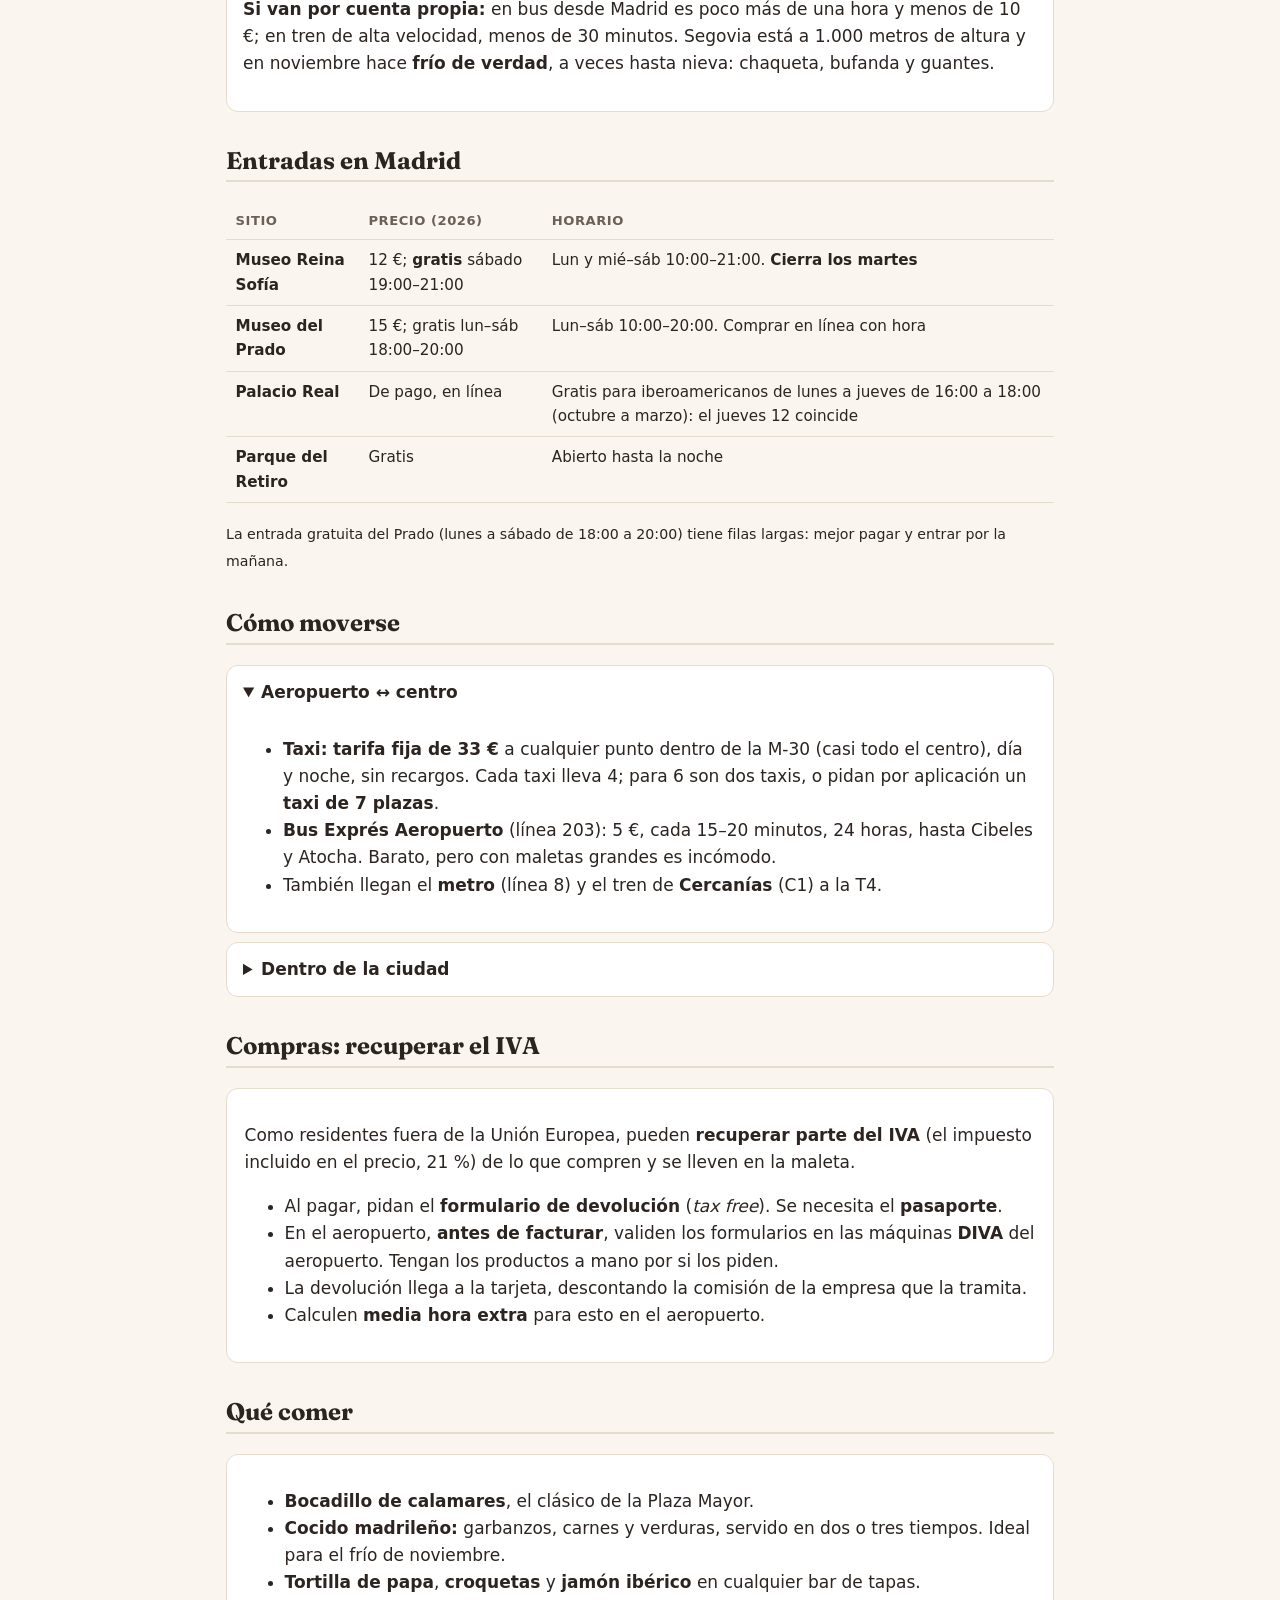
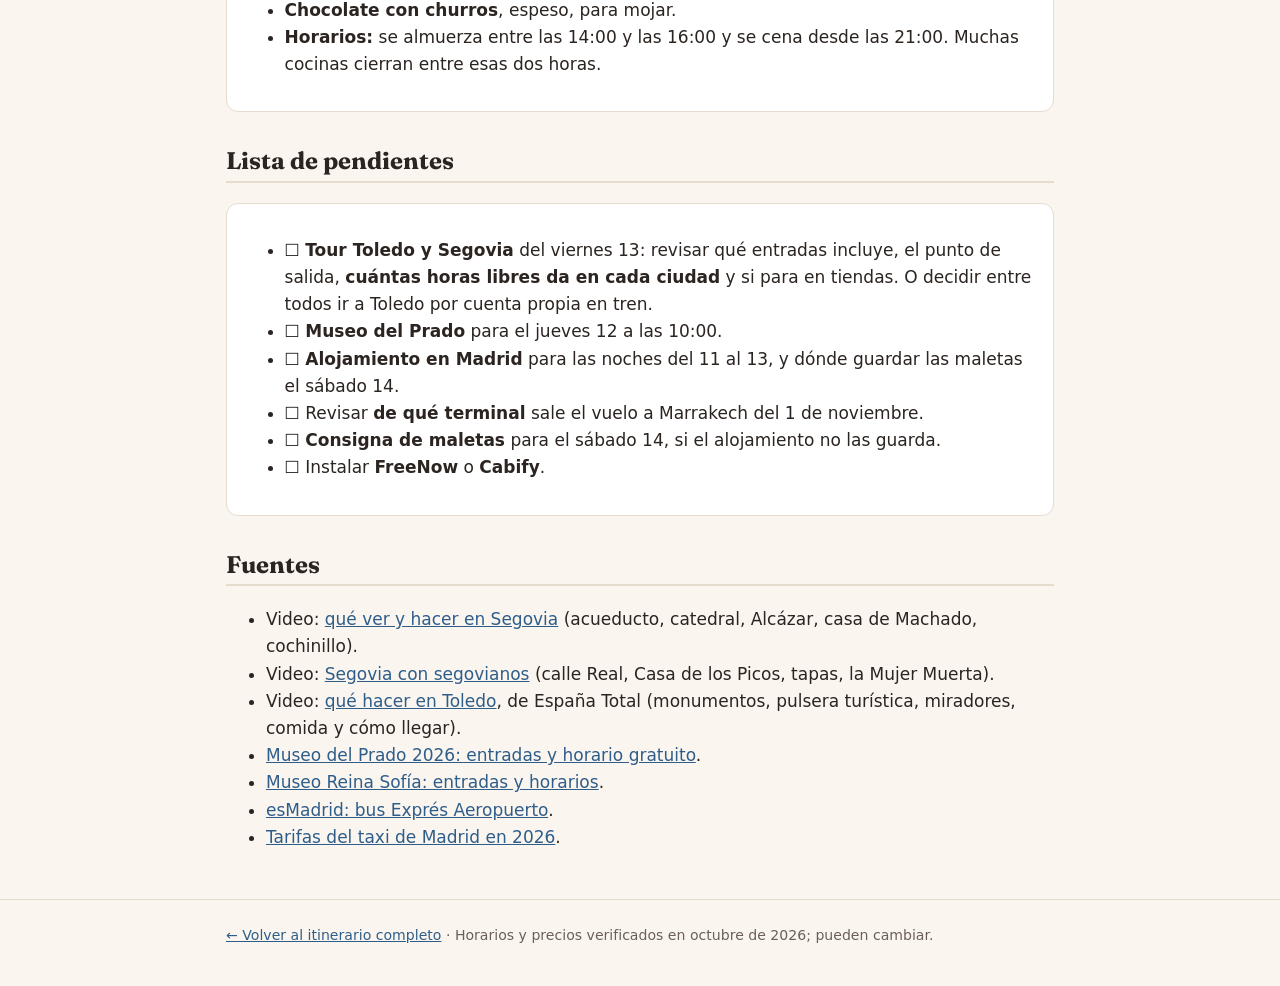
==== commit d55ea70e: "Recomendaciones de comida: Lo Zozzone y otros lugares de los videos Co-Authored-By: Claude Opus 5.5 " ====
--- a/madrid.html
+++ b/madrid.html
@@ -113,7 +113,7 @@
         <li><strong>Mirador del Valle:</strong> la foto clásica de la ciudad sobre el río Tajo. Los tours suelen parar ahí. Por cuenta propia, un taxi desde la estación da la vuelta por los miradores antes de dejarlos en el centro, por unos 20–25 €.</li>
         <li><strong>Pulsera turística</strong> (unos 12 €): da entrada a siete monumentos, entre ellos Santo Tomé, Santa María la Blanca, San Juan de los Reyes, el Cristo de la Luz y la iglesia de los Jesuitas, con subida a sus torres. Por separado costarían más del doble; con cuatro visitas ya compensa. No incluye la catedral.</li>
       </ul>
-      <p><strong>Para comer y llevar:</strong> el <strong>mazapán</strong>, que se vende en pastelerías y en los conventos (hay carteles de dulces de monjas por toda la ciudad); el <strong>damasquinado</strong>, oro incrustado en acero negro; y queso manchego. La Cervecería Abadía, con salones subterráneos, tiene buen menú del día.</p>
+      <p><strong>Para comer y llevar:</strong> el <strong>mazapán</strong>, que se vende en pastelerías y en los conventos (hay carteles de dulces de monjas por toda la ciudad); el <strong>damasquinado</strong>, oro incrustado en acero negro; y queso manchego. Para almorzar: la Cervecería Abadía, con salones subterráneos y buen menú del día; el restaurante del Museo de Productos de Castilla-La Mancha, cerca de San Juan de los Reyes, con menú del día de cocina local a buen precio; y, algo más caro y moderno, La Fábrica de Harinas, junto a la sinagoga del Tránsito.</p>
       <p><strong>Si compran cuchillos o espadas de acero toledano:</strong> en el tren de alta velocidad solo los dejan pasar si van envueltos como recuerdo (díganlo en la tienda), y en el avión de regreso tienen que ir en la maleta de bodega, nunca en la de mano.</p>
     </div>
   </details>
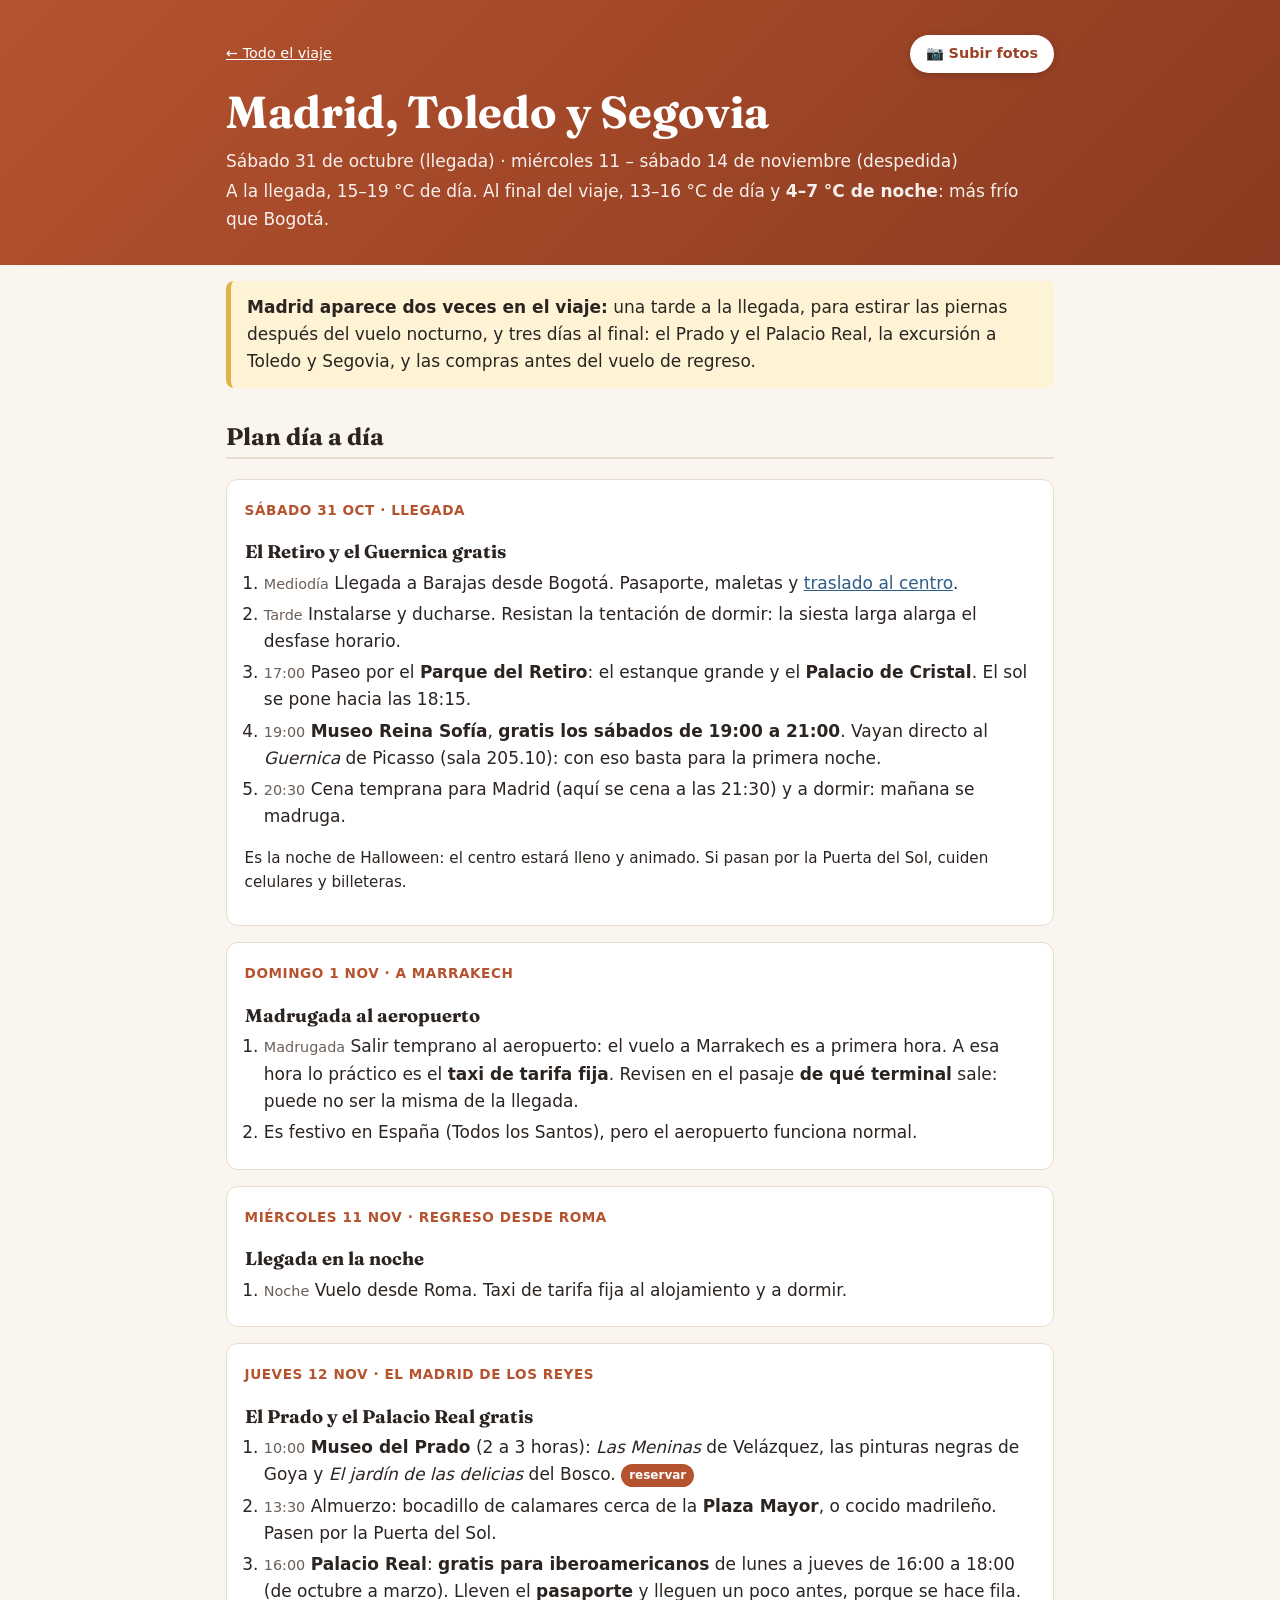
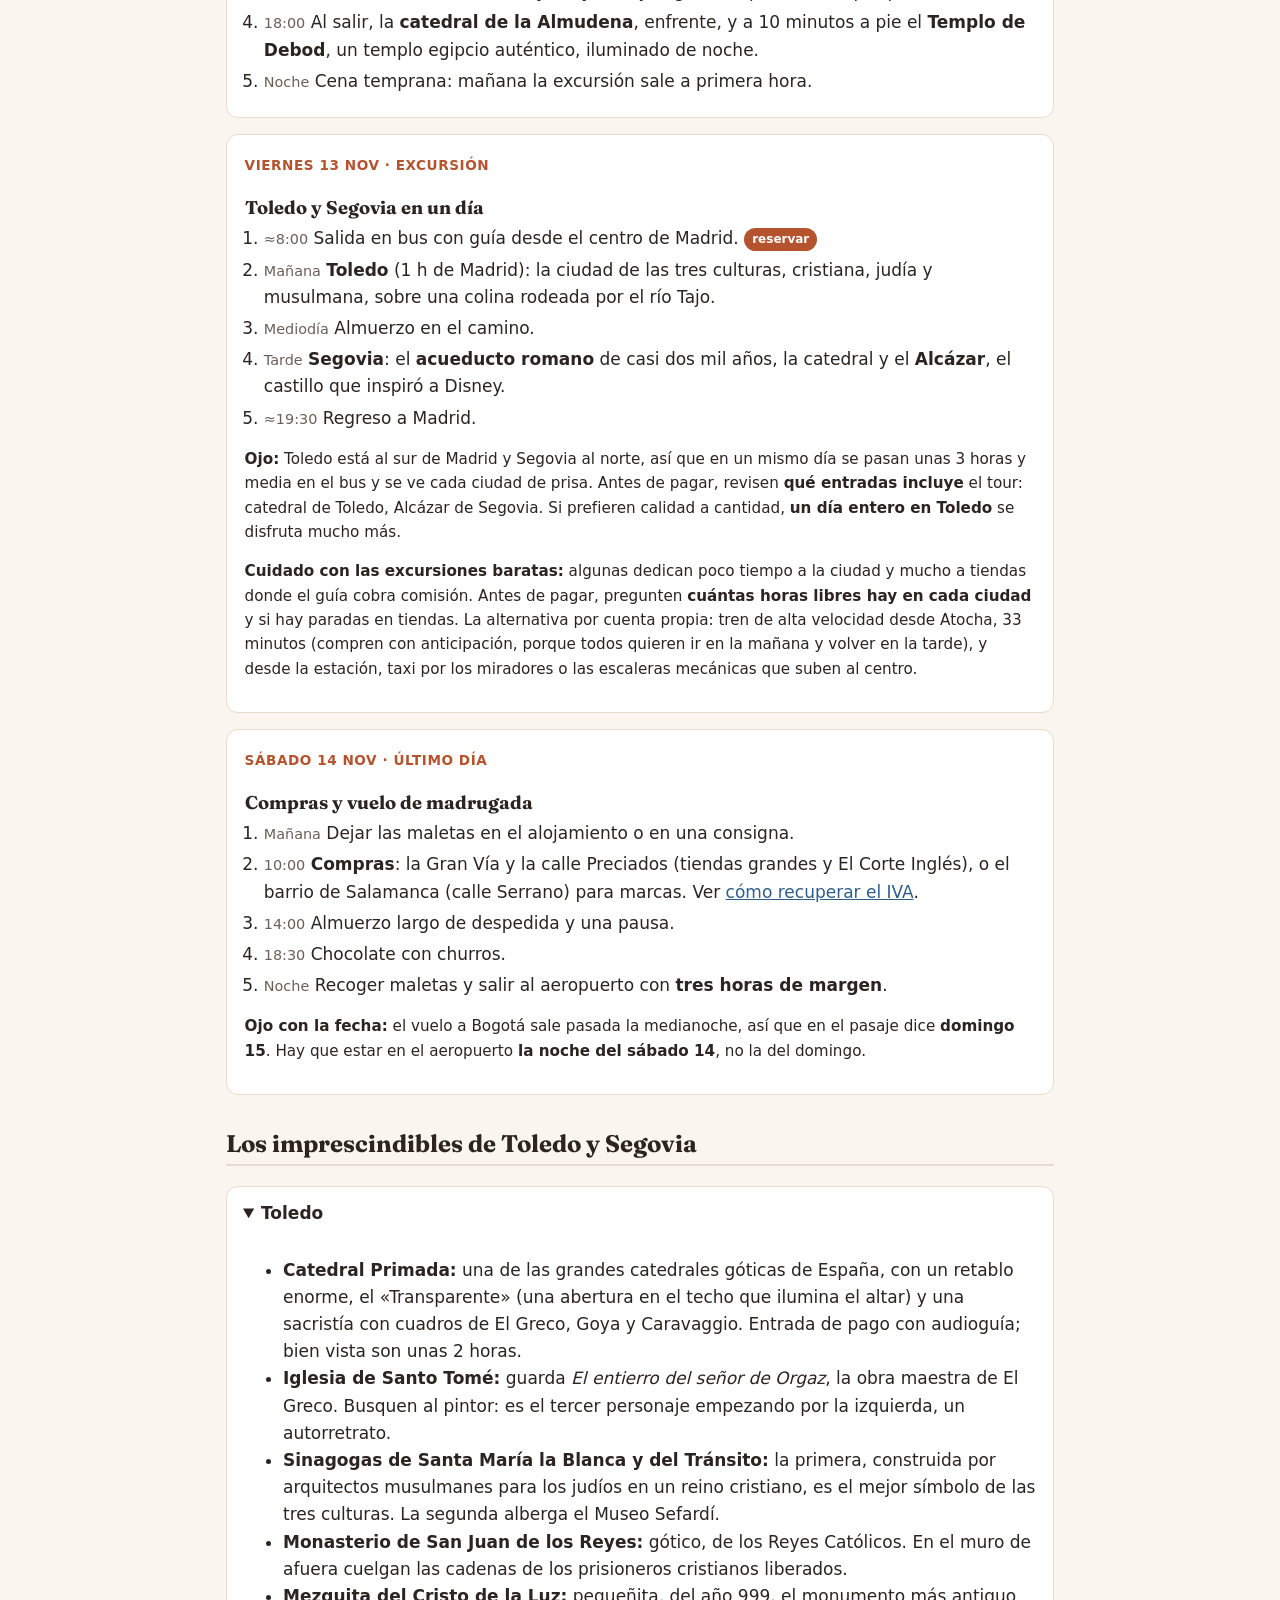
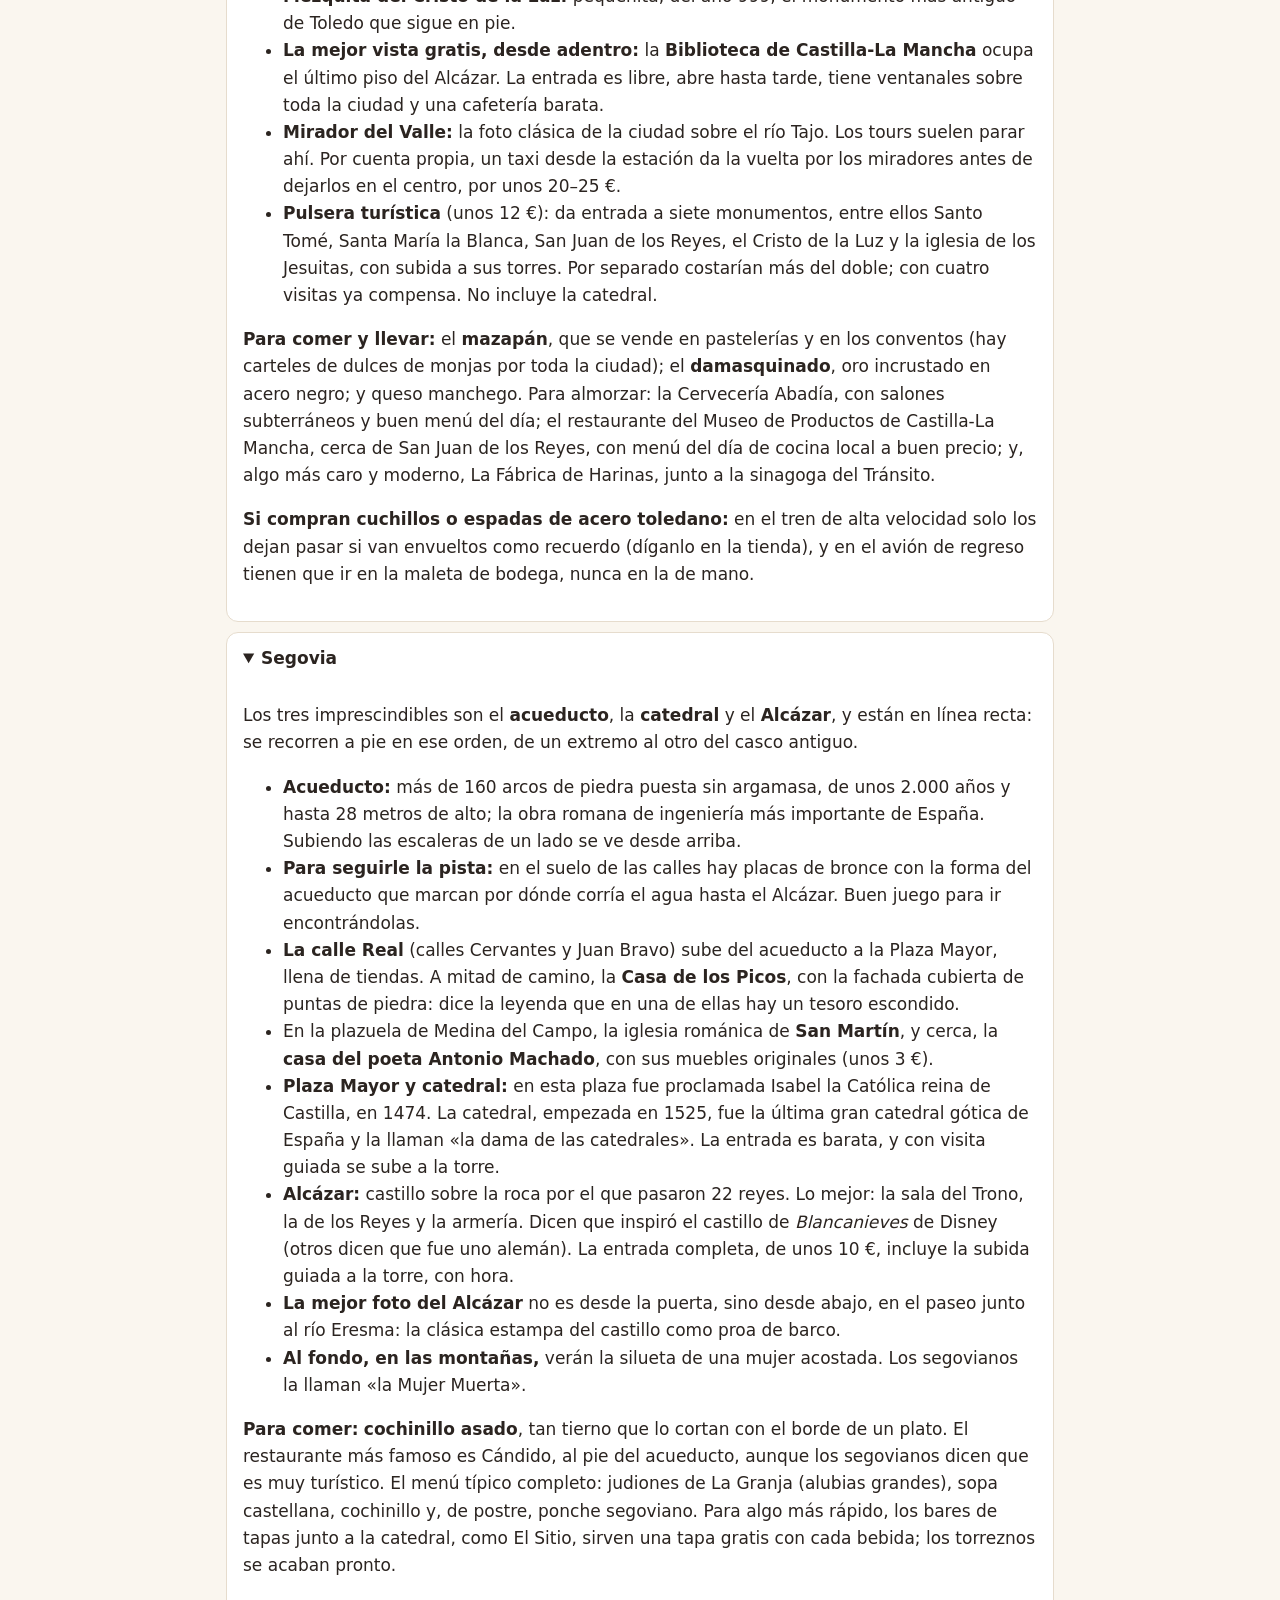
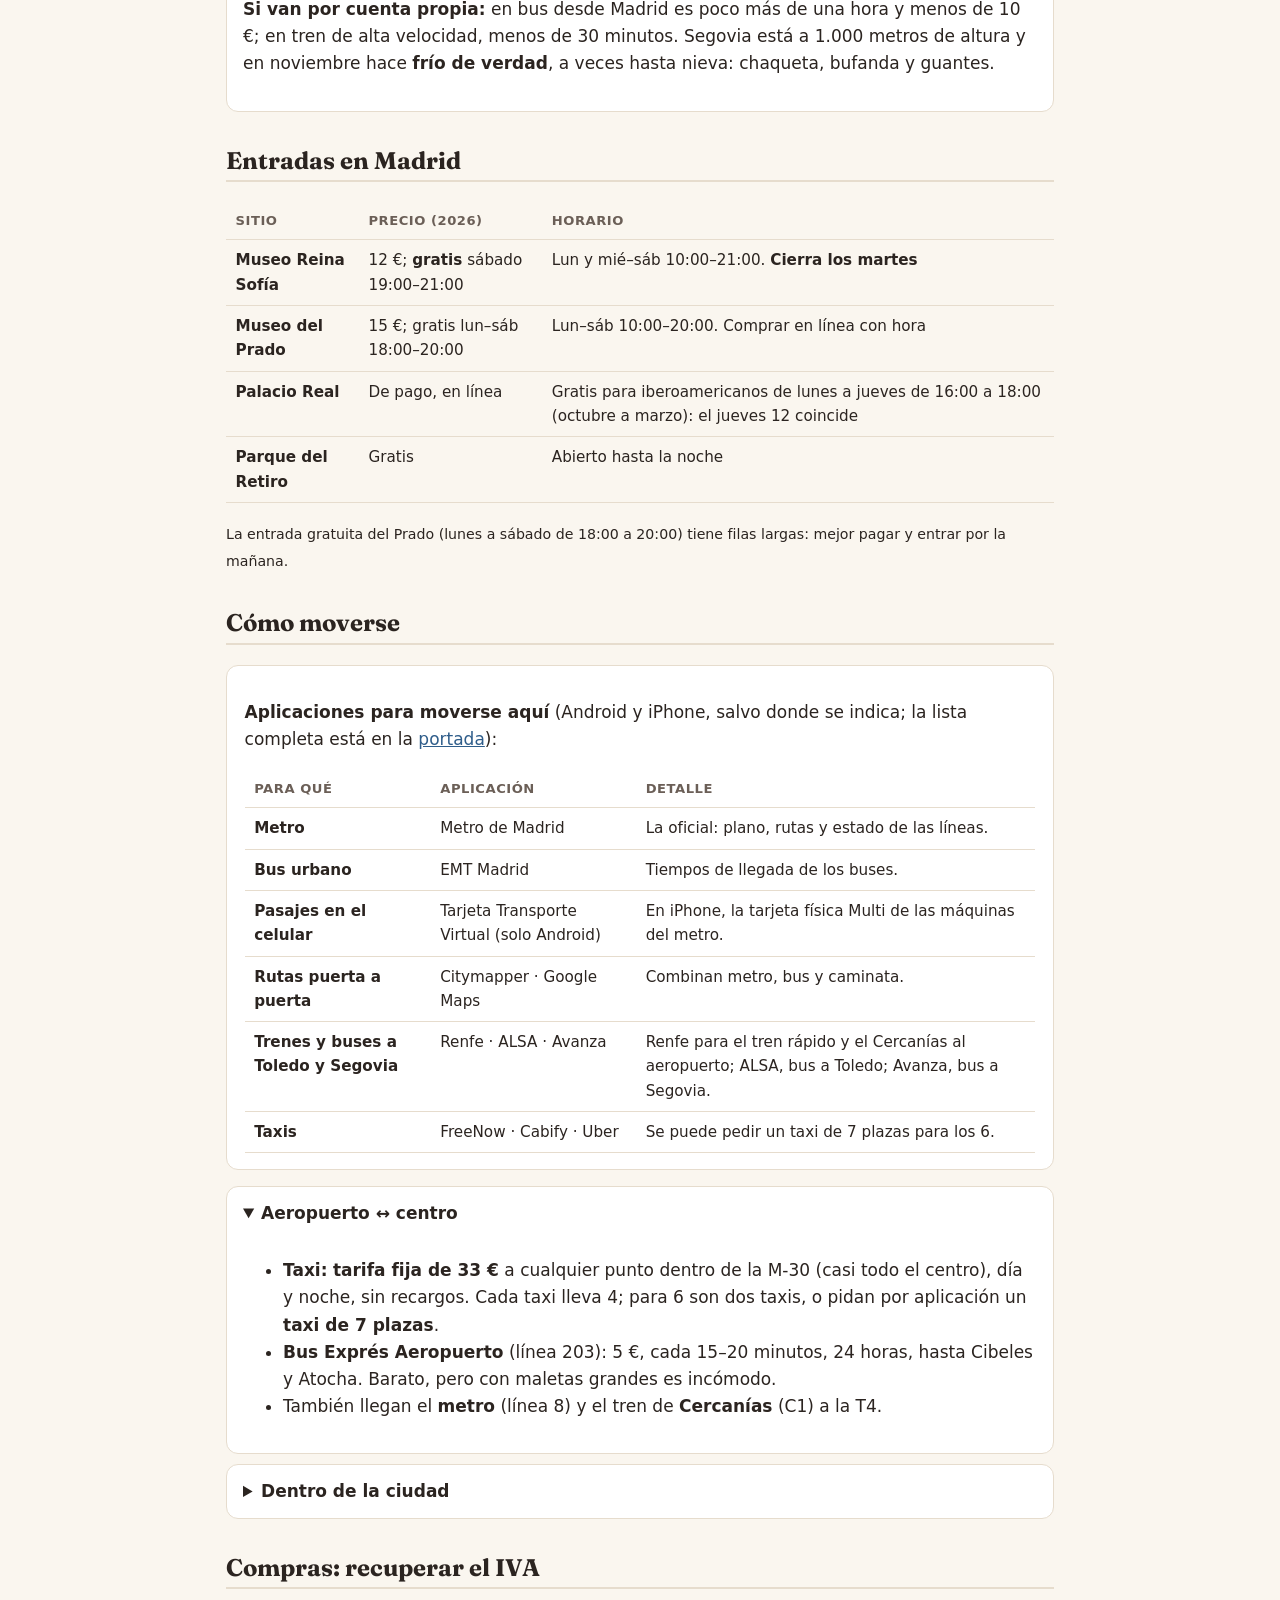
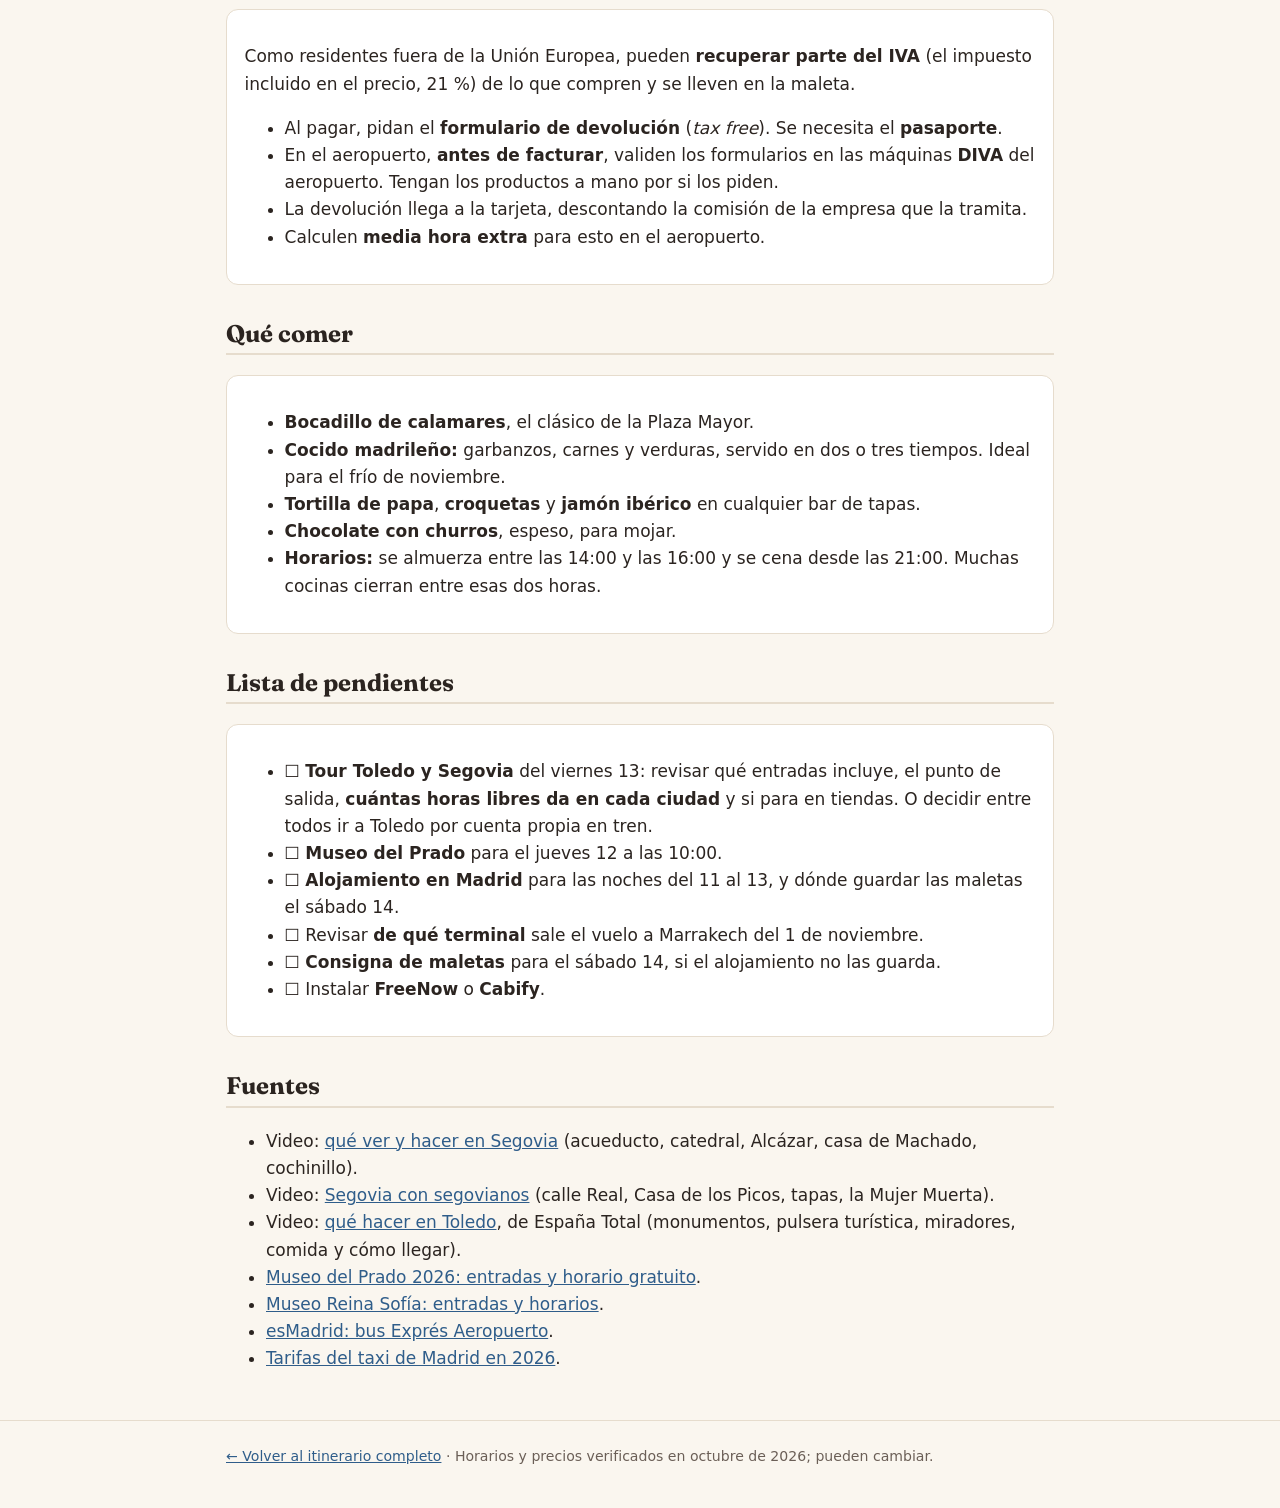
==== commit 7b0130ca: "Portada y ciudades al día: entradas compradas y aplicaciones por ciudad Co-Authored-By: Claude Opus " ====
--- a/madrid.html
+++ b/madrid.html
@@ -151,6 +151,22 @@
   <p><small>La entrada gratuita del Prado (lunes a sábado de 18:00 a 20:00) tiene filas largas: mejor pagar y entrar por la mañana.</small></p>
 
   <h2 id="llegar">Cómo moverse</h2>
+  <div class="tarjeta">
+    <p><strong>Aplicaciones para moverse aquí</strong> (Android y iPhone, salvo donde se indica; la lista completa está en la <a href="index.html#celular">portada</a>):</p>
+    <div class="tabla">
+      <table>
+        <thead><tr><th>Para qué</th><th>Aplicación</th><th>Detalle</th></tr></thead>
+        <tbody>
+          <tr><td><strong>Metro</strong></td><td>Metro de Madrid</td><td>La oficial: plano, rutas y estado de las líneas.</td></tr>
+          <tr><td><strong>Bus urbano</strong></td><td>EMT Madrid</td><td>Tiempos de llegada de los buses.</td></tr>
+          <tr><td><strong>Pasajes en el celular</strong></td><td>Tarjeta Transporte Virtual (solo Android)</td><td>En iPhone, la tarjeta física Multi de las máquinas del metro.</td></tr>
+          <tr><td><strong>Rutas puerta a puerta</strong></td><td>Citymapper · Google Maps</td><td>Combinan metro, bus y caminata.</td></tr>
+          <tr><td><strong>Trenes y buses a Toledo y Segovia</strong></td><td>Renfe · ALSA · Avanza</td><td>Renfe para el tren rápido y el Cercanías al aeropuerto; ALSA, bus a Toledo; Avanza, bus a Segovia.</td></tr>
+          <tr><td><strong>Taxis</strong></td><td>FreeNow · Cabify · Uber</td><td>Se puede pedir un taxi de 7 plazas para los 6.</td></tr>
+        </tbody>
+      </table>
+    </div>
+  </div>
   <details open>
     <summary>Aeropuerto ↔ centro</summary>
     <div>
